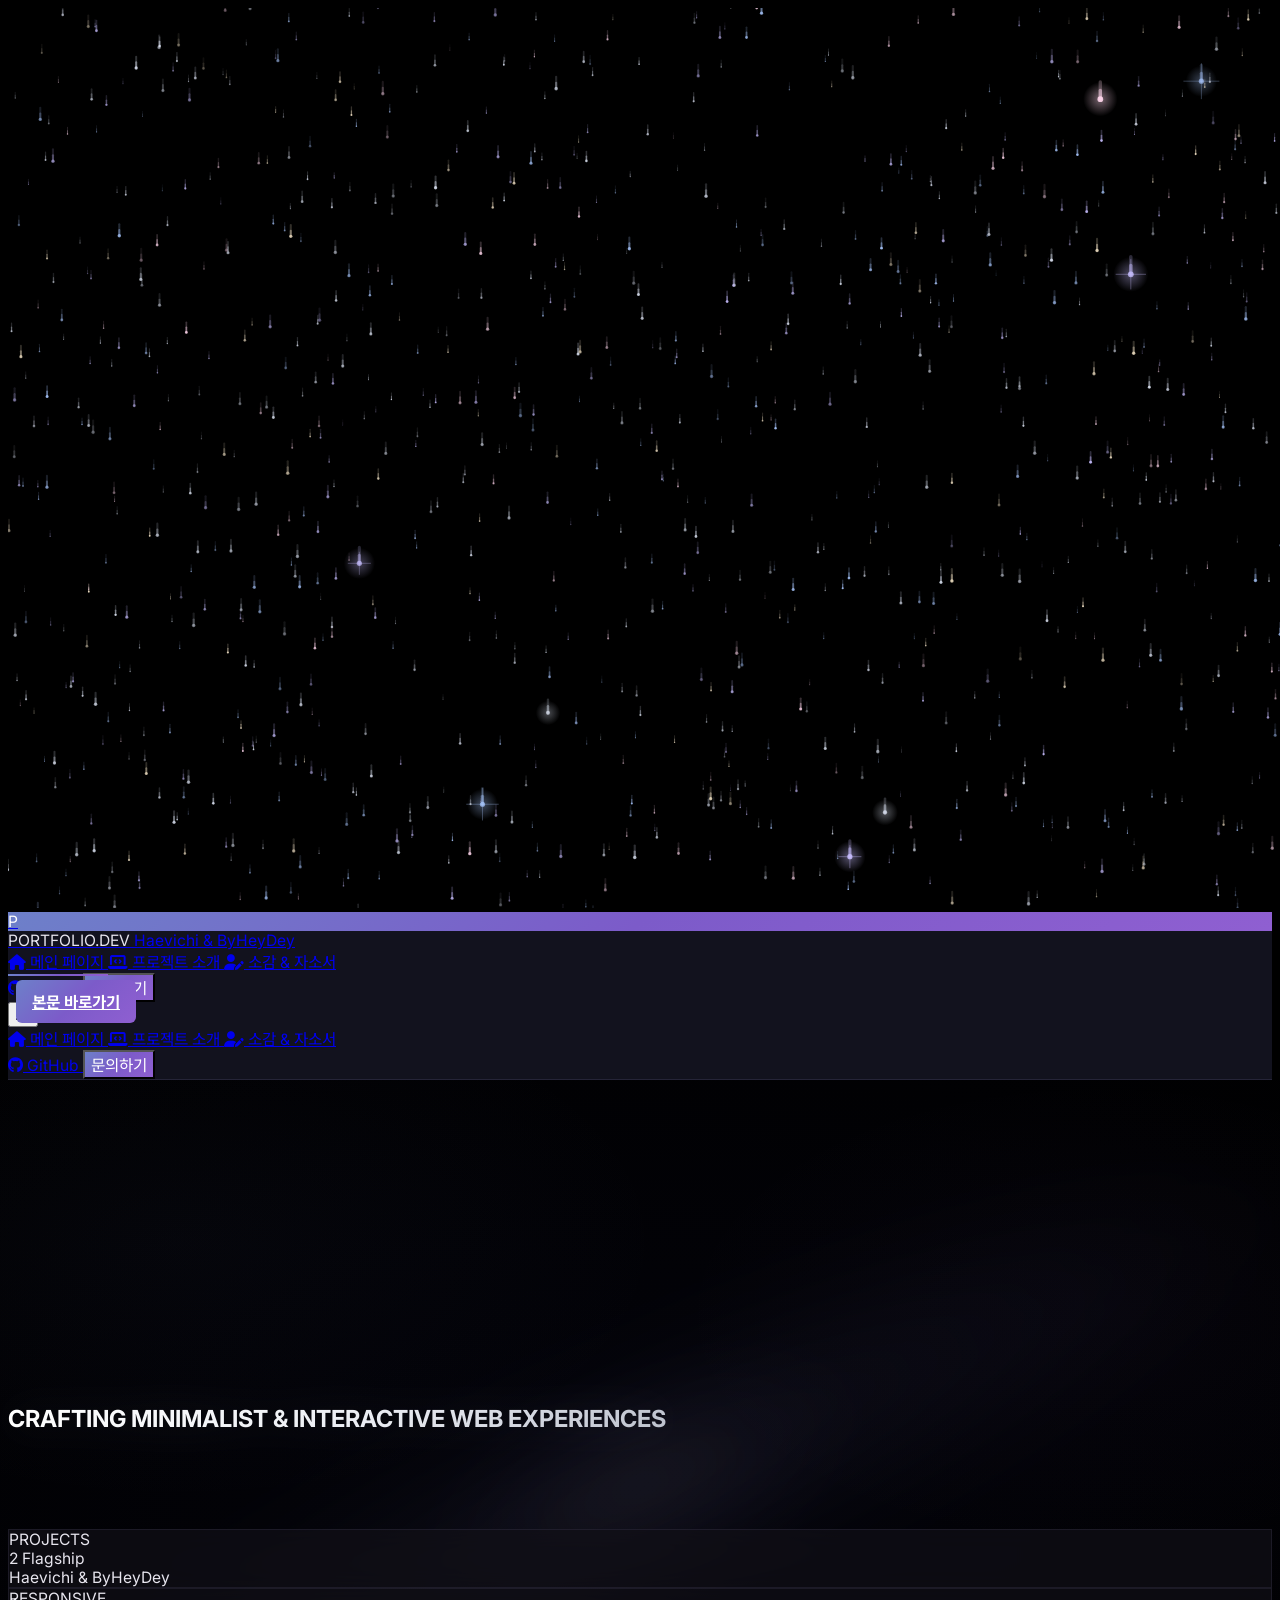
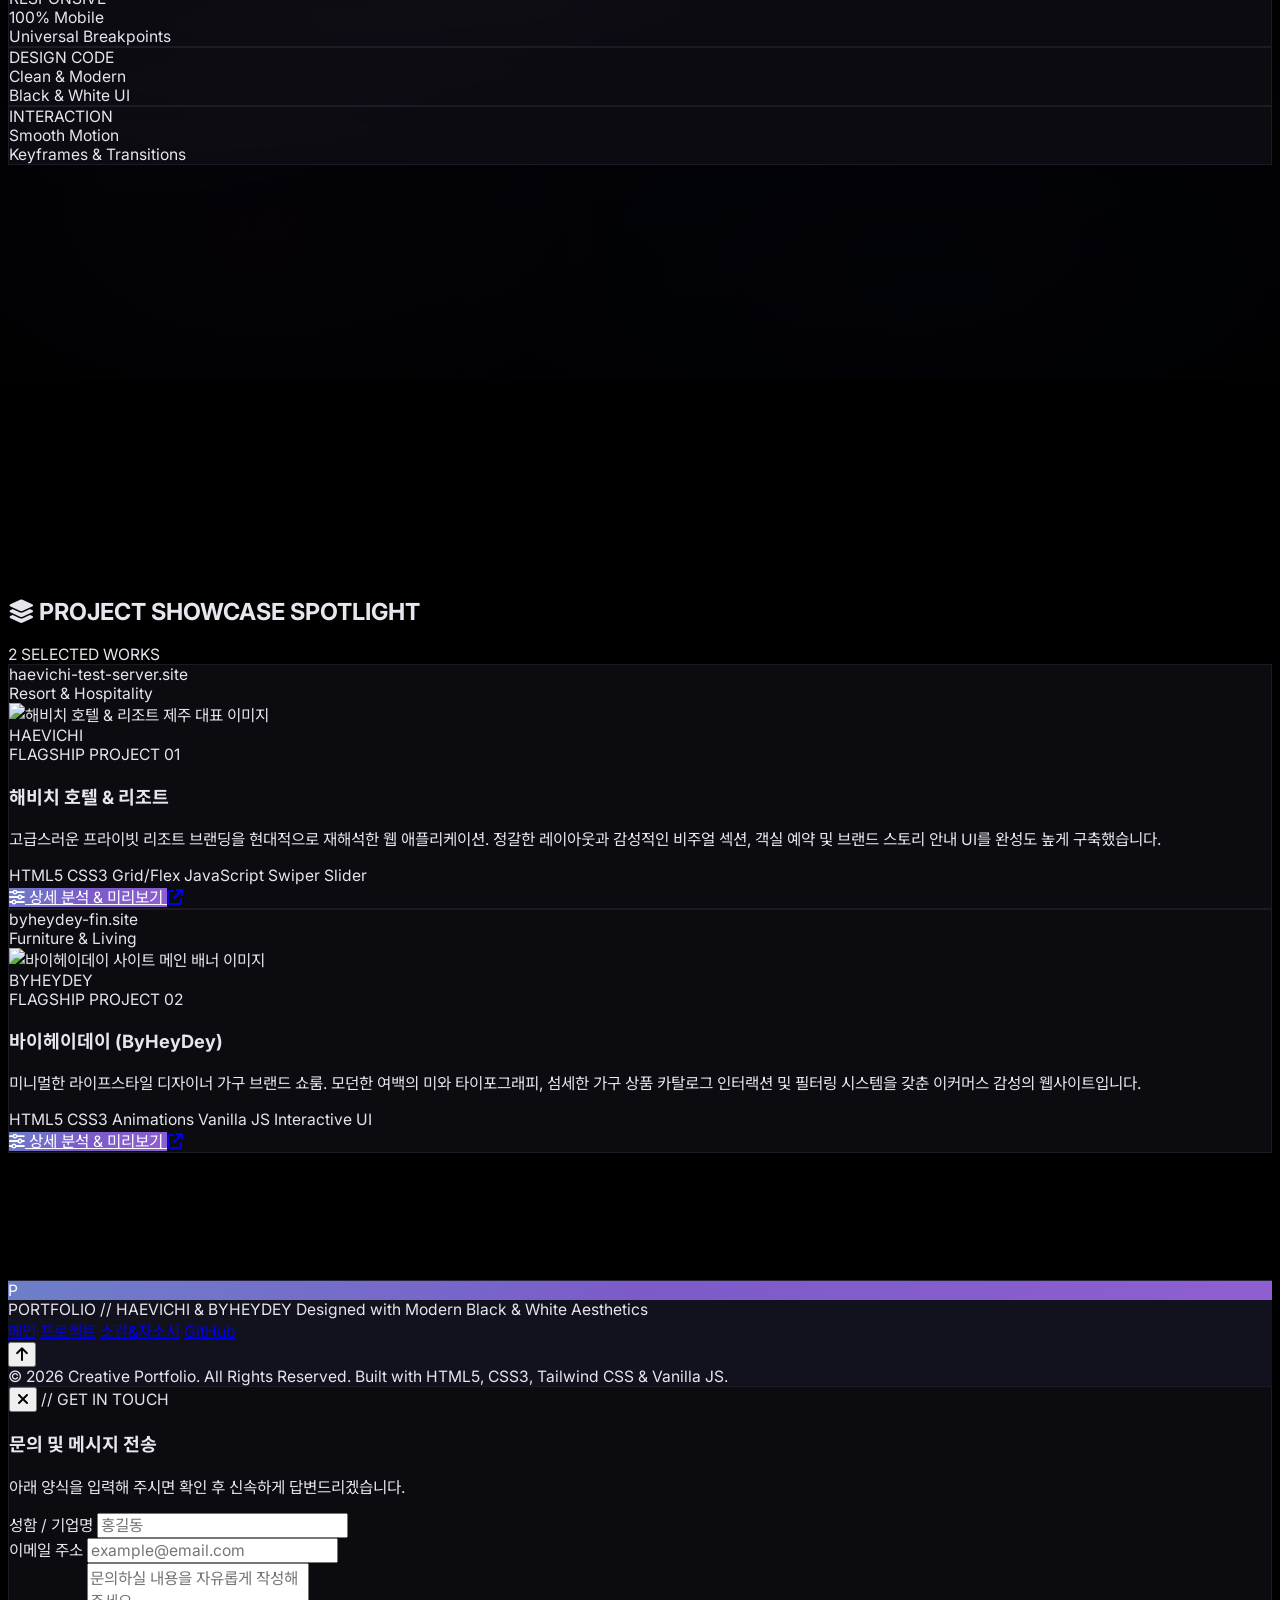
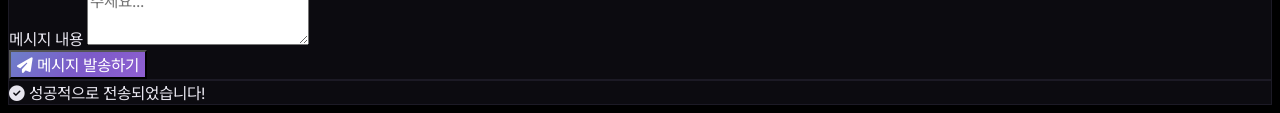
==== index.html @ d5b3cd15 "배경효과 추가" ====
<!DOCTYPE html>

<html class="scroll-smooth" lang="ko">
<head>
<meta charset="utf-8"/>
<meta content="width=device-width, initial-scale=1.0" name="viewport"/>
<title>PORTFOLIO.DEV | 메인 페이지</title>
<!-- Tailwind CSS -->
<script src="https://cdn.tailwindcss.com"></script>
<script>
        tailwind.config = {
            theme: {
                extend: {
                    colors: {
                        dark: '#0a0a0a',
                        cardBg: '#121212',
                        cardHover: '#1a1a1a',
                        borderDark: '#262626',
                        accentWhite: '#ffffff',
                        subtleGray: '#a1a1aa'
                    },
                    fontFamily: {
                        sans: ['Inter', 'Noto Sans KR', 'sans-serif'],
                        mono: ['Fira Code', 'monospace']
                    },
                    keyframes: {
                        pulseGlow: {
                            '0%, 100%': { opacity: '0.4', transform: 'scale(1)' },
                            '50%': { opacity: '0.8', transform: 'scale(1.05)' }
                        },
                        float: {
                            '0%, 100%': { transform: 'translateY(0px)' },
                            '50%': { transform: 'translateY(-8px)' }
                        },
                        scanline: {
                            '0%': { transform: 'translateY(-100%)' },
                            '100%': { transform: 'translateY(1000%)' }
                        }
                    },
                    animation: {
                        'pulse-glow': 'pulseGlow 6s ease-in-out infinite',
                        'float': 'float 4s ease-in-out infinite',
                        'scanline': 'scanline 8s linear infinite'
                    }
                }
            }
        }
    </script>
<!-- Google Fonts -->
<link href="https://fonts.googleapis.com" rel="preconnect"/>
<link crossorigin="" href="https://fonts.gstatic.com" rel="preconnect"/>
<link href="https://fonts.googleapis.com/css2?family=Fira+Code:wght@400;500;600&amp;family=Inter:wght@300;400;500;600;700;800;900&amp;family=Noto+Sans+KR:wght@300;400;500;700;900&amp;display=swap" rel="stylesheet"/>
<!-- FontAwesome Icons -->
<link href="https://cdnjs.cloudflare.com/ajax/libs/font-awesome/6.4.0/css/all.min.css" rel="stylesheet"/>
<link href="./index.css" rel="stylesheet"/>
</head>
<body class="relative min-h-screen selection:bg-white selection:text-black">
<div aria-hidden="true" class="galaxy-bg"></div><canvas aria-hidden="true" class="fixed inset-0 z-0 pointer-events-none" id="stars"></canvas><a class="skip-link" href="#main">본문
        바로가기</a>
<div class="fixed inset-0 grid-bg pointer-events-none z-0"></div>
<div class="fixed top-1/4 left-1/2 -translate-x-1/2 -translate-y-1/2 w-[600px] h-[600px] bg-white/[0.02] rounded-full blur-3xl pointer-events-none animate-pulse-glow z-0">
</div>
<!-- Scroll Progress Bar -->
<div aria-hidden="true" class="fixed top-0 left-0 h-[3px] bg-white z-50 transition-all duration-150" id="scrollProgress" style="width: 0%;"></div>
<header class="fixed top-0 left-0 w-full z-40 glass-nav transition-all duration-300">
<div class="max-w-7xl mx-auto px-4 sm:px-6 lg:px-8 h-20 flex items-center justify-between">
<!-- Brand Logo -->
<a class="flex items-center gap-3 group" href="index.html">
<div class="w-10 h-10 bg-white text-black font-black flex items-center justify-center text-xl rounded-lg group-hover:rotate-6 transition-transform duration-300">
                    P
                </div>
<div>
<span class="font-mono text-sm tracking-wider font-bold block text-white group-hover:text-neutral-300 transition-colors">PORTFOLIO.DEV</span>
<span class="text-[10px] text-neutral-400 block tracking-widest uppercase">Haevichi &amp;
                        ByHeyDey</span>
</div>
</a>
<!-- Desktop Menu Navigation -->
<nav aria-label="주 메뉴" class="hidden md:flex items-center gap-8">
<a aria-current="page" class="nav-link active text-sm font-medium text-neutral-300 hover:text-white transition-colors py-1 flex items-center gap-2" href="index.html" id="nav-main">
<i class="fa-solid fa-house text-xs"></i> 메인 페이지
                </a>
<a class="nav-link text-sm font-medium text-neutral-300 hover:text-white transition-colors py-1 flex items-center gap-2" href="projects.html" id="nav-projects">
<i class="fa-solid fa-laptop-code text-xs"></i> 프로젝트 소개
                </a>
<a class="nav-link text-sm font-medium text-neutral-300 hover:text-white transition-colors py-1 flex items-center gap-2" href="resume.html" id="nav-resume">
<i class="fa-solid fa-user-pen text-xs"></i> 소감 &amp; 자소서
                </a>
</nav>
<!-- Quick Action Button -->
<div class="hidden sm:flex items-center gap-3">
<a class="px-4 py-2 text-xs font-mono border border-neutral-700 hover:border-white rounded-lg text-neutral-300 hover:text-white transition-all flex items-center gap-2" href="https://github.com/mspark0509" rel="noopener noreferrer" target="_blank">
<i class="fa-brands fa-github"></i> GitHub
                </a>
<button class="px-4 py-2 text-xs font-medium bg-white text-black hover:bg-neutral-200 rounded-lg transition-all font-semibold shadow-lg shadow-white/5" onclick="openContactModal()" type="button">
                    문의하기
                </button>
</div>
<!-- Mobile Hamburger Button -->
<button aria-controls="mobileMenu" aria-expanded="false" aria-label="모바일 메뉴 열기" class="md:hidden p-2 text-neutral-300 hover:text-white focus:outline-none" id="mobileMenuBtn" onclick="toggleMobileMenu()" type="button">
<i class="fa-solid fa-bars text-xl" id="menuIcon"></i>
</button>
</div>
<!-- Mobile Menu Dropdown -->
<div class="hidden md:hidden border-b border-neutral-800 bg-black/95 px-6 py-6 space-y-4" id="mobileMenu">
<a class="block w-full text-left py-2 text-base font-medium text-neutral-200 hover:text-white border-b border-neutral-800/50" href="index.html">
<i class="fa-solid fa-house mr-3 text-xs text-neutral-400"></i> 메인 페이지
            </a>
<a class="block w-full text-left py-2 text-base font-medium text-neutral-200 hover:text-white border-b border-neutral-800/50" href="projects.html">
<i class="fa-solid fa-laptop-code mr-3 text-xs text-neutral-400"></i> 프로젝트 소개
            </a>
<a class="block w-full text-left py-2 text-base font-medium text-neutral-200 hover:text-white border-b border-neutral-800/50" href="resume.html">
<i class="fa-solid fa-user-pen mr-3 text-xs text-neutral-400"></i> 소감 &amp; 자소서
            </a>
<div class="pt-2 flex gap-3">
<a class="flex-1 text-center py-2 text-xs font-mono border border-neutral-700 rounded-lg text-neutral-300" href="https://github.com/mspark0509" rel="noopener noreferrer" target="_blank">
<i class="fa-brands fa-github mr-1"></i> GitHub
                </a>
<button class="flex-1 text-center py-2 text-xs font-semibold bg-white text-black rounded-lg" onclick="openContactModal(); toggleMobileMenu()" type="button">
                    문의하기
                </button>
</div>
</div>
</header>
<!-- Main Dynamic Content Wrapper -->
<main class="relative z-10 max-w-7xl mx-auto px-4 sm:px-6 lg:px-8" id="main">
<!-- ========================================================================= -->
<!-- ========================================================================= -->
<section aria-labelledby="heading-1" class="tab-content transition-opacity duration-500" id="page-main">
<!-- Hero Section -->
<div class="page-section items-center text-center" id="section-main">
<div class="inline-flex items-center gap-2 px-3.5 py-1.5 rounded-full border border-neutral-800 bg-neutral-900/80 text-xs font-mono text-neutral-300 mb-8 animate-float">
<span class="w-2 h-2 rounded-full bg-emerald-400 animate-pulse"></span>
                    FRONTEND DEVELOPER PORTFOLIO 2026
                </div>
<h1 class="text-4xl sm:text-6xl lg:text-7xl font-extrabold tracking-tight max-w-5xl text-gradient leading-[1.15] mb-6" id="heading-1">
                    CRAFTING MINIMALIST &amp; INTERACTIVE WEB EXPERIENCES
                </h1>
<p class="text-base sm:text-lg text-neutral-400 max-w-2xl font-light leading-relaxed mb-10">
                    웹의 디테일을 살리는 프론트엔드 개발자입니다. 리조트 브랜드 <span class="text-white font-medium underline underline-offset-4 decoration-neutral-600">해비치(Haevichi)</span>와
                    디자인 가구 브랜드 <span class="text-white font-medium underline underline-offset-4 decoration-neutral-600">바이헤이데이(ByHeyDey)</span>의
                    인터랙티브 웹사이트 프로젝트를 확인해보세요.
                </p>
<div class="flex flex-wrap items-center justify-center gap-4">
<a class="btn-glow px-7 py-3.5 rounded-xl bg-white text-black font-semibold text-sm hover:bg-neutral-200 transition-all flex items-center gap-2 shadow-xl shadow-white/10 group" href="projects.html">
<span>프로젝트 상세보기</span>
<i class="fa-solid fa-arrow-right text-xs group-hover:translate-x-1 transition-transform"></i>
</a>
<a class="btn-glow px-7 py-3.5 rounded-xl bg-neutral-900 border border-neutral-800 text-white hover:border-neutral-600 text-sm font-medium transition-all flex items-center gap-2" href="resume.html">
<i class="fa-regular fa-file-lines text-xs"></i>
<span>소감 및 자소서 읽기</span>
</a>
</div>
<!-- Live Metrics Bar -->
<div class="grid grid-cols-2 md:grid-cols-4 gap-4 w-full max-w-4xl mt-16 text-left">
<div class="metric-glow glass-panel p-5 rounded-xl border border-neutral-800/80">
<div class="text-xs font-mono text-neutral-500 mb-1">PROJECTS</div>
<div class="text-2xl font-bold text-white">2 Flagship</div>
<div class="text-[11px] text-neutral-400 mt-1">Haevichi &amp; ByHeyDey</div>
</div>
<div class="metric-glow glass-panel p-5 rounded-xl border border-neutral-800/80">
<div class="text-xs font-mono text-neutral-500 mb-1">RESPONSIVE</div>
<div class="text-2xl font-bold text-white">100% Mobile</div>
<div class="text-[11px] text-neutral-400 mt-1">Universal Breakpoints</div>
</div>
<div class="metric-glow glass-panel p-5 rounded-xl border border-neutral-800/80">
<div class="text-xs font-mono text-neutral-500 mb-1">DESIGN CODE</div>
<div class="text-2xl font-bold text-white">Clean &amp; Modern</div>
<div class="text-[11px] text-neutral-400 mt-1">Black &amp; White UI</div>
</div>
<div class="metric-glow glass-panel p-5 rounded-xl border border-neutral-800/80">
<div class="text-xs font-mono text-neutral-500 mb-1">INTERACTION</div>
<div class="text-2xl font-bold text-white">Smooth Motion</div>
<div class="text-[11px] text-neutral-400 mt-1">Keyframes &amp; Transitions</div>
</div>
</div>
</div>
<!-- Spotlight Showcase Cards -->
<div class="page-section space-y-12" id="section-showcase">
<div class="flex items-center justify-between border-b border-neutral-800 pb-4">
<h2 class="text-2xl font-bold tracking-tight text-white flex items-center gap-3">
<i class="fa-solid fa-layer-group text-sm text-neutral-400"></i>
                        PROJECT SHOWCASE SPOTLIGHT
                    </h2>
<span class="text-xs font-mono text-neutral-500">2 SELECTED WORKS</span>
</div>
<div class="grid grid-cols-1 lg:grid-cols-2 gap-8">
<!-- Showcase Card 1: Haevichi -->
<div class="glass-panel rounded-2xl overflow-hidden hover-glow group flex flex-col justify-between">
<div>
<!-- Mockup Header Bar -->
<div class="bg-neutral-900 border-b border-neutral-800 p-4 flex items-center justify-between">
<div class="flex items-center gap-2">
<span class="w-3 h-3 rounded-full bg-neutral-700"></span>
<span class="w-3 h-3 rounded-full bg-neutral-700"></span>
<span class="w-3 h-3 rounded-full bg-neutral-700"></span>
<span class="ml-2 font-mono text-xs text-neutral-400">haevichi-test-server.site</span>
</div>
<span class="text-[10px] font-mono px-2 py-0.5 rounded bg-neutral-800 text-neutral-300">Resort
                                    &amp; Hospitality</span>
</div>
<!-- Image Container / Visual Teaser -->
<div class="relative h-64 bg-neutral-950 overflow-hidden group">
<div class="absolute inset-0 bg-gradient-to-t from-neutral-950 via-transparent to-transparent z-10 opacity-80">
</div>
<img alt="해비치 호텔 &amp; 리조트 제주 대표 이미지" class="absolute inset-0 w-full h-full object-cover group-hover:scale-105 transition-transform duration-700" decoding="async" loading="lazy" onerror="this.classList.add('hidden'); this.nextElementSibling.classList.remove('hidden')" src="https://mspark0509.github.io/haevichi-test-server/images/Hero/hero1.png"/>
<div class="hidden absolute inset-0">
<div class="w-full h-full flex items-center justify-center p-8 text-center">
<div class="text-4xl font-extrabold tracking-widest text-white">HAEVICHI</div>
</div>
</div>
<div class="absolute bottom-4 left-6 z-20">
<span class="text-xs font-mono text-neutral-400 block mb-1">FLAGSHIP PROJECT
                                        01</span>
<h3 class="text-2xl font-bold text-white">해비치 호텔 &amp; 리조트</h3>
</div>
</div>
<!-- Description & Tags -->
<div class="p-6">
<p class="text-sm text-neutral-400 leading-relaxed mb-6">
                                    고급스러운 프라이빗 리조트 브랜딩을 현대적으로 재해석한 웹 애플리케이션. 정갈한 레이아웃과 감성적인 비주얼 섹션, 객실 예약 및 브랜드 스토리 안내
                                    UI를 완성도 높게 구축했습니다.
                                </p>
<div class="flex flex-wrap gap-2 mb-6">
<span class="text-xs font-mono px-2.5 py-1 rounded-md bg-neutral-900 border border-neutral-800 text-neutral-300">HTML5</span>
<span class="text-xs font-mono px-2.5 py-1 rounded-md bg-neutral-900 border border-neutral-800 text-neutral-300">CSS3
                                        Grid/Flex</span>
<span class="text-xs font-mono px-2.5 py-1 rounded-md bg-neutral-900 border border-neutral-800 text-neutral-300">JavaScript</span>
<span class="text-xs font-mono px-2.5 py-1 rounded-md bg-neutral-900 border border-neutral-800 text-neutral-300">Swiper
                                        Slider</span>
</div>
</div>
</div>
<!-- Card Actions Footer -->
<div class="p-6 pt-0 flex items-center gap-3">
<a class="btn-glow-sm flex-1 py-3 rounded-lg bg-white text-black font-semibold text-xs text-center hover:bg-neutral-200 transition-colors flex items-center justify-center gap-2" href="projects.html#haevichi">
<i class="fa-solid fa-sliders text-xs"></i> 상세 분석 &amp; 미리보기
                            </a>
<a class="btn-glow-sm p-3 rounded-lg border border-neutral-800 text-neutral-300 hover:text-white hover:border-neutral-600 transition-colors" href="https://mspark0509.github.io/haevichi-test-server/" rel="noopener noreferrer" target="_blank" title="외부 사이트 열기">
<i class="fa-solid fa-arrow-up-right-from-square"></i>
</a>
</div>
</div>
<!-- Showcase Card 2: ByHeyDey -->
<div class="glass-panel rounded-2xl overflow-hidden hover-glow group flex flex-col justify-between">
<div>
<!-- Mockup Header Bar -->
<div class="bg-neutral-900 border-b border-neutral-800 p-4 flex items-center justify-between">
<div class="flex items-center gap-2">
<span class="w-3 h-3 rounded-full bg-neutral-700"></span>
<span class="w-3 h-3 rounded-full bg-neutral-700"></span>
<span class="w-3 h-3 rounded-full bg-neutral-700"></span>
<span class="ml-2 font-mono text-xs text-neutral-400">byheydey-fin.site</span>
</div>
<span class="text-[10px] font-mono px-2 py-0.5 rounded bg-neutral-800 text-neutral-300">Furniture
                                    &amp; Living</span>
</div>
<!-- Image Container / Visual Teaser -->
<div class="relative h-64 bg-neutral-950 overflow-hidden group">
<div class="absolute inset-0 bg-gradient-to-t from-neutral-950 via-transparent to-transparent z-10 opacity-80">
</div>
<img alt="바이헤이데이 사이트 메인 배너 이미지" class="absolute inset-0 w-full h-full object-cover group-hover:scale-105 transition-transform duration-700" decoding="async" loading="lazy" onerror="this.classList.add('hidden'); this.nextElementSibling.classList.remove('hidden')" src="https://wjdqhal.github.io/byheydey-fin/images/header/header-main-slider2.png"/>
<div class="hidden absolute inset-0">
<div class="w-full h-full flex items-center justify-center p-8 text-center">
<div class="text-4xl font-black tracking-tighter text-white">BYHEYDEY</div>
</div>
</div>
<div class="absolute bottom-4 left-6 z-20">
<span class="text-xs font-mono text-neutral-400 block mb-1">FLAGSHIP PROJECT
                                        02</span>
<h3 class="text-2xl font-bold text-white">바이헤이데이 (ByHeyDey)</h3>
</div>
</div>
<!-- Description & Tags -->
<div class="p-6">
<p class="text-sm text-neutral-400 leading-relaxed mb-6">
                                    미니멀한 라이프스타일 디자이너 가구 브랜드 쇼룸. 모던한 여백의 미와 타이포그래피, 섬세한 가구 상품 카탈로그 인터랙션 및 필터링 시스템을 갖춘
                                    이커머스 감성의 웹사이트입니다.
                                </p>
<div class="flex flex-wrap gap-2 mb-6">
<span class="text-xs font-mono px-2.5 py-1 rounded-md bg-neutral-900 border border-neutral-800 text-neutral-300">HTML5</span>
<span class="text-xs font-mono px-2.5 py-1 rounded-md bg-neutral-900 border border-neutral-800 text-neutral-300">CSS3
                                        Animations</span>
<span class="text-xs font-mono px-2.5 py-1 rounded-md bg-neutral-900 border border-neutral-800 text-neutral-300">Vanilla
                                        JS</span>
<span class="text-xs font-mono px-2.5 py-1 rounded-md bg-neutral-900 border border-neutral-800 text-neutral-300">Interactive
                                        UI</span>
</div>
</div>
</div>
<!-- Card Actions Footer -->
<div class="p-6 pt-0 flex items-center gap-3">
<a class="btn-glow-sm flex-1 py-3 rounded-lg bg-white text-black font-semibold text-xs text-center hover:bg-neutral-200 transition-colors flex items-center justify-center gap-2" href="projects.html#byheydey">
<i class="fa-solid fa-sliders text-xs"></i> 상세 분석 &amp; 미리보기
                            </a>
<a class="btn-glow-sm p-3 rounded-lg border border-neutral-800 text-neutral-300 hover:text-white hover:border-neutral-600 transition-colors" href="https://wjdqhal.github.io/byheydey-fin/" rel="noopener noreferrer" target="_blank" title="외부 사이트 열기">
<i class="fa-solid fa-arrow-up-right-from-square"></i>
</a>
</div>
</div>
</div>
</div>
</section>
<!-- ========================================================================= -->
<!-- ========================================================================= -->
<!-- ========================================================================= -->
<!-- ========================================================================= -->
</main>
<footer class="site-footer relative z-10 border-t text-neutral-400 py-12">
<div class="max-w-7xl mx-auto px-4 sm:px-6 lg:px-8 flex flex-col md:flex-row items-center justify-between gap-6">
<div class="flex items-center gap-3">
<div class="w-8 h-8 bg-white text-black font-bold flex items-center justify-center text-base rounded">
                    P
                </div>
<div>
<span class="font-mono text-xs text-white block">PORTFOLIO // HAEVICHI &amp; BYHEYDEY</span>
<span class="text-[11px] text-neutral-500">Designed with Modern Black &amp; White Aesthetics</span>
</div>
</div>
<!-- Quick Footer Navigation -->
<div class="flex items-center gap-6 text-xs font-mono text-neutral-400">
<a class="hover:text-white transition-colors" href="index.html">메인</a>
<a class="hover:text-white transition-colors" href="projects.html">프로젝트</a>
<a class="hover:text-white transition-colors" href="resume.html">소감&amp;자소서</a>
<a class="hover:text-white transition-colors" href="https://github.com/mspark0509" rel="noopener noreferrer" target="_blank">GitHub</a>
</div>
<!-- Back to top button -->
<button aria-label="맨 위로 이동" class="w-10 h-10 rounded-lg border border-neutral-800 bg-neutral-900 hover:border-neutral-600 text-neutral-300 hover:text-white flex items-center justify-center transition-all" onclick="scrollToTop()" title="맨 위로 가기" type="button">
<i class="fa-solid fa-arrow-up text-xs"></i>
</button>
</div>
<div class="max-w-7xl mx-auto px-4 sm:px-6 lg:px-8 mt-8 pt-6 border-t border-neutral-900 text-center md:text-left text-[11px] text-neutral-600">
            © 2026 Creative Portfolio. All Rights Reserved. Built with HTML5, CSS3, Tailwind CSS &amp; Vanilla JS.
        </div>
</footer>
<div aria-hidden="true" aria-labelledby="contact-title" aria-modal="true" class="fixed inset-0 z-50 flex items-center justify-center p-4 bg-black/80 backdrop-blur-sm opacity-0 pointer-events-none transition-opacity duration-300" id="contactModal" role="dialog">
<div class="glass-panel w-full max-w-lg rounded-2xl border border-neutral-700 p-8 relative shadow-2xl bg-neutral-950">
<button aria-label="문의 창 닫기" class="absolute top-6 right-6 text-neutral-400 hover:text-white text-lg" onclick="closeContactModal()" type="button">
<i class="fa-solid fa-xmark"></i>
</button>
<span class="text-xs font-mono text-neutral-500 block mb-1">// GET IN TOUCH</span>
<h3 class="text-2xl font-bold text-white mb-2" id="contact-title">문의 및 메시지 전송</h3>
<p class="text-xs text-neutral-400 mb-6">아래 양식을 입력해 주시면 확인 후 신속하게 답변드리겠습니다.</p>
<form class="space-y-4" onsubmit="handleContactSubmit(event)">
<div>
<label class="block text-xs font-mono text-neutral-300 mb-1" for="contact-name">성함 / 기업명</label>
<input autocomplete="name" class="w-full px-4 py-2.5 rounded-lg bg-neutral-900 border border-neutral-800 text-white text-sm focus:outline-none focus:border-white transition-colors" id="contact-name" name="name" placeholder="홍길동" required="" type="text"/>
</div>
<div>
<label class="block text-xs font-mono text-neutral-300 mb-1" for="contact-email">이메일 주소</label>
<input autocomplete="email" class="w-full px-4 py-2.5 rounded-lg bg-neutral-900 border border-neutral-800 text-white text-sm focus:outline-none focus:border-white transition-colors" id="contact-email" name="email" placeholder="example@email.com" required="" type="email"/>
</div>
<div>
<label class="block text-xs font-mono text-neutral-300 mb-1" for="contact-message">메시지 내용</label>
<textarea class="w-full px-4 py-2.5 rounded-lg bg-neutral-900 border border-neutral-800 text-white text-sm focus:outline-none focus:border-white transition-colors resize-none" id="contact-message" name="message" placeholder="문의하실 내용을 자유롭게 작성해주세요..." required="" rows="4"></textarea>
</div>
<button class="w-full py-3.5 bg-white text-black font-bold text-xs rounded-lg hover:bg-neutral-200 transition-colors flex items-center justify-center gap-2" type="submit">
<i class="fa-solid fa-paper-plane text-xs"></i> 메시지 발송하기
                </button>
</form>
</div>
</div>
<!-- Toast Notification Widget -->
<div class="fixed bottom-6 right-6 z-50 glass-panel px-5 py-3 rounded-xl border border-neutral-700 text-xs text-white flex items-center gap-3 opacity-0 translate-y-4 pointer-events-none shadow-xl" id="toast">
<i class="fa-solid fa-circle-check text-emerald-400 text-sm"></i>
<span id="toastMessage">성공적으로 전송되었습니다!</span>
</div>
<script defer src="./stars.js"></script>
<script defer="True" src="./index.js"></script>
</body>
</html>
---- index.css ----
:root {
    --accent-1: #6d80c9;
    --accent-2: #7c5bc9;
    --accent-3: #8f5fd1;
    --accent-grad: linear-gradient(135deg, #6d80c9 0%, #7c5bc9 50%, #8f5fd1 100%);
    --accent-text: #e7e5ee;

    /* 헤더 / 푸터 배경색 */
    --bar-bg: #12121E;

    /* 메인 타이틀: 화이트 → 실버 그라데이션 */
    --silver-grad: linear-gradient(135deg, #ffffff 0%, #eceef4 28%, #b4b9c6 58%, #f4f5f9 82%, #ffffff 100%);
}

body {
    background-color: #000000;
    color: var(--accent-text);
    font-family: 'Inter', 'Noto Sans KR', sans-serif;
    overflow-x: hidden;
}

/* Custom Scrollbar */
::-webkit-scrollbar {
    width: 8px;
}
::-webkit-scrollbar-track {
    background: #000000;
}
::-webkit-scrollbar-thumb {
    background: #33304a;
    border-radius: 4px;
}
::-webkit-scrollbar-thumb:hover {
    background: #4a4468;
}

/* ===== 우주 은하 배경 ===== */
.galaxy-bg {
    position: fixed;
    inset: 0;
    z-index: 0;
    overflow: hidden;
    pointer-events: none;
    background:
        radial-gradient(ellipse 55% 42% at 14% 18%, rgba(109, 128, 201, .035), transparent 70%),
        radial-gradient(ellipse 48% 38% at 86% 26%, rgba(143, 95, 209, .03), transparent 70%),
        radial-gradient(ellipse 60% 45% at 72% 88%, rgba(58, 96, 196, .025), transparent 70%),
        radial-gradient(ellipse 42% 34% at 20% 84%, rgba(176, 92, 196, .02), transparent 70%),
        radial-gradient(ellipse 90% 70% at 50% 45%, #03030a 0%, #000000 100%);
}
/* 은하수 띠 (별 배치의 밀집 영역과 같은 각도/위치: 중심 50% 45%, -24deg) */
.galaxy-bg::before {
    content: '';
    position: absolute;
    left: -25%;
    top: 26%;
    width: 150%;
    height: 38%;
    background: radial-gradient(ellipse 50% 50% at 50% 50%, rgba(205, 196, 255, .055), rgba(150, 165, 255, .028) 45%, transparent 75%);
    filter: blur(42px);
    transform: rotate(-24deg);
    animation: galaxyDrift 90s ease-in-out infinite alternate;
}
/* 은하 중심부의 은은한 빛 */
.galaxy-bg::after {
    content: '';
    position: absolute;
    left: 50%;
    top: 45%;
    width: 38vmax;
    height: 16vmax;
    margin: -8vmax 0 0 -19vmax;
    background: radial-gradient(ellipse at center, rgba(235, 225, 255, .05), rgba(160, 140, 235, .025) 40%, transparent 70%);
    filter: blur(28px);
    transform: rotate(-24deg);
}
@keyframes galaxyDrift {
    from { transform: rotate(-24deg) translate3d(-2%, 0, 0); opacity: .9; }
    to   { transform: rotate(-24deg) translate3d(2%, 0, 0);  opacity: 1; }
}

/* Ambient Grid (우주 배경과 어울리도록 가장자리로 갈수록 옅어지게) */
.grid-bg {
    background-image: linear-gradient(to right, rgba(139, 128, 189, 0.018) 1px, transparent 1px),
                      linear-gradient(to bottom, rgba(139, 128, 189, 0.018) 1px, transparent 1px);
    background-size: 40px 40px;
    -webkit-mask-image: radial-gradient(ellipse at 50% 40%, #000 0%, transparent 78%);
    mask-image: radial-gradient(ellipse at 50% 40%, #000 0%, transparent 78%);
}

.glass-panel {
    background: rgba(18, 17, 24, 0.7);
    backdrop-filter: blur(12px);
    -webkit-backdrop-filter: blur(12px);
    border: 1px solid rgba(139, 128, 189, 0.12);
}

/* 헤더 */
.glass-nav {
    background: var(--bar-bg);
    border-bottom: 1px solid rgba(139, 128, 189, 0.16);
}
/* 모바일 메뉴 드롭다운도 헤더와 같은 색으로 */
#mobileMenu {
    background-color: var(--bar-bg);
}

/* 푸터 */
.site-footer {
    background-color: var(--bar-bg);
    border-top: 1px solid rgba(139, 128, 189, 0.16);
}

/* ===== 페이지 섹션: 한 화면 = 한 섹션 (100vh) =====
   - 위쪽 여백(6rem)은 고정 헤더(5rem) 아래에서 내용이 시작되도록 확보한 공간입니다.
   - min-height 이므로, 내용이 정말 넘칠 때(모바일 등)는 잘리지 않고 늘어납니다. */
.page-section {
    box-sizing: border-box;
    min-height: 100vh;
    min-height: 100dvh;
    padding-top: 6rem;
    padding-bottom: 1.5rem;
    display: flex;
    flex-direction: column;
    justify-content: center;
}

/* 데스크톱(가로 1024px 이상): 한 화면에 한 섹션만 보이도록
   1) 화면 높이가 --fit-ref(px)보다 낮으면 페이지 전체(rem 기준)를 비례 축소
   2) 섹션 단위 스크롤 스냅 (휠/터치로 한 섹션씩 이동) */
@media (min-width: 1024px) and (min-height: 560px) {
    html {
        --fit-ref: 920;
        font-size: clamp(11px, calc(100vh * 16 / var(--fit-ref)), 16px);
        scroll-snap-type: y mandatory;
    }
    /* .project-detail-spacer(프로젝트 상세의 주요기능·이슈 블록)도 정지 지점으로 등록해
       두번째 섹션(개요)에서 스크롤을 이어갈 때 중간 단계 없이 푸터로 바로 건너뛰며
       내용과 겹쳐 보이던 현상을 방지 */
    .page-section,
    .project-detail-spacer {
        scroll-snap-align: start;
        scroll-snap-stop: always;
    }
    .site-footer {
        scroll-snap-align: end;
    }
}

/* 프로젝트 미리보기 섹션은 제목/탭/프레임이 꽉 차므로 헤더와 간격을 조금 더 확보 */
#section-preview {
    padding-top: 6.5rem;
}

/* 소감 섹션: 한글이 단어 중간에서 끊기지 않도록 */
#section-reflections p {
    word-break: keep-all;
    overflow-wrap: break-word;
}

/* Glow effect on hover */
.hover-glow {
    transition: all 0.3s cubic-bezier(0.16, 1, 0.3, 1);
}
.hover-glow:hover {
    box-shadow: 0 0 22px rgba(139, 116, 189, 0.18);
    border-color: rgba(139, 116, 189, 0.4);
    transform: translateY(-2px);
}

/* Text gradient effect (메인 타이틀: 화이트 + 실버) */
.text-gradient {
    background: var(--silver-grad);
    -webkit-background-clip: text;
    background-clip: text;
    -webkit-text-fill-color: transparent;
    color: transparent;
    filter: drop-shadow(0 0 22px rgba(215, 220, 240, .12));
}

/* Screen mockup frame transition */
.mockup-viewport {
    transition: width 0.8s cubic-bezier(0.16, 1, 0.3, 1), height 0.8s cubic-bezier(0.16, 1, 0.3, 1);
}

/* Active Navigation indicator underline */
.nav-link {
    position: relative;
}
.nav-link::after {
    content: '';
    position: absolute;
    bottom: -4px;
    left: 0;
    width: 0%;
    height: 2px;
    background: var(--accent-grad);
    transition: width 0.3s ease;
}
.nav-link.active::after {
    width: 100%;
}

/* 화면(페이지/탭/프로젝트 상세) 전환 시 부드럽게 나타나는 효과 — 총 2초 */
@keyframes screenFadeIn {
    from { opacity: 0; transform: translateY(10px); }
    to   { opacity: 1; transform: translateY(0); }
}
.tab-content:not(.hidden),
#detail-haevichi:not(.hidden),
#detail-byheydey:not(.hidden) {
    animation: screenFadeIn 2s cubic-bezier(0.16, 1, 0.3, 1);
}
@media (prefers-reduced-motion: reduce) {
    .tab-content:not(.hidden),
    #detail-haevichi:not(.hidden),
    #detail-byheydey:not(.hidden) {
        animation: none;
    }
}

/* Custom Toast notification */
#toast {
    transition: opacity 0.3s ease, transform 0.3s ease;
}

/* Web standards / accessibility helpers */
.skip-link {
    position: fixed;
    top: -100px;
    left: 16px;
    z-index: 9999;
    padding: 10px 16px;
    background: var(--accent-grad);
    color: #fff;
    border-radius: 6px;
    font-weight: 700;
}
.skip-link:focus { top: 16px; }
:focus-visible {
    outline: 2px solid var(--accent-2);
    outline-offset: 3px;
}
button, a, input, textarea {
    font: inherit;
}
button {
    cursor: pointer;
}
@media (prefers-reduced-motion: reduce) {
    *, *::before, *::after {
        scroll-behavior: auto !important;
        animation-duration: 0.01ms !important;
        animation-iteration-count: 1 !important;
        transition-duration: 0.01ms !important;
    }
}

/* ===== 화이트 계열을 모던한 블루-퍼플 톤으로 재구성 ===== */
::selection {
    background: var(--accent-2);
    color: #fff;
}

.text-white {
    color: var(--accent-text) !important;
}
.bg-white {
    background: var(--accent-grad) !important;
    color: #ffffff !important;
}
.border-white {
    border-color: var(--accent-2) !important;
}
.hover\:text-white:hover {
    color: #f0eef6 !important;
}
.hover\:bg-white:hover {
    background: var(--accent-grad) !important;
    color: #ffffff !important;
}
.hover\:border-white:hover {
    border-color: var(--accent-1) !important;
}
.focus\:border-white:focus {
    border-color: var(--accent-1) !important;
}
.selection\:bg-white ::selection,
.selection\:text-black ::selection {
    background: var(--accent-2);
    color: #fff;
}
.shadow-white\/5,
.shadow-white\/10 {
    --tw-shadow-color: rgba(139, 116, 189, .28) !important;
}
.animate-pulse-glow {
    background: radial-gradient(circle, rgba(109, 128, 201, .03), rgba(139, 116, 189, .02) 55%, transparent 78%) !important;
}

/* 연결된 시연 사이트(iframe) 배경은 그라데이션 대신 흰색으로 고정 */
#project-iframe.bg-white {
    background: #ffffff !important;
    color: initial !important;
}

/* 메인 버튼 호버 시 라이트 글로우 + 살짝 확대 */
.btn-glow {
    transition: all 0.3s cubic-bezier(0.16, 1, 0.3, 1);
}
.btn-glow:hover {
    transform: scale(1.045);
    box-shadow: 0 0 24px rgba(139, 91, 201, 0.5);
}

/* Live Metrics Bar 호버 시 하얀빛 드롭쉐도우 (약하게) */
.metric-glow {
    transition: all 0.3s cubic-bezier(0.16, 1, 0.3, 1);
}
.metric-glow:hover {
    box-shadow: 0 0 12px rgba(255, 255, 255, 0.18);
    border-color: rgba(255, 255, 255, 0.16);
    transform: translateY(-2px);
}

/* FLAGSHIP PROJECT 카드 버튼 호버 시 은은한 효과 */
.btn-glow-sm {
    transition: transform 0.3s cubic-bezier(0.16, 1, 0.3, 1), box-shadow 0.3s cubic-bezier(0.16, 1, 0.3, 1) !important;
}
.btn-glow-sm:hover {
    transform: scale(1.05) !important;
    box-shadow: 0 0 16px rgba(255, 255, 255, 0.45) !important;
}


/* =========================================================
   Portfolio spacing / sizing refinements
   ========================================================= */

/* 프로젝트 소개와 자기소개 메인 타이틀 크기 통일 */
#heading-2,
#heading-3 {
    font-size: clamp(1.5rem, 2.4vw, 1.875rem);
    line-height: 1.25;
}

/* 프로젝트 소개 첫 섹션: 타이틀과 미리보기 사이 여유 */
#section-preview {
    padding-top: 7rem;
}

#section-preview > .flex:first-child {
    margin-bottom: 2.5rem;
}

/* 실시간 미리보기 화면을 화면 안에서 더 크게 */
#section-preview .mockup-viewport {
    min-height: 0;
}

#section-preview .mockup-viewport > div {
    min-height: 0;
}

/* 프로젝트 상세: 개요 + 기능을 하나의 섹션 흐름으로 연결 */
#detail-haevichi .page-section,
#detail-byheydey .page-section {
    min-height: auto;
    padding-bottom: 2rem;
}

.project-detail-spacer {
    box-sizing: border-box;
    padding: 3.5rem 0 4rem;
}

.project-detail-spacer .grid {
    gap: 2rem;
}

/* 프로젝트 상세 카드 사이가 답답하지 않도록 */
#detail-haevichi,
#detail-byheydey {
    padding-bottom: 2rem;
}

/* 모바일에서도 제목/미리보기 간격을 유지하되 과도하게 커지지 않게 */
@media (max-width: 767px) {
    #section-preview {
        padding-top: 6rem;
    }

    #section-preview > .flex:first-child {
        margin-bottom: 2rem;
    }

    .project-detail-spacer {
        padding: 2.5rem 0 3rem;
    }
}

/* 데스크톱 스크롤 스냅에서는 개요 / 주요기능·이슈 섹션도 1페이지·3페이지의 다른 섹션들처럼
   한 화면(100vh)을 가득 채워야, 마지막 스크롤에서 푸터가 미리 비쳐 보이지 않고
   스냅 전환도 매끄럽게 이어집니다. */
@media (min-width: 1024px) and (min-height: 560px) {
    #detail-haevichi .page-section,
    #detail-byheydey .page-section {
        min-height: calc(100vh + 6rem);
        min-height: calc(100dvh + 6rem);
        padding-bottom: 2.5rem;
    }

    .project-detail-spacer {
        min-height: 100vh;
        min-height: 100dvh;
        padding: 6rem 0 1.5rem;
        display: flex;
        flex-direction: column;
        justify-content: center;
    }
}
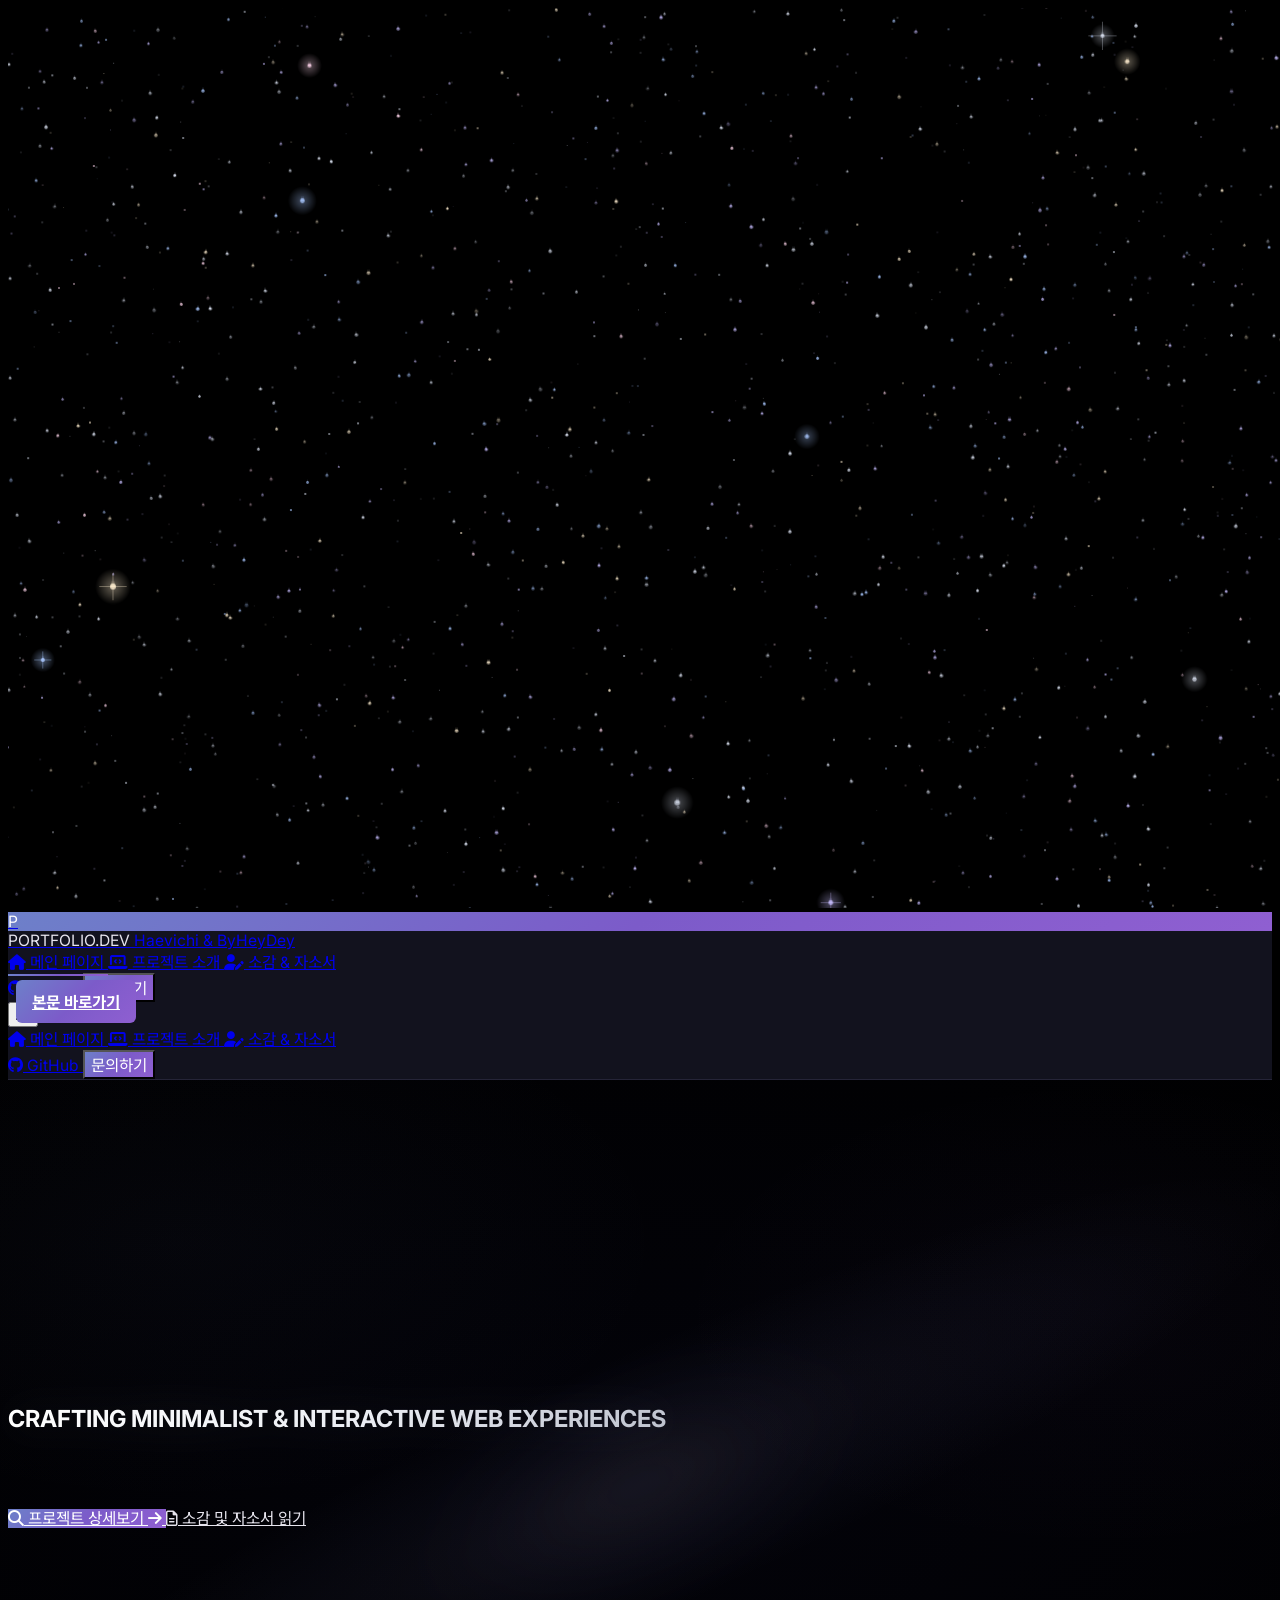
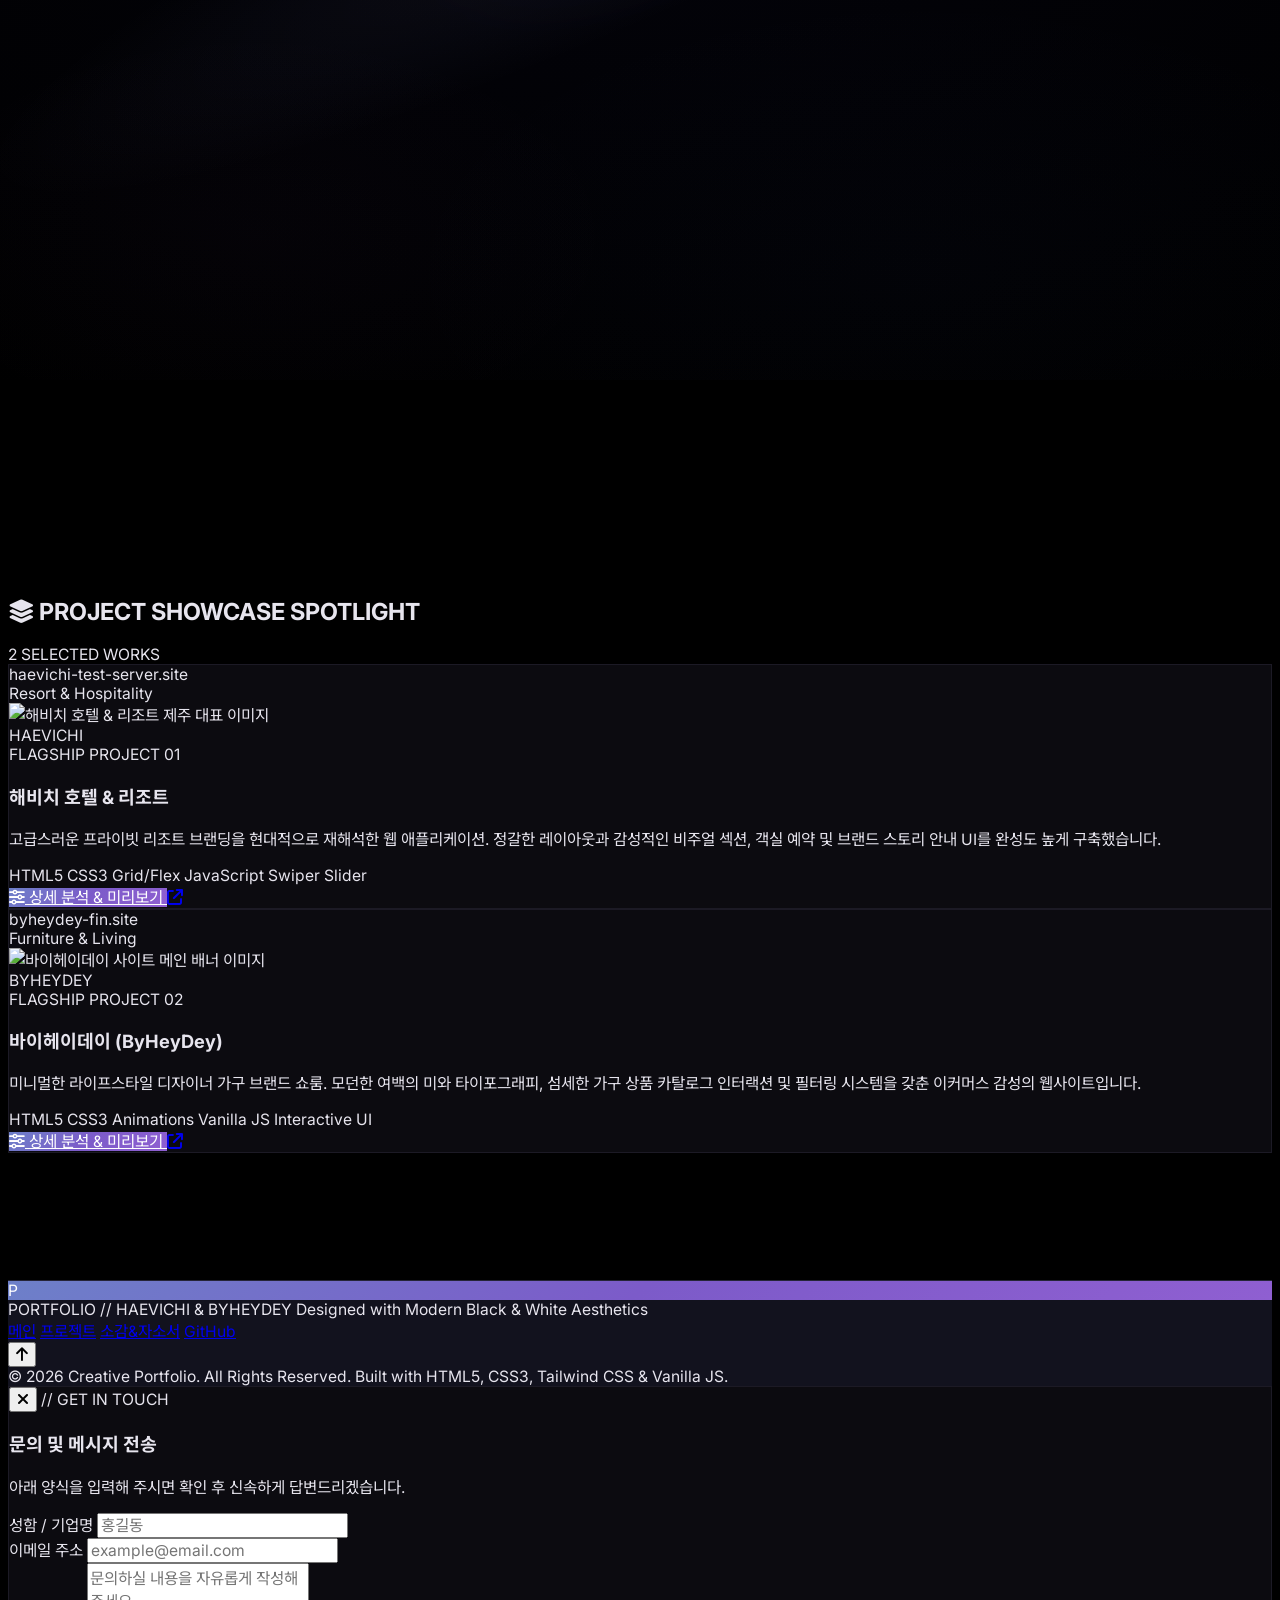
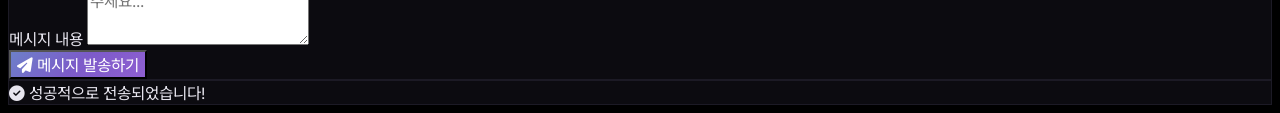
==== commit ca0e4495: "버튼호버" ====
--- a/index.html
+++ b/index.html
@@ -141,12 +141,13 @@
                     디자인 가구 브랜드 <span class="text-white font-medium underline underline-offset-4 decoration-neutral-600">바이헤이데이(ByHeyDey)</span>의
                     인터랙티브 웹사이트 프로젝트를 확인해보세요.
                 </p>
-<div class="flex flex-wrap items-center justify-center gap-4">
-<a class="btn-glow px-7 py-3.5 rounded-xl bg-white text-black font-semibold text-sm hover:bg-neutral-200 transition-all flex items-center gap-2 shadow-xl shadow-white/10 group" href="projects.html">
+<div class="hero-cta flex flex-wrap items-center justify-center gap-4">
+<a class="cta-btn cta-primary btn-glow px-7 py-3.5 rounded-xl bg-white text-black font-semibold text-sm hover:bg-neutral-200 transition-all flex items-center gap-2 shadow-xl shadow-white/10 group" href="projects.html">
+<i class="fa-solid fa-magnifying-glass text-xs"></i>
 <span>프로젝트 상세보기</span>
 <i class="fa-solid fa-arrow-right text-xs group-hover:translate-x-1 transition-transform"></i>
 </a>
-<a class="btn-glow px-7 py-3.5 rounded-xl bg-neutral-900 border border-neutral-800 text-white hover:border-neutral-600 text-sm font-medium transition-all flex items-center gap-2" href="resume.html">
+<a class="cta-btn cta-secondary btn-glow px-7 py-3.5 rounded-xl bg-neutral-900 border border-neutral-800 text-white hover:border-neutral-600 text-sm font-medium transition-all flex items-center gap-2" href="resume.html">
 <i class="fa-regular fa-file-lines text-xs"></i>
 <span>소감 및 자소서 읽기</span>
 </a>
--- a/index.css
+++ b/index.css
@@ -419,3 +419,87 @@
         justify-content: center;
     }
 }
+
+
+/* =========================================================
+   성능 개선: 항상 돌아가는 블러/백드롭 필터 제거
+   - 별 캔버스가 매 프레임 바뀌므로, 그 위의 블러 효과는 매번 다시 계산되어 렉의 원인이 됩니다.
+   - 아래 효과들은 배경이 매우 어둡고 불투명도가 높아 화면 차이가 거의 없습니다.
+   ========================================================= */
+
+/* 600px 큰 글로우: 64px 블러 + 무한 애니메이션 (실제로는 투명도 3%라 거의 보이지 않음) */
+.animate-pulse-glow {
+    animation: none !important;
+    filter: none !important;
+}
+
+/* 은하수 띠: 이미 부드러운 그라데이션이라 움직이는 블러 없이도 거의 동일 */
+.galaxy-bg::before {
+    filter: none;
+}
+
+/* 유리 패널: 뒤 별을 흐리게 하던 backdrop-filter 제거 (배경 70% 불투명 유지) */
+.glass-panel {
+    backdrop-filter: none;
+    -webkit-backdrop-filter: none;
+}
+
+/* 닫혀 있는 문의 모달에는 전체 화면 블러가 걸리지 않도록 */
+#contactModal.opacity-0 {
+    backdrop-filter: none !important;
+    -webkit-backdrop-filter: none !important;
+}
+
+
+/* =========================================================
+   메인 버튼 2개: 호버한 쪽에 불이 들어오고 다른 쪽은 꺼짐
+   - 기본: "프로젝트 상세보기"가 켜져 있고 "소감 및 자소서 읽기"는 꺼진 상태
+   - "소감 및 자소서 읽기"에 마우스를 올리면 → 소감 버튼이 켜지고 상세보기 버튼이 꺼짐
+   - "프로젝트 상세보기"에 올리면 → 기본 상태 그대로 (상세보기 켜짐)
+   - 켜짐/꺼짐은 위에 덧씌운 막의 투명도로 전환해서 부드럽게 바뀝니다.
+   ========================================================= */
+.hero-cta .cta-btn {
+    position: relative;
+    isolation: isolate;
+}
+.hero-cta .cta-btn::before {
+    content: '';
+    position: absolute;
+    inset: 0;
+    border-radius: inherit;
+    z-index: -1;
+    opacity: 0;
+    pointer-events: none;
+    transition: opacity 0.35s ease;
+}
+/* 상세보기: 켜진 상태 위에 어두운 막(= 소감 버튼의 꺼진 모습)을 덮어서 끔 */
+.hero-cta .cta-primary::before {
+    background: #171717;
+    box-shadow: inset 0 0 0 1px #262626;
+}
+/* 소감: 꺼진 상태 위에 그라데이션 막(= 상세보기의 켜진 모습)을 덮어서 켬 */
+.hero-cta .cta-secondary::before {
+    background: var(--accent-grad);
+}
+
+.hero-cta:has(.cta-secondary:hover) .cta-primary::before,
+.hero-cta:has(.cta-secondary:focus-visible) .cta-primary::before,
+.hero-cta:has(.cta-secondary:hover) .cta-secondary::before,
+.hero-cta:has(.cta-secondary:focus-visible) .cta-secondary::before {
+    opacity: 1;
+}
+
+/* 꺼지는 상세보기: 글자색/그림자도 소감 버튼의 꺼진 모습으로 */
+.hero-cta:has(.cta-secondary:hover) .cta-primary,
+.hero-cta:has(.cta-secondary:focus-visible) .cta-primary {
+    color: var(--accent-text) !important;
+    box-shadow: none !important;
+}
+
+/* 켜지는 소감: 테두리/글자색/그림자를 상세보기의 켜진 모습으로 */
+.hero-cta .cta-secondary:hover,
+.hero-cta .cta-secondary:focus-visible {
+    border-color: var(--accent-2) !important;
+    color: #ffffff !important;
+    box-shadow: 0 20px 25px -5px rgba(139, 116, 189, 0.28), 0 0 24px rgba(139, 91, 201, 0.5);
+}
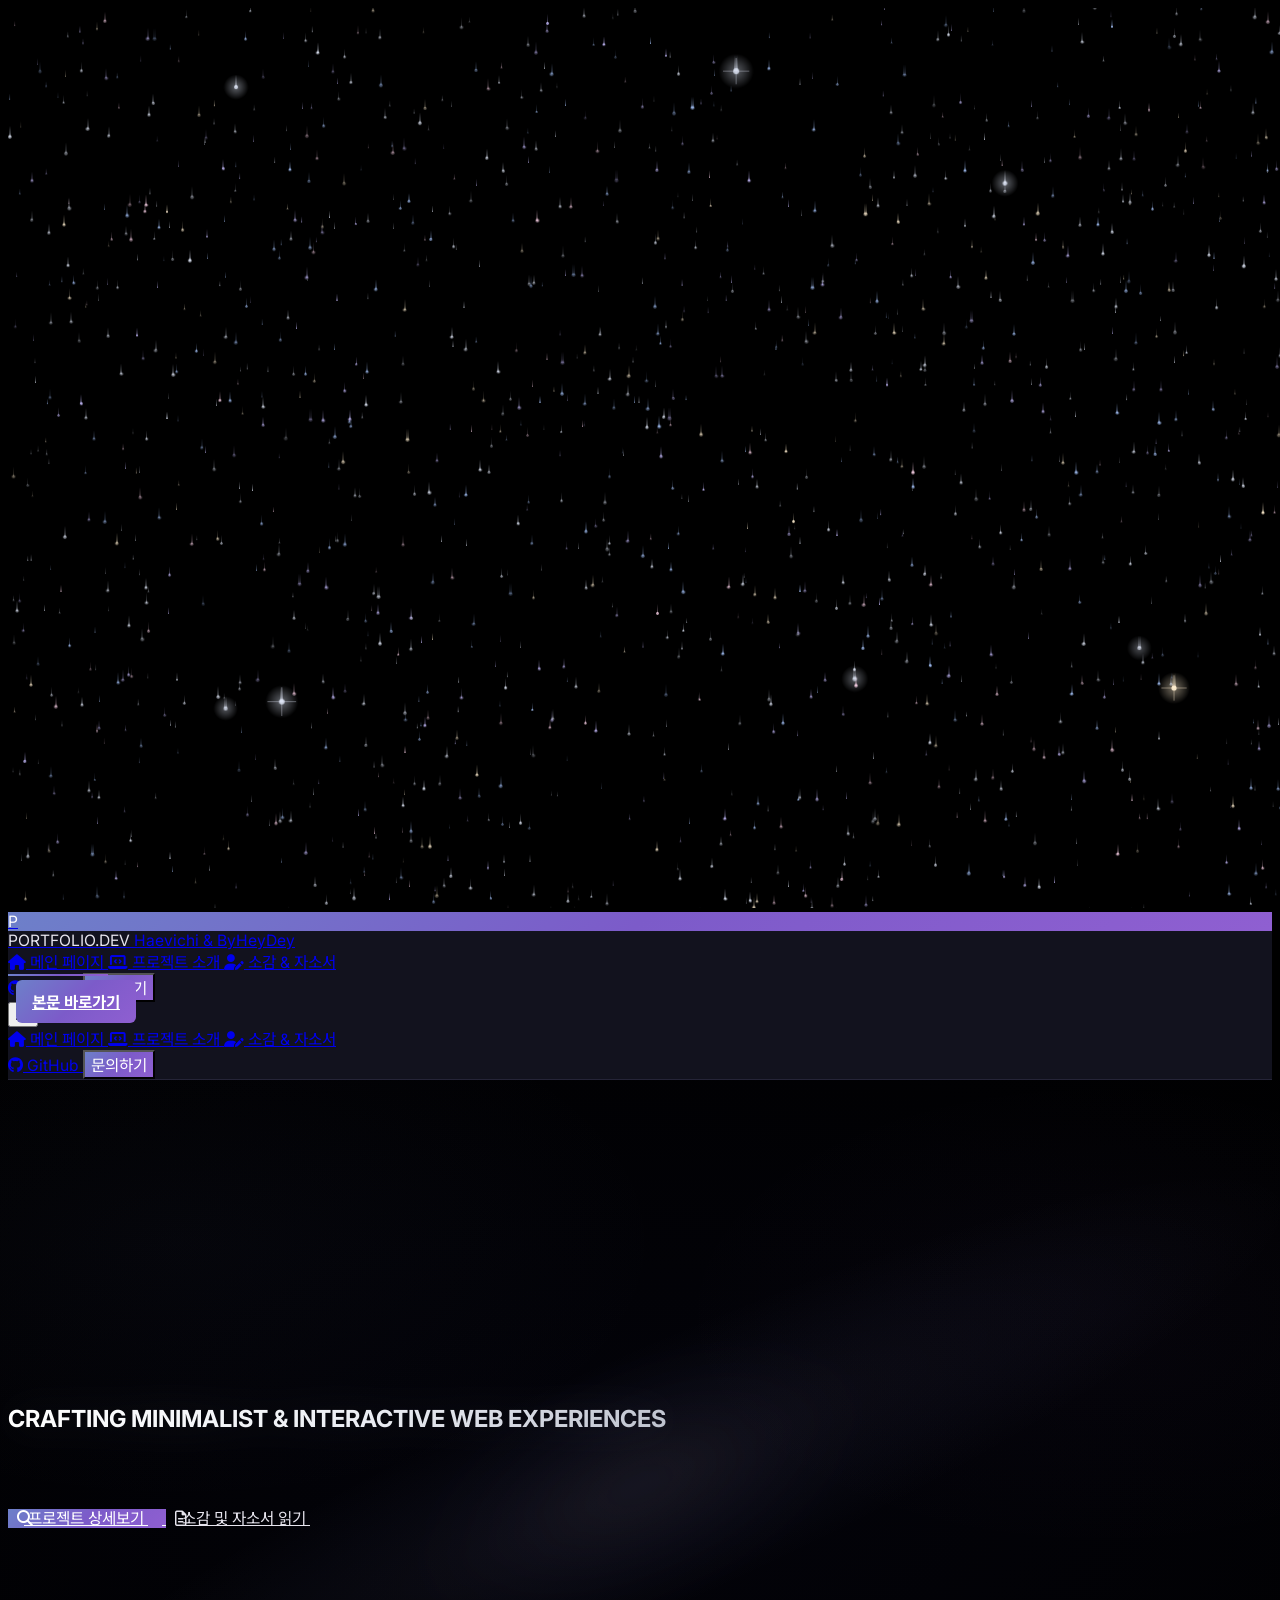
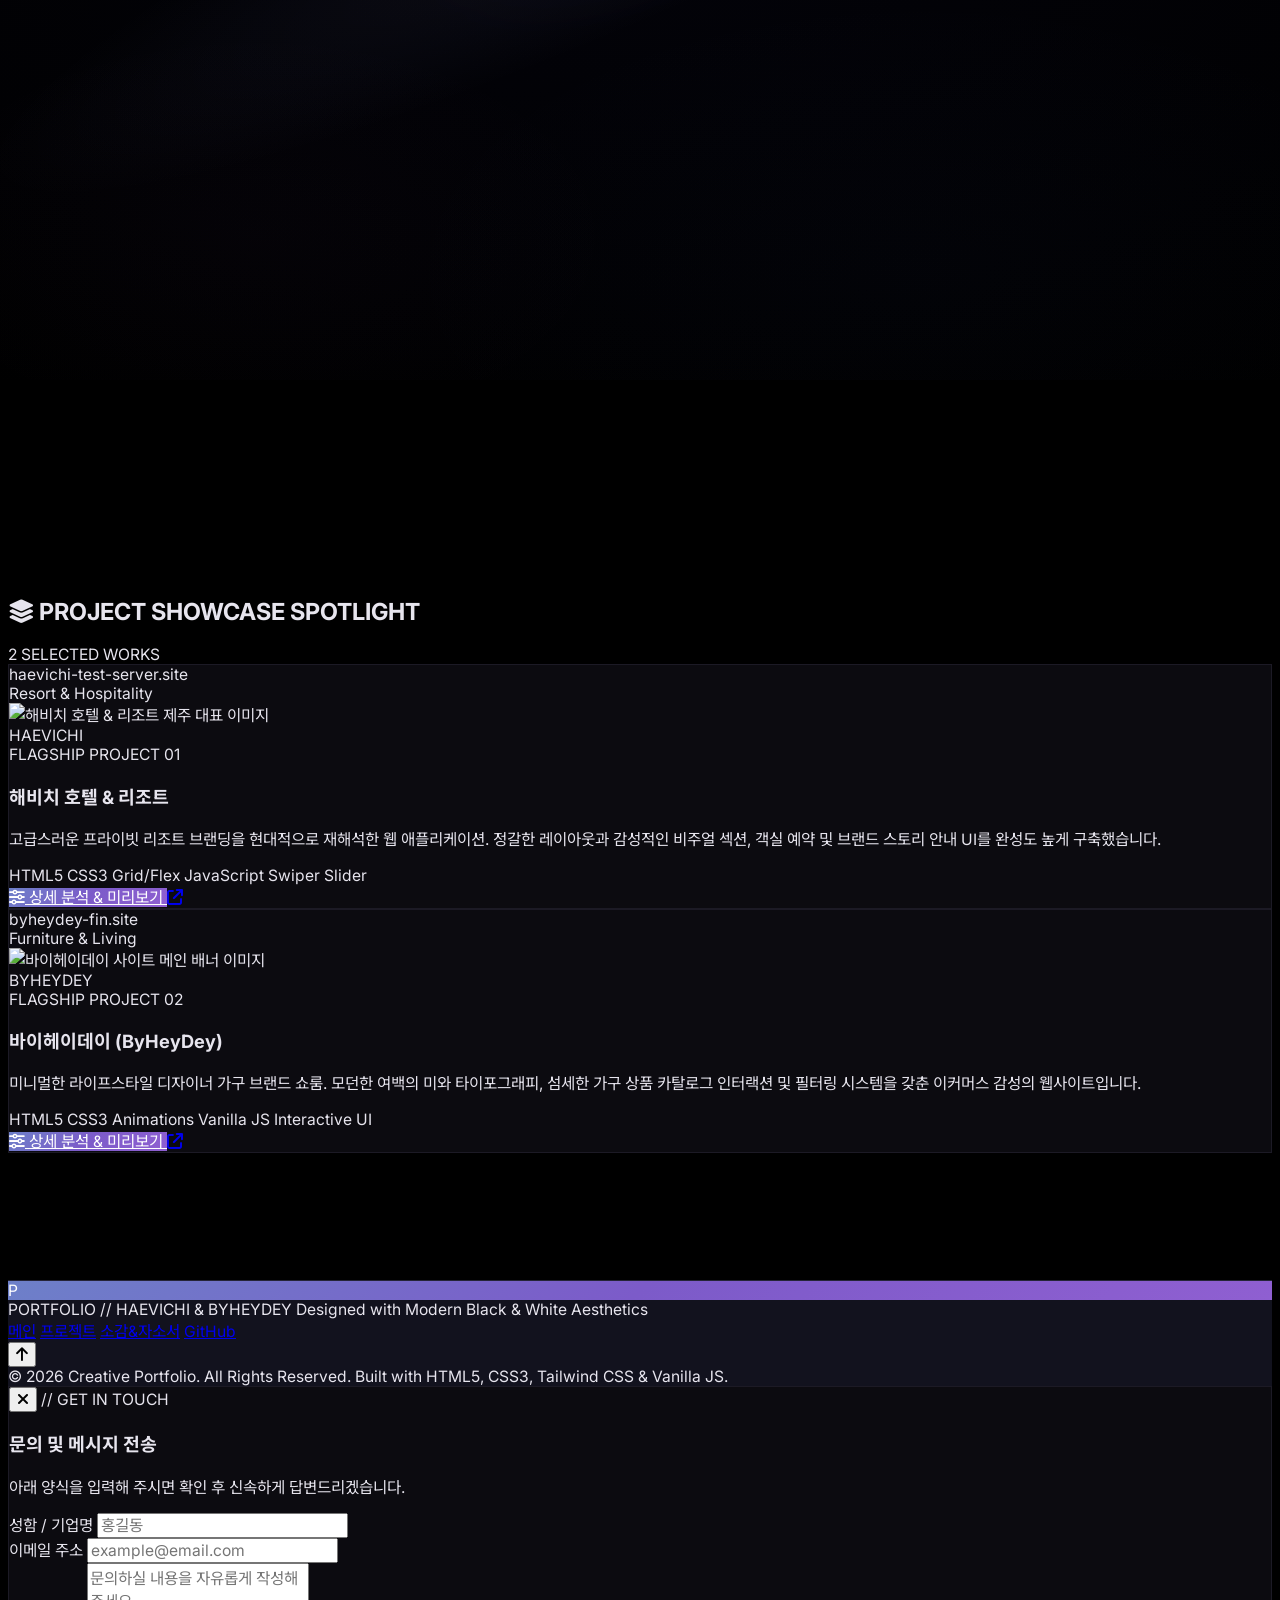
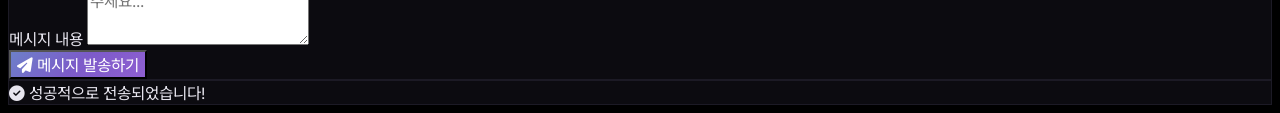
==== commit 98652cf9: "전체 수정완료" ====
--- a/index.html
+++ b/index.html
@@ -52,7 +52,29 @@
 <link href="https://fonts.googleapis.com/css2?family=Fira+Code:wght@400;500;600&amp;family=Inter:wght@300;400;500;600;700;800;900&amp;family=Noto+Sans+KR:wght@300;400;500;700;900&amp;display=swap" rel="stylesheet"/>
 <!-- FontAwesome Icons -->
 <link href="https://cdnjs.cloudflare.com/ajax/libs/font-awesome/6.4.0/css/all.min.css" rel="stylesheet"/>
-<link href="./index.css" rel="stylesheet"/>
+<link href="./index.css?v=20261012" rel="stylesheet"/>
+<style id="cta-arrow-style">
+/* 메인 버튼 화살표: 평소 숨김, 호버/포커스 시 나타남 (index.css 캐시와 무관하게 적용) */
+.hero-cta .cta-btn > :not(.cta-arrow) {
+    --cta-shift: 0.58rem;   /* 화살표(+간격) 폭의 절반 */
+    transform: translateX(var(--cta-shift));
+    transition: transform 0.35s cubic-bezier(0.16, 1, 0.3, 1);
+}
+.hero-cta .cta-arrow {
+    opacity: 0;
+    transform: translateX(-8px);
+    transition: opacity 0.3s ease, transform 0.35s cubic-bezier(0.16, 1, 0.3, 1);
+}
+.hero-cta .cta-btn:hover > :not(.cta-arrow),
+.hero-cta .cta-btn:focus-visible > :not(.cta-arrow) {
+    transform: none;
+}
+.hero-cta .cta-btn:hover .cta-arrow,
+.hero-cta .cta-btn:focus-visible .cta-arrow {
+    opacity: 1;
+    transform: none;
+}
+</style>
 </head>
 <body class="relative min-h-screen selection:bg-white selection:text-black">
 <div aria-hidden="true" class="galaxy-bg"></div><canvas aria-hidden="true" class="fixed inset-0 z-0 pointer-events-none" id="stars"></canvas><a class="skip-link" href="#main">본문
@@ -136,7 +158,7 @@
 <h1 class="text-4xl sm:text-6xl lg:text-7xl font-extrabold tracking-tight max-w-5xl text-gradient leading-[1.15] mb-6" id="heading-1">
                     CRAFTING MINIMALIST &amp; INTERACTIVE WEB EXPERIENCES
                 </h1>
-<p class="text-base sm:text-lg text-neutral-400 max-w-2xl font-light leading-relaxed mb-10">
+<p class="text-base sm:text-lg text-neutral-400 max-w-3xl font-light leading-relaxed mb-10" style="word-break: keep-all;">
                     웹의 디테일을 살리는 프론트엔드 개발자입니다. 리조트 브랜드 <span class="text-white font-medium underline underline-offset-4 decoration-neutral-600">해비치(Haevichi)</span>와
                     디자인 가구 브랜드 <span class="text-white font-medium underline underline-offset-4 decoration-neutral-600">바이헤이데이(ByHeyDey)</span>의
                     인터랙티브 웹사이트 프로젝트를 확인해보세요.
@@ -145,11 +167,12 @@
 <a class="cta-btn cta-primary btn-glow px-7 py-3.5 rounded-xl bg-white text-black font-semibold text-sm hover:bg-neutral-200 transition-all flex items-center gap-2 shadow-xl shadow-white/10 group" href="projects.html">
 <i class="fa-solid fa-magnifying-glass text-xs"></i>
 <span>프로젝트 상세보기</span>
-<i class="fa-solid fa-arrow-right text-xs group-hover:translate-x-1 transition-transform"></i>
+<i class="fa-solid fa-arrow-right text-xs cta-arrow"></i>
 </a>
 <a class="cta-btn cta-secondary btn-glow px-7 py-3.5 rounded-xl bg-neutral-900 border border-neutral-800 text-white hover:border-neutral-600 text-sm font-medium transition-all flex items-center gap-2" href="resume.html">
 <i class="fa-regular fa-file-lines text-xs"></i>
 <span>소감 및 자소서 읽기</span>
+<i class="fa-solid fa-arrow-right text-xs cta-arrow"></i>
 </a>
 </div>
 <!-- Live Metrics Bar -->
--- a/index.css
+++ b/index.css
@@ -503,3 +503,30 @@
     color: #ffffff !important;
     box-shadow: 0 20px 25px -5px rgba(139, 116, 189, 0.28), 0 0 24px rgba(139, 91, 201, 0.5);
 }
+
+
+/* =========================================================
+   메인 버튼 2개: 화살표는 평소엔 숨겨져 있다가 호버하면 나타남
+   - 화살표 자리는 항상 확보해 두어 버튼 크기가 변하지 않음
+   - 화살표가 없을 땐 글자/아이콘을 화살표 폭의 절반만큼 오른쪽으로 밀어 가운데 정렬,
+     호버하면 제자리로 돌아오면서 화살표가 왼쪽에서 스르륵 나타남
+   ========================================================= */
+.hero-cta .cta-btn > :not(.cta-arrow) {
+    --cta-shift: 0.58rem;   /* 화살표(+간격) 폭의 절반 */
+    transform: translateX(var(--cta-shift));
+    transition: transform 0.35s cubic-bezier(0.16, 1, 0.3, 1);
+}
+.hero-cta .cta-arrow {
+    opacity: 0;
+    transform: translateX(-8px);
+    transition: opacity 0.3s ease, transform 0.35s cubic-bezier(0.16, 1, 0.3, 1);
+}
+.hero-cta .cta-btn:hover > :not(.cta-arrow),
+.hero-cta .cta-btn:focus-visible > :not(.cta-arrow) {
+    transform: none;
+}
+.hero-cta .cta-btn:hover .cta-arrow,
+.hero-cta .cta-btn:focus-visible .cta-arrow {
+    opacity: 1;
+    transform: none;
+}
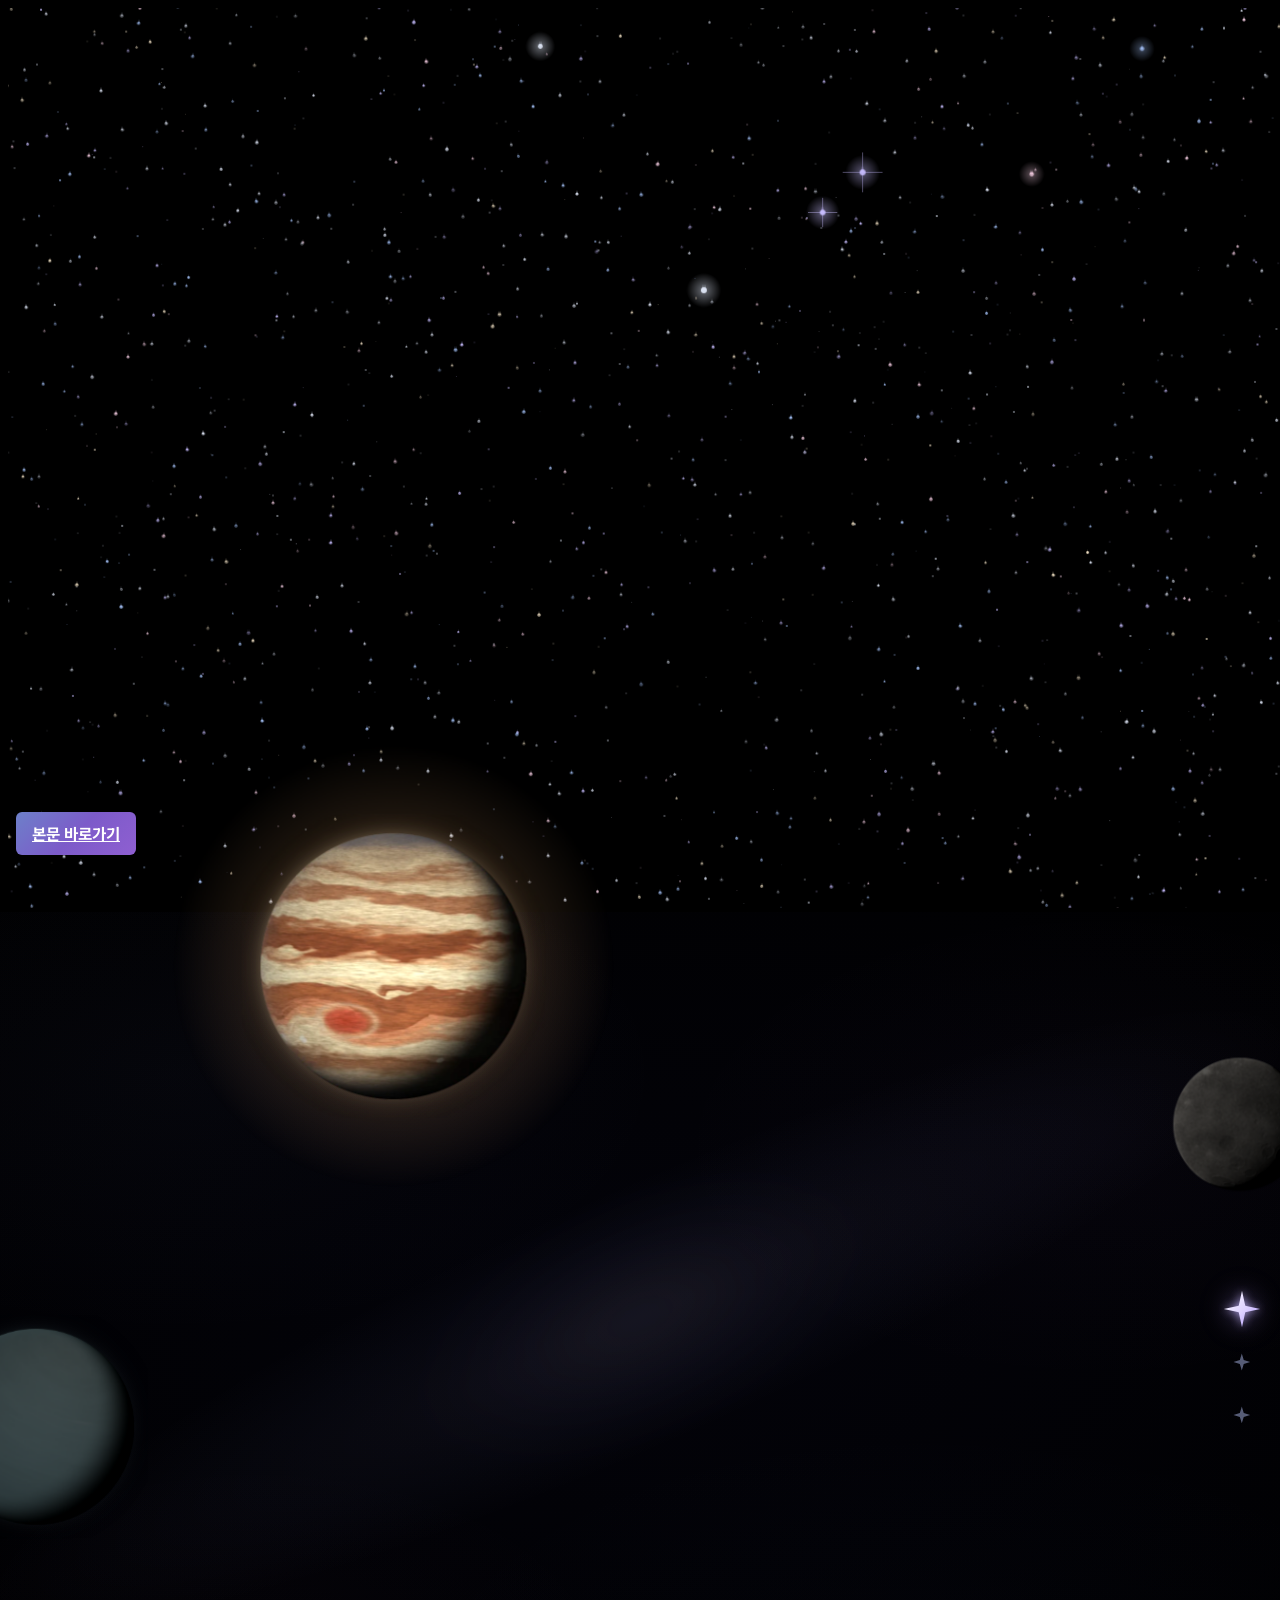
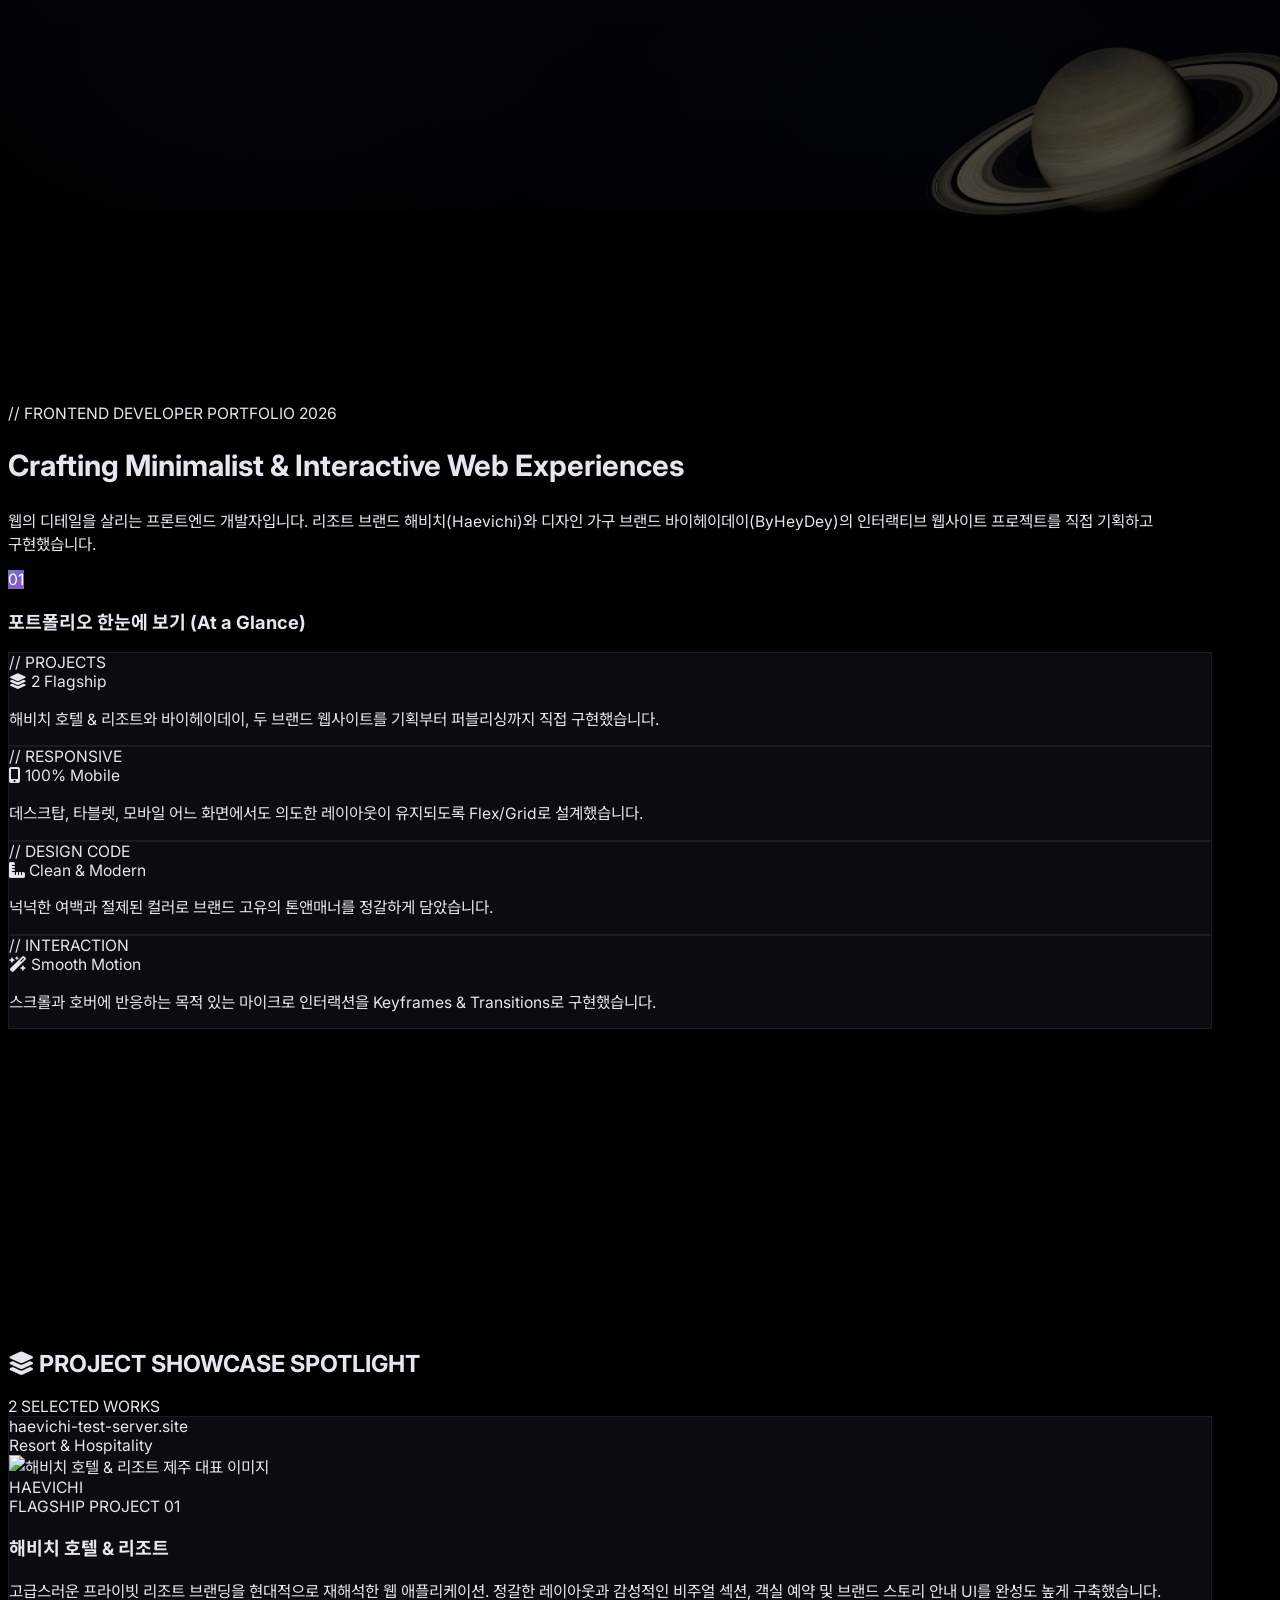
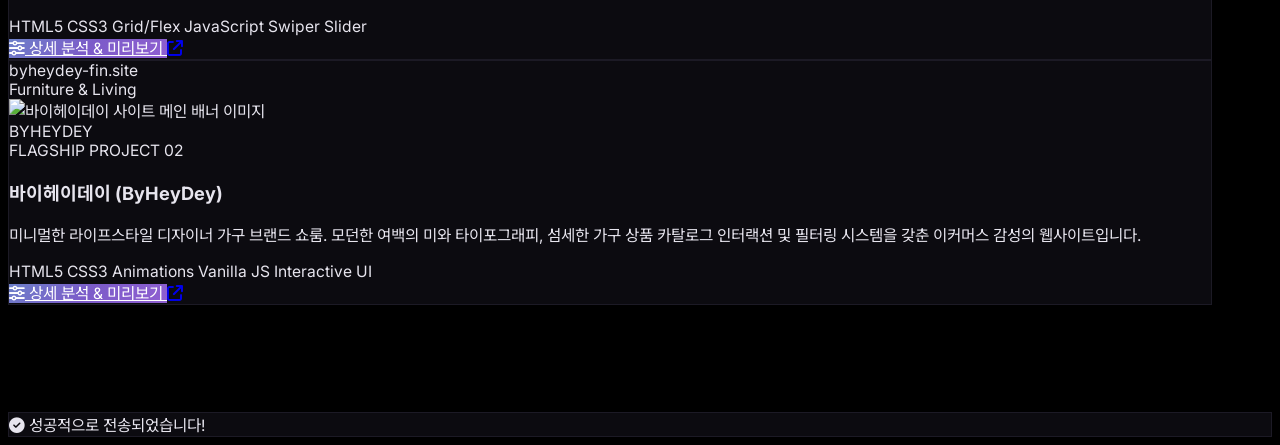
==== commit 851a92bb: "피드백 수정 아직 렉좀있음" ====
--- a/index.html
+++ b/index.html
@@ -3,6 +3,8 @@
 <html class="scroll-smooth" lang="ko">
 <head>
 <meta charset="utf-8"/>
+<script>try{if(sessionStorage.getItem("planetArrive")){document.documentElement.classList.add("planet-arriving");setTimeout(function(){document.documentElement.classList.remove("planet-arriving")},4000)}}catch(e){}</script>
+
 <meta content="width=device-width, initial-scale=1.0" name="viewport"/>
 <title>PORTFOLIO.DEV | 메인 페이지</title>
 <!-- Tailwind CSS -->
@@ -52,29 +54,8 @@
 <link href="https://fonts.googleapis.com/css2?family=Fira+Code:wght@400;500;600&amp;family=Inter:wght@300;400;500;600;700;800;900&amp;family=Noto+Sans+KR:wght@300;400;500;700;900&amp;display=swap" rel="stylesheet"/>
 <!-- FontAwesome Icons -->
 <link href="https://cdnjs.cloudflare.com/ajax/libs/font-awesome/6.4.0/css/all.min.css" rel="stylesheet"/>
-<link href="./index.css?v=20261012" rel="stylesheet"/>
-<style id="cta-arrow-style">
-/* 메인 버튼 화살표: 평소 숨김, 호버/포커스 시 나타남 (index.css 캐시와 무관하게 적용) */
-.hero-cta .cta-btn > :not(.cta-arrow) {
-    --cta-shift: 0.58rem;   /* 화살표(+간격) 폭의 절반 */
-    transform: translateX(var(--cta-shift));
-    transition: transform 0.35s cubic-bezier(0.16, 1, 0.3, 1);
-}
-.hero-cta .cta-arrow {
-    opacity: 0;
-    transform: translateX(-8px);
-    transition: opacity 0.3s ease, transform 0.35s cubic-bezier(0.16, 1, 0.3, 1);
-}
-.hero-cta .cta-btn:hover > :not(.cta-arrow),
-.hero-cta .cta-btn:focus-visible > :not(.cta-arrow) {
-    transform: none;
-}
-.hero-cta .cta-btn:hover .cta-arrow,
-.hero-cta .cta-btn:focus-visible .cta-arrow {
-    opacity: 1;
-    transform: none;
-}
-</style>
+<link href="./index.css?v=20261026" rel="stylesheet"/>
+<link href="./planets.css?v=20261026" rel="stylesheet"/>
 </head>
 <body class="relative min-h-screen selection:bg-white selection:text-black">
 <div aria-hidden="true" class="galaxy-bg"></div><canvas aria-hidden="true" class="fixed inset-0 z-0 pointer-events-none" id="stars"></canvas><a class="skip-link" href="#main">본문
@@ -84,118 +65,85 @@
 </div>
 <!-- Scroll Progress Bar -->
 <div aria-hidden="true" class="fixed top-0 left-0 h-[3px] bg-white z-50 transition-all duration-150" id="scrollProgress" style="width: 0%;"></div>
-<header class="fixed top-0 left-0 w-full z-40 glass-nav transition-all duration-300">
-<div class="max-w-7xl mx-auto px-4 sm:px-6 lg:px-8 h-20 flex items-center justify-between">
-<!-- Brand Logo -->
-<a class="flex items-center gap-3 group" href="index.html">
-<div class="w-10 h-10 bg-white text-black font-black flex items-center justify-center text-xl rounded-lg group-hover:rotate-6 transition-transform duration-300">
-                    P
-                </div>
-<div>
-<span class="font-mono text-sm tracking-wider font-bold block text-white group-hover:text-neutral-300 transition-colors">PORTFOLIO.DEV</span>
-<span class="text-[10px] text-neutral-400 block tracking-widest uppercase">Haevichi &amp;
-                        ByHeyDey</span>
-</div>
-</a>
-<!-- Desktop Menu Navigation -->
-<nav aria-label="주 메뉴" class="hidden md:flex items-center gap-8">
-<a aria-current="page" class="nav-link active text-sm font-medium text-neutral-300 hover:text-white transition-colors py-1 flex items-center gap-2" href="index.html" id="nav-main">
-<i class="fa-solid fa-house text-xs"></i> 메인 페이지
-                </a>
-<a class="nav-link text-sm font-medium text-neutral-300 hover:text-white transition-colors py-1 flex items-center gap-2" href="projects.html" id="nav-projects">
-<i class="fa-solid fa-laptop-code text-xs"></i> 프로젝트 소개
-                </a>
-<a class="nav-link text-sm font-medium text-neutral-300 hover:text-white transition-colors py-1 flex items-center gap-2" href="resume.html" id="nav-resume">
-<i class="fa-solid fa-user-pen text-xs"></i> 소감 &amp; 자소서
-                </a>
-</nav>
-<!-- Quick Action Button -->
-<div class="hidden sm:flex items-center gap-3">
-<a class="px-4 py-2 text-xs font-mono border border-neutral-700 hover:border-white rounded-lg text-neutral-300 hover:text-white transition-all flex items-center gap-2" href="https://github.com/mspark0509" rel="noopener noreferrer" target="_blank">
-<i class="fa-brands fa-github"></i> GitHub
-                </a>
-<button class="px-4 py-2 text-xs font-medium bg-white text-black hover:bg-neutral-200 rounded-lg transition-all font-semibold shadow-lg shadow-white/5" onclick="openContactModal()" type="button">
-                    문의하기
-                </button>
-</div>
-<!-- Mobile Hamburger Button -->
-<button aria-controls="mobileMenu" aria-expanded="false" aria-label="모바일 메뉴 열기" class="md:hidden p-2 text-neutral-300 hover:text-white focus:outline-none" id="mobileMenuBtn" onclick="toggleMobileMenu()" type="button">
-<i class="fa-solid fa-bars text-xl" id="menuIcon"></i>
-</button>
-</div>
-<!-- Mobile Menu Dropdown -->
-<div class="hidden md:hidden border-b border-neutral-800 bg-black/95 px-6 py-6 space-y-4" id="mobileMenu">
-<a class="block w-full text-left py-2 text-base font-medium text-neutral-200 hover:text-white border-b border-neutral-800/50" href="index.html">
-<i class="fa-solid fa-house mr-3 text-xs text-neutral-400"></i> 메인 페이지
-            </a>
-<a class="block w-full text-left py-2 text-base font-medium text-neutral-200 hover:text-white border-b border-neutral-800/50" href="projects.html">
-<i class="fa-solid fa-laptop-code mr-3 text-xs text-neutral-400"></i> 프로젝트 소개
-            </a>
-<a class="block w-full text-left py-2 text-base font-medium text-neutral-200 hover:text-white border-b border-neutral-800/50" href="resume.html">
-<i class="fa-solid fa-user-pen mr-3 text-xs text-neutral-400"></i> 소감 &amp; 자소서
-            </a>
-<div class="pt-2 flex gap-3">
-<a class="flex-1 text-center py-2 text-xs font-mono border border-neutral-700 rounded-lg text-neutral-300" href="https://github.com/mspark0509" rel="noopener noreferrer" target="_blank">
-<i class="fa-brands fa-github mr-1"></i> GitHub
-                </a>
-<button class="flex-1 text-center py-2 text-xs font-semibold bg-white text-black rounded-lg" onclick="openContactModal(); toggleMobileMenu()" type="button">
-                    문의하기
-                </button>
-</div>
-</div>
-</header>
 <!-- Main Dynamic Content Wrapper -->
 <main class="relative z-10 max-w-7xl mx-auto px-4 sm:px-6 lg:px-8" id="main">
 <!-- ========================================================================= -->
 <!-- ========================================================================= -->
 <section aria-labelledby="heading-1" class="tab-content transition-opacity duration-500" id="page-main">
-<!-- Hero Section -->
-<div class="page-section items-center text-center" id="section-main">
-<div class="inline-flex items-center gap-2 px-3.5 py-1.5 rounded-full border border-neutral-800 bg-neutral-900/80 text-xs font-mono text-neutral-300 mb-8 animate-float">
-<span class="w-2 h-2 rounded-full bg-emerald-400 animate-pulse"></span>
-                    FRONTEND DEVELOPER PORTFOLIO 2026
-                </div>
-<h1 class="text-4xl sm:text-6xl lg:text-7xl font-extrabold tracking-tight max-w-5xl text-gradient leading-[1.15] mb-6" id="heading-1">
-                    CRAFTING MINIMALIST &amp; INTERACTIVE WEB EXPERIENCES
-                </h1>
-<p class="text-base sm:text-lg text-neutral-400 max-w-3xl font-light leading-relaxed mb-10" style="word-break: keep-all;">
-                    웹의 디테일을 살리는 프론트엔드 개발자입니다. 리조트 브랜드 <span class="text-white font-medium underline underline-offset-4 decoration-neutral-600">해비치(Haevichi)</span>와
-                    디자인 가구 브랜드 <span class="text-white font-medium underline underline-offset-4 decoration-neutral-600">바이헤이데이(ByHeyDey)</span>의
-                    인터랙티브 웹사이트 프로젝트를 확인해보세요.
+<!-- Hero Section: 이름 중심 소개 -->
+<div class="page-section intro-section" id="section-main">
+<div class="intro-grid">
+<div class="intro-text">
+<p class="intro-kicker">// portfolio.init()</p>
+<h1 class="intro-name" id="heading-1">MIN<span class="intro-name-dim">SU</span><br/>PARK</h1>
+<p class="intro-desc"><strong>React Developer</strong> — 디자인의 의도를 이해하고 사용자 경험으로 연결되는 인터페이스를 만드는 프론트엔드 개발자입니다.</p>
+<div class="intro-actions">
+<a class="intro-btn intro-btn--primary" href="https://github.com/mspark0509" rel="noopener noreferrer" target="_blank"><i class="fa-brands fa-github"></i> GitHub</a>
+<a class="intro-btn" href="mailto:mspark0509@gmail.com"><i class="fa-regular fa-envelope"></i> Email</a>
+<a class="intro-btn" href="#section-showcase">프로젝트 보기 <i class="fa-solid fa-arrow-down"></i></a>
+</div>
+</div>
+<div class="intro-code" aria-hidden="true">
+<div class="intro-code-dots"><span></span><span></span><span></span></div>
+<pre><code><span class="c-kw">const</span> developer = {
+  <span class="c-key">name</span>: <span class="c-str">"Minsu Park"</span>,
+  <span class="c-key">role</span>: <span class="c-str">"React Developer"</span>,
+  <span class="c-key">focus</span>: [<span class="c-str">"UI"</span>, <span class="c-str">"UX"</span>, <span class="c-str">"Responsive"</span>],
+  <span class="c-key">projects</span>: <span class="c-num">2</span>,
+  <span class="c-key">status</span>: <span class="c-str">"open_to_work"</span>
+};</code></pre>
+</div>
+</div>
+</div>
+<!-- More Section: 포트폴리오 소개 (프로젝트 소개 / 소감 페이지 섹션과 같은 구성) -->
+<div class="page-section" id="section-more">
+<div class="text-center md:text-left border-b border-neutral-800 pb-10">
+<span class="text-xs font-mono text-neutral-500 block mb-3">// FRONTEND DEVELOPER PORTFOLIO 2026</span>
+<h2 class="text-2xl sm:text-3xl font-extrabold text-white tracking-tight mb-4" id="heading-more">Crafting Minimalist &amp; Interactive Web Experiences</h2>
+<p class="text-neutral-400 text-sm max-w-3xl" style="word-break: keep-all;">
+                    웹의 디테일을 살리는 프론트엔드 개발자입니다. 리조트 브랜드 <span class="text-white font-medium">해비치(Haevichi)</span>와
+                    디자인 가구 브랜드 <span class="text-white font-medium">바이헤이데이(ByHeyDey)</span>의
+                    인터랙티브 웹사이트 프로젝트를 직접 기획하고 구현했습니다.
                 </p>
-<div class="hero-cta flex flex-wrap items-center justify-center gap-4">
-<a class="cta-btn cta-primary btn-glow px-7 py-3.5 rounded-xl bg-white text-black font-semibold text-sm hover:bg-neutral-200 transition-all flex items-center gap-2 shadow-xl shadow-white/10 group" href="projects.html">
-<i class="fa-solid fa-magnifying-glass text-xs"></i>
-<span>프로젝트 상세보기</span>
-<i class="fa-solid fa-arrow-right text-xs cta-arrow"></i>
-</a>
-<a class="cta-btn cta-secondary btn-glow px-7 py-3.5 rounded-xl bg-neutral-900 border border-neutral-800 text-white hover:border-neutral-600 text-sm font-medium transition-all flex items-center gap-2" href="resume.html">
-<i class="fa-regular fa-file-lines text-xs"></i>
-<span>소감 및 자소서 읽기</span>
-<i class="fa-solid fa-arrow-right text-xs cta-arrow"></i>
-</a>
-</div>
-<!-- Live Metrics Bar -->
-<div class="grid grid-cols-2 md:grid-cols-4 gap-4 w-full max-w-4xl mt-16 text-left">
-<div class="metric-glow glass-panel p-5 rounded-xl border border-neutral-800/80">
-<div class="text-xs font-mono text-neutral-500 mb-1">PROJECTS</div>
-<div class="text-2xl font-bold text-white">2 Flagship</div>
-<div class="text-[11px] text-neutral-400 mt-1">Haevichi &amp; ByHeyDey</div>
-</div>
-<div class="metric-glow glass-panel p-5 rounded-xl border border-neutral-800/80">
-<div class="text-xs font-mono text-neutral-500 mb-1">RESPONSIVE</div>
-<div class="text-2xl font-bold text-white">100% Mobile</div>
-<div class="text-[11px] text-neutral-400 mt-1">Universal Breakpoints</div>
-</div>
-<div class="metric-glow glass-panel p-5 rounded-xl border border-neutral-800/80">
-<div class="text-xs font-mono text-neutral-500 mb-1">DESIGN CODE</div>
-<div class="text-2xl font-bold text-white">Clean &amp; Modern</div>
-<div class="text-[11px] text-neutral-400 mt-1">Black &amp; White UI</div>
-</div>
-<div class="metric-glow glass-panel p-5 rounded-xl border border-neutral-800/80">
-<div class="text-xs font-mono text-neutral-500 mb-1">INTERACTION</div>
-<div class="text-2xl font-bold text-white">Smooth Motion</div>
-<div class="text-[11px] text-neutral-400 mt-1">Keyframes &amp; Transitions</div>
+</div>
+<div class="mt-16">
+<div class="flex items-center gap-4 mb-10">
+<span class="w-8 h-8 rounded-lg bg-white text-black font-extrabold flex items-center justify-center text-sm">01</span>
+<h3 class="text-2xl font-bold text-white tracking-tight">포트폴리오 한눈에 보기 (At a Glance)</h3>
+</div>
+<div class="grid grid-cols-1 sm:grid-cols-2 lg:grid-cols-4 gap-6">
+<div class="glass-panel p-8 rounded-2xl border border-neutral-800 hover-glow">
+<span class="text-xs font-mono text-neutral-500 block mb-3">// PROJECTS</span>
+<div class="text-white text-xl mb-4 font-bold flex items-center gap-2">
+<i class="fa-solid fa-layer-group text-base text-neutral-400"></i>
+                            2 Flagship
+                        </div>
+<p class="text-sm text-neutral-300 leading-relaxed font-light" style="word-break: keep-all;">해비치 호텔 &amp; 리조트와 바이헤이데이, 두 브랜드 웹사이트를 기획부터 퍼블리싱까지 직접 구현했습니다.</p>
+</div>
+<div class="glass-panel p-8 rounded-2xl border border-neutral-800 hover-glow">
+<span class="text-xs font-mono text-neutral-500 block mb-3">// RESPONSIVE</span>
+<div class="text-white text-xl mb-4 font-bold flex items-center gap-2">
+<i class="fa-solid fa-mobile-screen-button text-base text-neutral-400"></i>
+                            100% Mobile
+                        </div>
+<p class="text-sm text-neutral-300 leading-relaxed font-light" style="word-break: keep-all;">데스크탑, 타블렛, 모바일 어느 화면에서도 의도한 레이아웃이 유지되도록 Flex/Grid로 설계했습니다.</p>
+</div>
+<div class="glass-panel p-8 rounded-2xl border border-neutral-800 hover-glow">
+<span class="text-xs font-mono text-neutral-500 block mb-3">// DESIGN CODE</span>
+<div class="text-white text-xl mb-4 font-bold flex items-center gap-2">
+<i class="fa-solid fa-ruler-combined text-base text-neutral-400"></i>
+                            Clean &amp; Modern
+                        </div>
+<p class="text-sm text-neutral-300 leading-relaxed font-light" style="word-break: keep-all;">넉넉한 여백과 절제된 컬러로 브랜드 고유의 톤앤매너를 정갈하게 담았습니다.</p>
+</div>
+<div class="glass-panel p-8 rounded-2xl border border-neutral-800 hover-glow">
+<span class="text-xs font-mono text-neutral-500 block mb-3">// INTERACTION</span>
+<div class="text-white text-xl mb-4 font-bold flex items-center gap-2">
+<i class="fa-solid fa-wand-magic-sparkles text-base text-neutral-400"></i>
+                            Smooth Motion
+                        </div>
+<p class="text-sm text-neutral-300 leading-relaxed font-light" style="word-break: keep-all;">스크롤과 호버에 반응하는 목적 있는 마이크로 인터랙션을 Keyframes &amp; Transitions로 구현했습니다.</p>
+</div>
 </div>
 </div>
 </div>
@@ -330,66 +278,13 @@
 <!-- ========================================================================= -->
 <!-- ========================================================================= -->
 </main>
-<footer class="site-footer relative z-10 border-t text-neutral-400 py-12">
-<div class="max-w-7xl mx-auto px-4 sm:px-6 lg:px-8 flex flex-col md:flex-row items-center justify-between gap-6">
-<div class="flex items-center gap-3">
-<div class="w-8 h-8 bg-white text-black font-bold flex items-center justify-center text-base rounded">
-                    P
-                </div>
-<div>
-<span class="font-mono text-xs text-white block">PORTFOLIO // HAEVICHI &amp; BYHEYDEY</span>
-<span class="text-[11px] text-neutral-500">Designed with Modern Black &amp; White Aesthetics</span>
-</div>
-</div>
-<!-- Quick Footer Navigation -->
-<div class="flex items-center gap-6 text-xs font-mono text-neutral-400">
-<a class="hover:text-white transition-colors" href="index.html">메인</a>
-<a class="hover:text-white transition-colors" href="projects.html">프로젝트</a>
-<a class="hover:text-white transition-colors" href="resume.html">소감&amp;자소서</a>
-<a class="hover:text-white transition-colors" href="https://github.com/mspark0509" rel="noopener noreferrer" target="_blank">GitHub</a>
-</div>
-<!-- Back to top button -->
-<button aria-label="맨 위로 이동" class="w-10 h-10 rounded-lg border border-neutral-800 bg-neutral-900 hover:border-neutral-600 text-neutral-300 hover:text-white flex items-center justify-center transition-all" onclick="scrollToTop()" title="맨 위로 가기" type="button">
-<i class="fa-solid fa-arrow-up text-xs"></i>
-</button>
-</div>
-<div class="max-w-7xl mx-auto px-4 sm:px-6 lg:px-8 mt-8 pt-6 border-t border-neutral-900 text-center md:text-left text-[11px] text-neutral-600">
-            © 2026 Creative Portfolio. All Rights Reserved. Built with HTML5, CSS3, Tailwind CSS &amp; Vanilla JS.
-        </div>
-</footer>
-<div aria-hidden="true" aria-labelledby="contact-title" aria-modal="true" class="fixed inset-0 z-50 flex items-center justify-center p-4 bg-black/80 backdrop-blur-sm opacity-0 pointer-events-none transition-opacity duration-300" id="contactModal" role="dialog">
-<div class="glass-panel w-full max-w-lg rounded-2xl border border-neutral-700 p-8 relative shadow-2xl bg-neutral-950">
-<button aria-label="문의 창 닫기" class="absolute top-6 right-6 text-neutral-400 hover:text-white text-lg" onclick="closeContactModal()" type="button">
-<i class="fa-solid fa-xmark"></i>
-</button>
-<span class="text-xs font-mono text-neutral-500 block mb-1">// GET IN TOUCH</span>
-<h3 class="text-2xl font-bold text-white mb-2" id="contact-title">문의 및 메시지 전송</h3>
-<p class="text-xs text-neutral-400 mb-6">아래 양식을 입력해 주시면 확인 후 신속하게 답변드리겠습니다.</p>
-<form class="space-y-4" onsubmit="handleContactSubmit(event)">
-<div>
-<label class="block text-xs font-mono text-neutral-300 mb-1" for="contact-name">성함 / 기업명</label>
-<input autocomplete="name" class="w-full px-4 py-2.5 rounded-lg bg-neutral-900 border border-neutral-800 text-white text-sm focus:outline-none focus:border-white transition-colors" id="contact-name" name="name" placeholder="홍길동" required="" type="text"/>
-</div>
-<div>
-<label class="block text-xs font-mono text-neutral-300 mb-1" for="contact-email">이메일 주소</label>
-<input autocomplete="email" class="w-full px-4 py-2.5 rounded-lg bg-neutral-900 border border-neutral-800 text-white text-sm focus:outline-none focus:border-white transition-colors" id="contact-email" name="email" placeholder="example@email.com" required="" type="email"/>
-</div>
-<div>
-<label class="block text-xs font-mono text-neutral-300 mb-1" for="contact-message">메시지 내용</label>
-<textarea class="w-full px-4 py-2.5 rounded-lg bg-neutral-900 border border-neutral-800 text-white text-sm focus:outline-none focus:border-white transition-colors resize-none" id="contact-message" name="message" placeholder="문의하실 내용을 자유롭게 작성해주세요..." required="" rows="4"></textarea>
-</div>
-<button class="w-full py-3.5 bg-white text-black font-bold text-xs rounded-lg hover:bg-neutral-200 transition-colors flex items-center justify-center gap-2" type="submit">
-<i class="fa-solid fa-paper-plane text-xs"></i> 메시지 발송하기
-                </button>
-</form>
-</div>
-</div>
 <!-- Toast Notification Widget -->
 <div class="fixed bottom-6 right-6 z-50 glass-panel px-5 py-3 rounded-xl border border-neutral-700 text-xs text-white flex items-center gap-3 opacity-0 translate-y-4 pointer-events-none shadow-xl" id="toast">
 <i class="fa-solid fa-circle-check text-emerald-400 text-sm"></i>
 <span id="toastMessage">성공적으로 전송되었습니다!</span>
 </div>
 <script defer src="./stars.js"></script>
+<script defer src="./planets.js?v=20261026"></script>
 <script defer="True" src="./index.js"></script>
 </body>
 </html>
--- a/index.css
+++ b/index.css
@@ -339,7 +339,8 @@
 
 /* 프로젝트 소개와 자기소개 메인 타이틀 크기 통일 */
 #heading-2,
-#heading-3 {
+#heading-3,
+#heading-more {
     font-size: clamp(1.5rem, 2.4vw, 1.875rem);
     line-height: 1.25;
 }
@@ -452,81 +453,123 @@
 
 
 /* =========================================================
-   메인 버튼 2개: 호버한 쪽에 불이 들어오고 다른 쪽은 꺼짐
-   - 기본: "프로젝트 상세보기"가 켜져 있고 "소감 및 자소서 읽기"는 꺼진 상태
-   - "소감 및 자소서 읽기"에 마우스를 올리면 → 소감 버튼이 켜지고 상세보기 버튼이 꺼짐
-   - "프로젝트 상세보기"에 올리면 → 기본 상태 그대로 (상세보기 켜짐)
-   - 켜짐/꺼짐은 위에 덧씌운 막의 투명도로 전환해서 부드럽게 바뀝니다.
+   메인 첫 화면: 이름 중심 소개 (MINSU PARK + 코드 카드)
    ========================================================= */
-.hero-cta .cta-btn {
-    position: relative;
-    isolation: isolate;
-}
-.hero-cta .cta-btn::before {
-    content: '';
-    position: absolute;
-    inset: 0;
-    border-radius: inherit;
-    z-index: -1;
-    opacity: 0;
-    pointer-events: none;
-    transition: opacity 0.35s ease;
-}
-/* 상세보기: 켜진 상태 위에 어두운 막(= 소감 버튼의 꺼진 모습)을 덮어서 끔 */
-.hero-cta .cta-primary::before {
-    background: #171717;
-    box-shadow: inset 0 0 0 1px #262626;
-}
-/* 소감: 꺼진 상태 위에 그라데이션 막(= 상세보기의 켜진 모습)을 덮어서 켬 */
-.hero-cta .cta-secondary::before {
-    background: var(--accent-grad);
-}
-
-.hero-cta:has(.cta-secondary:hover) .cta-primary::before,
-.hero-cta:has(.cta-secondary:focus-visible) .cta-primary::before,
-.hero-cta:has(.cta-secondary:hover) .cta-secondary::before,
-.hero-cta:has(.cta-secondary:focus-visible) .cta-secondary::before {
-    opacity: 1;
-}
-
-/* 꺼지는 상세보기: 글자색/그림자도 소감 버튼의 꺼진 모습으로 */
-.hero-cta:has(.cta-secondary:hover) .cta-primary,
-.hero-cta:has(.cta-secondary:focus-visible) .cta-primary {
-    color: var(--accent-text) !important;
-    box-shadow: none !important;
-}
-
-/* 켜지는 소감: 테두리/글자색/그림자를 상세보기의 켜진 모습으로 */
-.hero-cta .cta-secondary:hover,
-.hero-cta .cta-secondary:focus-visible {
-    border-color: var(--accent-2) !important;
-    color: #ffffff !important;
-    box-shadow: 0 20px 25px -5px rgba(139, 116, 189, 0.28), 0 0 24px rgba(139, 91, 201, 0.5);
-}
-
-
-/* =========================================================
-   메인 버튼 2개: 화살표는 평소엔 숨겨져 있다가 호버하면 나타남
-   - 화살표 자리는 항상 확보해 두어 버튼 크기가 변하지 않음
-   - 화살표가 없을 땐 글자/아이콘을 화살표 폭의 절반만큼 오른쪽으로 밀어 가운데 정렬,
-     호버하면 제자리로 돌아오면서 화살표가 왼쪽에서 스르륵 나타남
-   ========================================================= */
-.hero-cta .cta-btn > :not(.cta-arrow) {
-    --cta-shift: 0.58rem;   /* 화살표(+간격) 폭의 절반 */
-    transform: translateX(var(--cta-shift));
-    transition: transform 0.35s cubic-bezier(0.16, 1, 0.3, 1);
-}
-.hero-cta .cta-arrow {
-    opacity: 0;
-    transform: translateX(-8px);
-    transition: opacity 0.3s ease, transform 0.35s cubic-bezier(0.16, 1, 0.3, 1);
-}
-.hero-cta .cta-btn:hover > :not(.cta-arrow),
-.hero-cta .cta-btn:focus-visible > :not(.cta-arrow) {
-    transform: none;
-}
-.hero-cta .cta-btn:hover .cta-arrow,
-.hero-cta .cta-btn:focus-visible .cta-arrow {
-    opacity: 1;
-    transform: none;
-}
+.intro-grid {
+    display: grid;
+    grid-template-columns: minmax(0, 1.2fr) minmax(0, 1fr);
+    align-items: center;
+    gap: 3.5rem;
+    width: 100%;
+}
+.intro-kicker {
+    font-family: 'Fira Code', monospace;
+    font-size: 0.9rem;
+    color: #5eead4;
+    margin-bottom: 1.75rem;
+}
+.intro-name {
+    font-size: clamp(3.5rem, 9.5vw, 8rem);
+    font-weight: 800;
+    line-height: 0.95;
+    letter-spacing: -0.045em;
+    color: #eef0f8;
+    margin-bottom: 2rem;
+}
+.intro-name-dim {
+    color: #5b6475;
+}
+.intro-desc {
+    max-width: 38rem;
+    font-size: 1.05rem;
+    line-height: 1.7;
+    color: #8b93a5;
+    word-break: keep-all;
+    margin-bottom: 2.25rem;
+}
+.intro-desc strong {
+    color: #ffffff;
+    font-weight: 700;
+}
+.intro-actions {
+    display: flex;
+    flex-wrap: wrap;
+    gap: 0.9rem;
+}
+.intro-btn {
+    display: inline-flex;
+    align-items: center;
+    gap: 0.5rem;
+    padding: 1rem 1.4rem;
+    border-radius: 0.8rem;
+    border: 1px solid #1f2230;
+    background: #0b0d16;
+    color: #e7e5ee;
+    font-size: 0.95rem;
+    font-weight: 500;
+    text-decoration: none;
+    transition: transform .3s cubic-bezier(.16, 1, .3, 1), box-shadow .3s ease, border-color .3s ease;
+}
+.intro-btn:hover,
+.intro-btn:focus-visible {
+    transform: translateY(-2px);
+    border-color: #4a4468;
+    box-shadow: 0 0 22px rgba(139, 91, 201, .35);
+}
+.intro-btn--primary {
+    background: #eef0f8;
+    border-color: #eef0f8;
+    color: #0a0a12;
+    font-weight: 600;
+}
+.intro-btn--primary:hover,
+.intro-btn--primary:focus-visible {
+    border-color: #ffffff;
+    box-shadow: 0 0 24px rgba(238, 240, 248, .35);
+}
+
+.intro-code {
+    justify-self: end;
+    width: 100%;
+    max-width: 30rem;
+    padding: 1.4rem 1.6rem 1.6rem;
+    border-radius: 1.5rem;
+    background: rgba(10, 13, 22, .82);
+    border: 1px solid rgba(139, 128, 189, .14);
+}
+.intro-code-dots {
+    display: flex;
+    gap: 0.45rem;
+    margin-bottom: 1.4rem;
+}
+.intro-code-dots span {
+    width: 0.7rem;
+    height: 0.7rem;
+    border-radius: 50%;
+    background: #2a2d3a;
+}
+.intro-code pre {
+    margin: 0;
+    overflow-x: auto;
+}
+.intro-code code {
+    font-family: 'Fira Code', monospace;
+    font-size: 0.9rem;
+    line-height: 1.75;
+    color: #e7e5ee;
+    white-space: pre;
+}
+.intro-code .c-kw  { color: #8b7cf6; }
+.intro-code .c-key { color: #5eead4; }
+.intro-code .c-str { color: #f4f5f9; }
+.intro-code .c-num { color: #fbbf77; }
+
+@media (max-width: 1023px) {
+    .intro-grid {
+        grid-template-columns: 1fr;
+        gap: 2.5rem;
+    }
+    .intro-code {
+        justify-self: start;
+    }
+}
--- a/planets.css
+++ b/planets.css
@@ -0,0 +1,434 @@
+/* =========================================================
+   모서리 행성 메뉴 + 오른쪽 별 섹션 네비 + 행성 비행 전환 — 모든 페이지 공통
+   - 행성은 크게 키워 화면 네 모서리에 걸쳐 두고, 평소에는 어둡게 (멀리 떠 있는 느낌)
+   - 지금 보고 있는 페이지의 행성만 왼쪽 위 모서리에서 불이 켜진 채로 보입니다.
+   행성 이미지: images/planets/*.webp (직접 렌더링한 실사풍 이미지, 투명 배경)
+   ========================================================= */
+
+:root {
+    --nav-r: 4.75rem;
+    --page-top: 8.5rem;   /* 왼쪽 위 행성이 차지하는 높이만큼 본문을 아래로 */
+}
+
+/* ---------- 모서리 행성 ---------- */
+.planet-nav {
+    position: fixed;
+    inset: 0;
+    z-index: 45;
+    pointer-events: none;
+}
+
+.planet {
+    --d: 12rem;          /* 행성 원반 지름 */
+    --disc: .875;        /* 이미지 폭 중 원반이 차지하는 비율 */
+    --ar: 1;             /* 이미지 가로/세로 */
+    --reach: 6rem;       /* 모서리에서 화면 안쪽으로 보이는 길이 */
+    --w: calc(var(--d) / var(--disc));
+    --h: calc(var(--w) / var(--ar));
+    --off: calc(var(--reach) - var(--d) / 2);   /* 모서리→행성 중심 (음수면 중심이 화면 밖) */
+    --glow: rgba(255, 220, 180, .6);
+    --float: driftA;
+    --dur: 18s;
+    --delay: 0s;
+
+    position: absolute;
+    left: 0;
+    top: 0;
+    will-change: transform;
+    width: var(--w);
+    height: var(--h);
+    display: block;
+    padding: 0;
+    border: 0;
+    border-radius: 50%;          /* 클릭 영역 = 행성 원/타원 */
+    background: none;
+    text-decoration: none;
+    pointer-events: auto;
+    cursor: pointer;
+    -webkit-tap-highlight-color: transparent;
+}
+.planet > * { pointer-events: none; }
+.planet:focus-visible { outline: none; }
+
+/* 위치는 planets.js가 화면 가장자리를 도는 궤도 위에서 매 프레임 계산합니다 */
+
+/* 행성별 크기 (실제 크기 순서를 유지) */
+.planet--jupiter { --d: 17rem;   --glow: rgba(255, 186, 120, .7); --float: driftA; --dur: 19s; --delay: -4s; }
+.planet--uranus  { --d: 12.5rem; --glow: rgba(140, 228, 238, .7); --float: driftB; --dur: 22s; --delay: -9s; }
+.planet--mercury { --d: 8.5rem;  --glow: rgba(225, 220, 210, .6); --float: driftC; --dur: 16s; --delay: -2s; }
+.planet--saturn  { --d: 11rem;  --disc: .4167; --ar: 2.0339; --glow: rgba(244, 218, 160, .65); --float: driftD; --dur: 24s; --delay: -12s; }
+
+.planet-img {
+    display: block;
+    width: 100%;
+    height: 100%;
+    max-width: none;
+    object-fit: contain;
+    user-select: none;
+    -webkit-user-drag: none;
+    /* 선택 안 된 행성: 어둡고 차갑게 */
+    filter: brightness(.34) saturate(.7) contrast(1.05);
+    will-change: transform;
+    transition: filter .6s ease, transform .7s cubic-bezier(.16, 1, .3, 1);
+}
+.planet:hover .planet-img,
+.planet:focus-visible .planet-img {
+    filter: brightness(.8) saturate(1) contrast(1.02);
+    transform: scale(1.16);
+}
+
+/* 선택된(현재 페이지) 행성: 불이 켜진 느낌 */
+.planet.is-active .planet-img {
+    filter: brightness(1.08) saturate(1.06);
+}
+.planet.is-active:hover .planet-img,
+.planet.is-active:focus-visible .planet-img {
+    filter: brightness(1.2) saturate(1.1);
+}
+.planet-glow {
+    position: absolute;
+    left: 50%;
+    top: 50%;
+    width: calc(var(--d) * 1.9);
+    height: calc(var(--d) * 1.9);
+    margin: calc(var(--d) * -.95) 0 0 calc(var(--d) * -.95);
+    border-radius: 50%;
+    background: radial-gradient(circle, var(--glow) 0%, rgba(0, 0, 0, 0) 62%);
+    opacity: 0;
+    visibility: hidden;
+    transition: opacity .45s ease, transform .6s cubic-bezier(.16, 1, .3, 1), visibility 0s linear .45s;
+}
+.planet:hover .planet-glow,
+.planet:focus-visible .planet-glow { opacity: .6; transform: scale(1.12); visibility: visible; transition-delay: 0s; }
+.planet.is-active .planet-glow {
+    visibility: visible;
+    opacity: .5;
+    animation: planetBreathe 5s ease-in-out infinite;
+}
+@keyframes planetBreathe {
+    0%, 100% { opacity: .38; transform: scale(.97); }
+    50%      { opacity: .62; transform: scale(1.04); }
+}
+
+/* 아주 천천히 떠다니는 모션 */
+@keyframes driftA {
+    0%, 100% { translate: 0 0; }
+    30%      { translate: 7px 9px; }
+    65%      { translate: -5px 4px; }
+}
+@keyframes driftB {
+    0%, 100% { translate: 0 0; }
+    35%      { translate: -8px -6px; }
+    70%      { translate: 6px 7px; }
+}
+@keyframes driftC {
+    0%, 100% { translate: 0 0; }
+    40%      { translate: 9px 6px; }
+    75%      { translate: -4px -5px; }
+}
+@keyframes driftD {
+    0%, 100% { translate: 0 0; }
+    30%      { translate: -9px 7px; }
+    60%      { translate: 6px -4px; }
+}
+
+/* 호버/포커스 시 화면 안쪽으로 나오는 이름표 (JS가 위치를 잡음) */
+.planet-tip {
+    --tip: rgba(139, 128, 189, .6);
+    position: fixed;
+    left: 0;
+    top: 0;
+    z-index: 46;
+    white-space: nowrap;
+    padding: 9px 18px;
+    border-radius: 999px;
+    font-family: 'Noto Sans KR', 'Inter', sans-serif;
+    font-size: 15px;
+    font-weight: 700;
+    letter-spacing: .02em;
+    color: #fff;
+    background: rgba(8, 8, 20, .94);
+    border: 1px solid var(--tip);
+    box-shadow: 0 0 0 1px rgba(255, 255, 255, .06), 0 0 22px var(--tip), 0 8px 24px rgba(0, 0, 0, .55);
+    text-shadow: 0 0 10px var(--tip);
+    opacity: 0;
+    pointer-events: none;
+    transition: opacity .25s ease;
+}
+.planet-tip.is-on { opacity: 1; }
+
+/* ---------- 행성 비행 전환 ---------- */
+.planet.is-flying { animation: none; }
+.planet.is-flying .planet-img,
+.planet.is-flying .planet-glow { visibility: hidden; }
+/* 도착 후 왼쪽 위 자리로 안착하는 동안 진짜 행성은 숨겨 둠 */
+.planet.is-arriving { opacity: 0; animation-play-state: paused; }
+.planet { transition: opacity .35s ease; }
+
+html.planet-travel .planet-nav .planet:not(.is-flying),
+html.planet-travel .section-nav,
+html.planet-travel #main,
+html.planet-travel #scrollProgress {
+    opacity: 0;
+    transition: opacity .7s ease;
+    pointer-events: none;
+}
+html.planet-travel .planet-tip { opacity: 0; }
+
+.planet-fly {
+    position: fixed;
+    inset: 0;
+    z-index: 90;
+    overflow: hidden;
+    pointer-events: none;
+}
+.planet-fly .fly-wrap {
+    position: absolute;
+    left: 50%;
+    top: 50%;
+    max-width: none;
+    transform-origin: 50% 50%;
+    will-change: transform;
+}
+.planet-fly .fly-img {
+    position: absolute;
+    inset: 0;
+    width: 100%;
+    height: 100%;
+    max-width: none;
+    display: block;
+    user-select: none;
+    -webkit-user-drag: none;
+}
+.planet-fly .fly-img--dark {
+    filter: brightness(.34) saturate(.7) contrast(1.05);   /* 정적 필터: 한 번만 그려짐 */
+}
+
+/* 새 페이지 도착 직전: 본문을 숨겨 두었다가 행성이 안착하는 동안 천천히 나타남 */
+html.planet-arriving body > *:not(.planet-fly) { opacity: 0 !important; }
+html.planet-reveal body > *:not(.planet-fly) { transition: opacity 1.2s ease; }
+
+/* ---------- 오른쪽: 별 모양 섹션 네비 ---------- */
+.section-nav {
+    position: fixed;
+    right: 1.1rem;
+    top: 50%;
+    transform: translateY(-50%);
+    z-index: 45;
+    display: flex;
+    flex-direction: column;
+    align-items: center;
+    gap: .7rem;
+}
+.section-nav[hidden] { display: none; }
+
+.section-star {
+    position: relative;
+    width: 42px;
+    height: 42px;
+    padding: 0;
+    border: 0;
+    background: none;
+    display: grid;
+    place-items: center;
+    cursor: pointer;
+    filter: drop-shadow(0 0 0 rgba(196, 181, 255, 0)) drop-shadow(0 0 0 rgba(139, 116, 189, 0));
+    transition: filter .5s ease;
+}
+/* 꺼진 상태: 모서리가 짧은 다이아몬드 */
+.section-star-shape {
+    display: block;
+    width: 28px;
+    height: 28px;
+    background: #565c76;
+    clip-path: polygon(50% 20%, 57% 43%, 80% 50%, 57% 57%, 50% 80%, 43% 57%, 20% 50%, 43% 43%);
+    transition: clip-path .55s cubic-bezier(.16, 1, .3, 1), background .45s ease, transform .55s cubic-bezier(.16, 1, .3, 1);
+}
+.section-star:hover .section-star-shape,
+.section-star:focus-visible .section-star-shape {
+    background: #8f97b8;
+}
+/* 켜진 상태: 모서리가 길게 늘어나고 커지며 빛남 */
+.section-star.is-active {
+    filter: drop-shadow(0 0 5px rgba(196, 181, 255, .95)) drop-shadow(0 0 13px rgba(139, 116, 189, .75));
+}
+.section-star.is-active .section-star-shape {
+    clip-path: polygon(50% 0, 59% 41%, 100% 50%, 59% 59%, 50% 100%, 41% 59%, 0 50%, 41% 41%);
+    background: linear-gradient(135deg, #ffffff 0%, #ddd1ff 55%, #a78bfa 100%);
+    transform: scale(1.3);
+}
+
+/* ---------- 본문이 별 네비와 겹치지 않게 ---------- */
+#main {
+    padding-right: max(1rem, calc(var(--nav-r) - max(0px, (100vw - 80rem) / 2)));
+}
+
+/* =========================================================
+   왼쪽 위 행성 영역만큼 본문 위쪽 여백 확보
+   ========================================================= */
+.page-section {
+    padding-top: var(--page-top);
+}
+#section-preview {
+    padding-top: var(--page-top);
+}
+#section-preview > .flex:first-child {
+    margin-bottom: 1.75rem;
+}
+@media (min-width: 1024px) and (min-height: 560px) {
+    #detail-haevichi .page-section,
+    #detail-byheydey .page-section {
+        min-height: 100vh;
+        min-height: 100dvh;
+        padding-bottom: 2.5rem;
+    }
+    .project-detail-spacer {
+        padding: var(--page-top) 0 1.5rem;
+    }
+}
+
+@media (max-width: 1023px) {
+    :root { --nav-r: 4rem; }
+}
+@media (max-width: 767px) {
+    :root { --nav-r: 1rem; --page-top: 5rem; }
+    .planet--jupiter { --d: 11rem; }
+    .planet--uranus  { --d: 8rem; }
+    .planet--mercury { --d: 5.6rem; }
+    .planet--saturn  { --d: 7.4rem; }
+    .section-nav { right: .35rem; gap: .35rem; }
+    .section-star { width: 30px; height: 30px; }
+    .section-star-shape { width: 21px; height: 21px; }
+}
+
+/* =========================================================
+   모바일 / 태블릿 반응형
+   ========================================================= */
+.nav-burger, .nav-sheet { display: none; }
+
+/* 섹션 단위로 딱딱 넘어가는 스크롤 (내용이 화면보다 길면 섹션이 늘어나며 그 안에서는 자유 스크롤) */
+@media (max-width: 1023px) {
+    html { scroll-snap-type: y mandatory; }
+    .page-section,
+    .project-detail-spacer {
+        scroll-snap-align: start;
+        scroll-snap-stop: normal;
+    }
+    .page-section {
+        min-height: 100vh;
+        min-height: 100svh;
+        padding-bottom: 3rem;
+    }
+}
+
+@media (max-width: 767px) {
+    /* 행성·별 네비는 숨기고 오른쪽 위 햄버거로 대체 */
+    .planet-nav, .planet-tip, .section-nav { display: none !important; }
+    #main { padding-right: 1rem; }
+
+    /* 프로젝트 시연화면: 이미 모바일 화면이므로 Desktop / Mobile 전환 버튼은 숨김 */
+    #vp-btn-desktop, #vp-btn-mobile { display: none; }
+
+    .nav-burger {
+        position: fixed;
+        top: .75rem;
+        right: .75rem;
+        z-index: 70;
+        width: 46px;
+        height: 46px;
+        padding: 0;
+        display: grid;
+        place-items: center;
+        border-radius: 14px;
+        border: 1px solid rgba(139, 128, 189, .3);
+        background: rgba(18, 18, 30, .72);
+        -webkit-backdrop-filter: blur(8px);
+        backdrop-filter: blur(8px);
+        cursor: pointer;
+        -webkit-tap-highlight-color: transparent;
+    }
+    .nav-burger-bars {
+        position: relative;
+        width: 20px;
+        height: 14px;
+        display: block;
+    }
+    .nav-burger-bars i {
+        position: absolute;
+        left: 0;
+        width: 100%;
+        height: 2px;
+        border-radius: 2px;
+        background: #e7e5ee;
+        transition: transform .35s cubic-bezier(.16, 1, .3, 1), opacity .2s ease, top .35s cubic-bezier(.16, 1, .3, 1);
+    }
+    .nav-burger-bars i:nth-child(1) { top: 0; }
+    .nav-burger-bars i:nth-child(2) { top: 6px; }
+    .nav-burger-bars i:nth-child(3) { top: 12px; }
+    .nav-burger[aria-expanded="true"] .nav-burger-bars i:nth-child(1) { top: 6px; transform: rotate(45deg); }
+    .nav-burger[aria-expanded="true"] .nav-burger-bars i:nth-child(2) { opacity: 0; }
+    .nav-burger[aria-expanded="true"] .nav-burger-bars i:nth-child(3) { top: 6px; transform: rotate(-45deg); }
+
+    .nav-sheet {
+        position: fixed;
+        inset: 0;
+        z-index: 65;
+        display: flex;
+        flex-direction: column;
+        justify-content: center;
+        gap: .4rem;
+        padding: 5rem 2rem 2rem;
+        background: rgba(4, 4, 12, .94);
+        -webkit-backdrop-filter: blur(10px);
+        backdrop-filter: blur(10px);
+        opacity: 0;
+        visibility: hidden;
+        pointer-events: none;
+        transition: opacity .3s ease, visibility 0s linear .3s;
+    }
+    .nav-sheet.is-open {
+        opacity: 1;
+        visibility: visible;
+        pointer-events: auto;
+        transition: opacity .3s ease;
+    }
+    .nav-sheet a {
+        display: flex;
+        align-items: center;
+        gap: .9rem;
+        padding: .95rem .25rem;
+        font-size: 1.35rem;
+        font-weight: 700;
+        color: #9aa0b8;
+        text-decoration: none;
+        border-bottom: 1px solid rgba(139, 128, 189, .14);
+        transform: translateY(10px);
+        opacity: 0;
+        transition: transform .45s cubic-bezier(.16, 1, .3, 1), opacity .35s ease, color .2s ease;
+    }
+    .nav-sheet.is-open a { transform: none; opacity: 1; }
+    .nav-sheet.is-open a:nth-child(2) { transition-delay: .05s; }
+    .nav-sheet.is-open a:nth-child(3) { transition-delay: .1s; }
+    .nav-sheet.is-open a:nth-child(4) { transition-delay: .15s; }
+    .nav-sheet a[aria-current="page"] { color: #fff; }
+    .nav-sheet-dot {
+        width: 14px;
+        height: 14px;
+        flex: none;
+        background: #565c76;
+        clip-path: polygon(50% 0, 59% 41%, 100% 50%, 59% 59%, 50% 100%, 41% 59%, 0 50%, 41% 41%);
+    }
+    .nav-sheet a[aria-current="page"] .nav-sheet-dot {
+        background: linear-gradient(135deg, #fff 0%, #ddd1ff 55%, #a78bfa 100%);
+        filter: drop-shadow(0 0 5px rgba(196, 181, 255, .9));
+    }
+    html.nav-open { overflow: hidden; }
+}
+
+@media (prefers-reduced-motion: reduce) {
+    .planet { animation: none; }
+    .planet.is-active .planet-glow { animation: none; }
+}
+
+/* 거의 보이지 않는(흰색 2%) 큰 블러 + 무한 애니메이션 배경 장식은 GPU만 쓰므로 숨김 */
+.blur-3xl.animate-pulse-glow { display: none; }
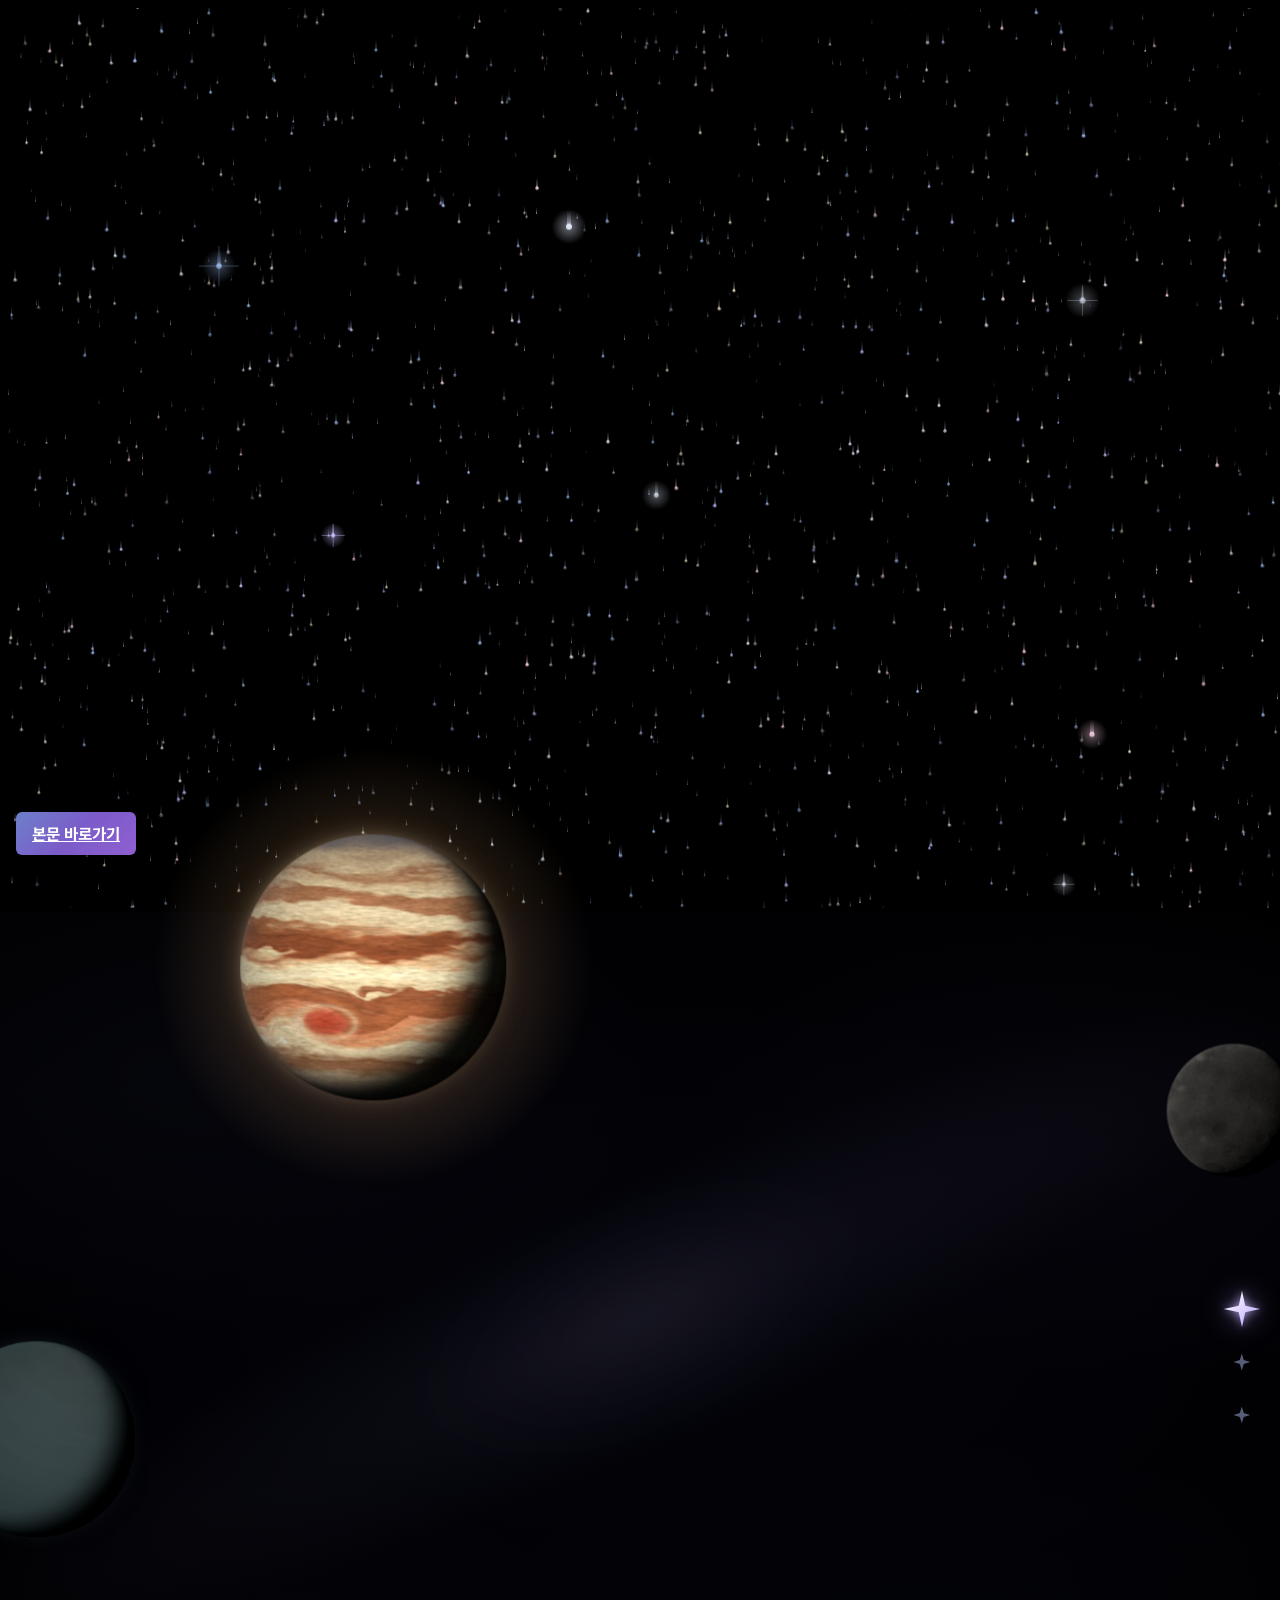
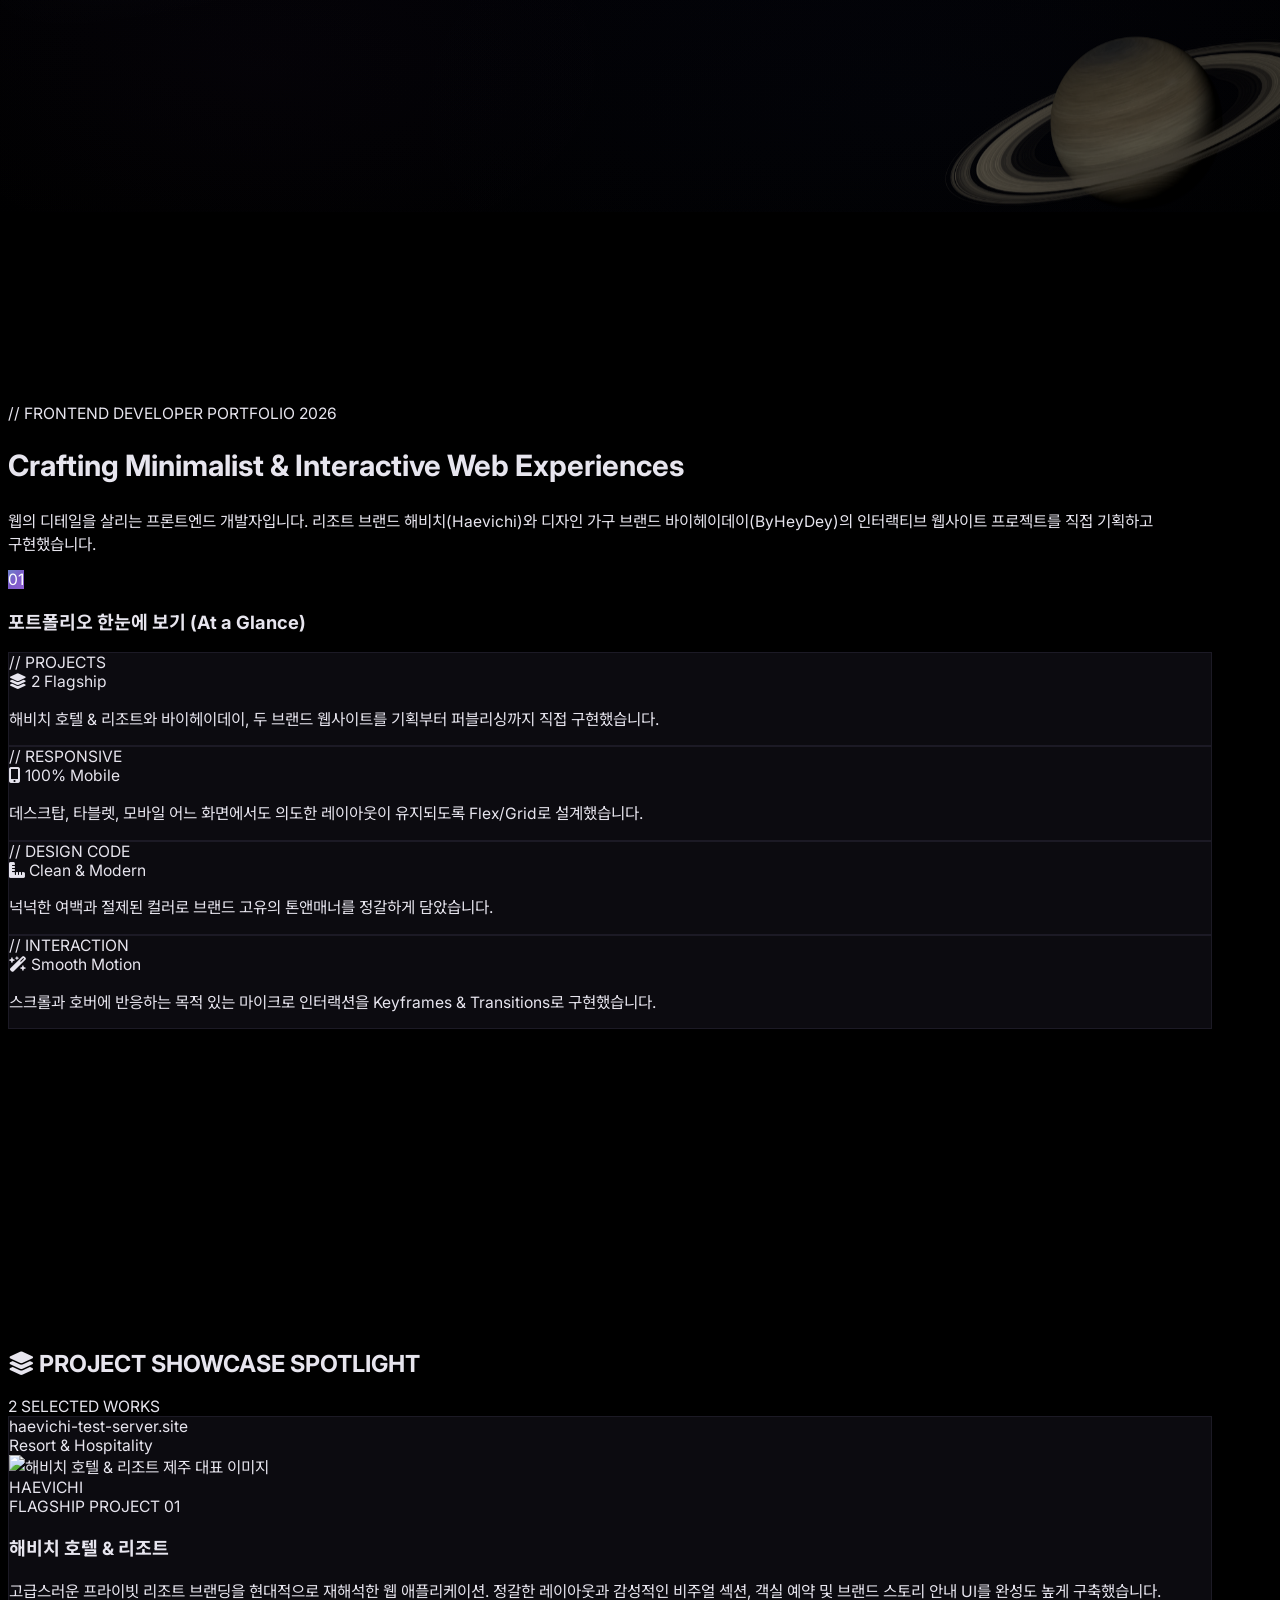
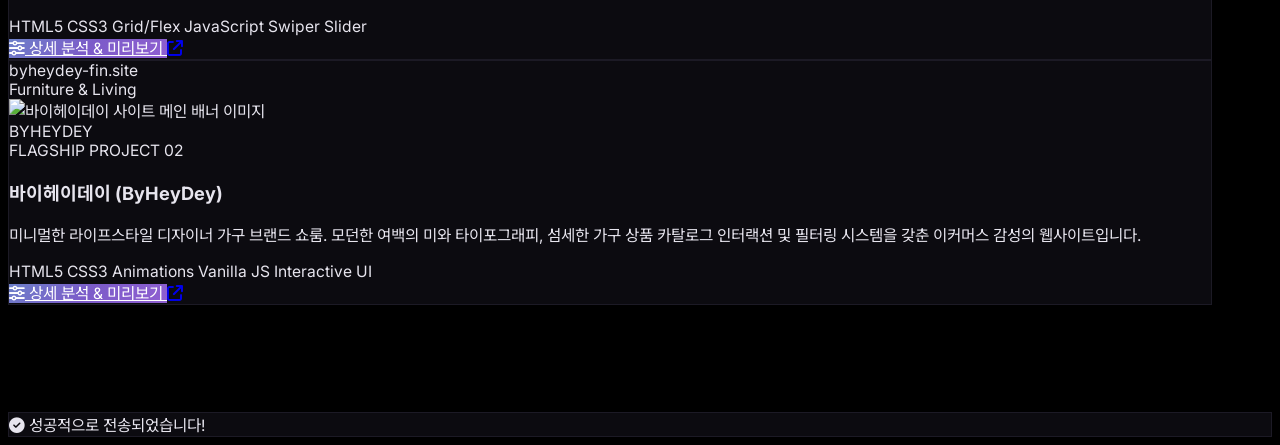
==== commit a4005183: "수정 그러나 렉" ====
--- a/index.html
+++ b/index.html
@@ -54,8 +54,8 @@
 <link href="https://fonts.googleapis.com/css2?family=Fira+Code:wght@400;500;600&amp;family=Inter:wght@300;400;500;600;700;800;900&amp;family=Noto+Sans+KR:wght@300;400;500;700;900&amp;display=swap" rel="stylesheet"/>
 <!-- FontAwesome Icons -->
 <link href="https://cdnjs.cloudflare.com/ajax/libs/font-awesome/6.4.0/css/all.min.css" rel="stylesheet"/>
-<link href="./index.css?v=20261026" rel="stylesheet"/>
-<link href="./planets.css?v=20261026" rel="stylesheet"/>
+<link href="./index.css?v=20261027" rel="stylesheet"/>
+<link href="./planets.css?v=20261027" rel="stylesheet"/>
 </head>
 <body class="relative min-h-screen selection:bg-white selection:text-black">
 <div aria-hidden="true" class="galaxy-bg"></div><canvas aria-hidden="true" class="fixed inset-0 z-0 pointer-events-none" id="stars"></canvas><a class="skip-link" href="#main">본문
@@ -284,7 +284,7 @@
 <span id="toastMessage">성공적으로 전송되었습니다!</span>
 </div>
 <script defer src="./stars.js"></script>
-<script defer src="./planets.js?v=20261026"></script>
+<script defer src="./planets.js?v=20261027"></script>
 <script defer="True" src="./index.js"></script>
 </body>
 </html>
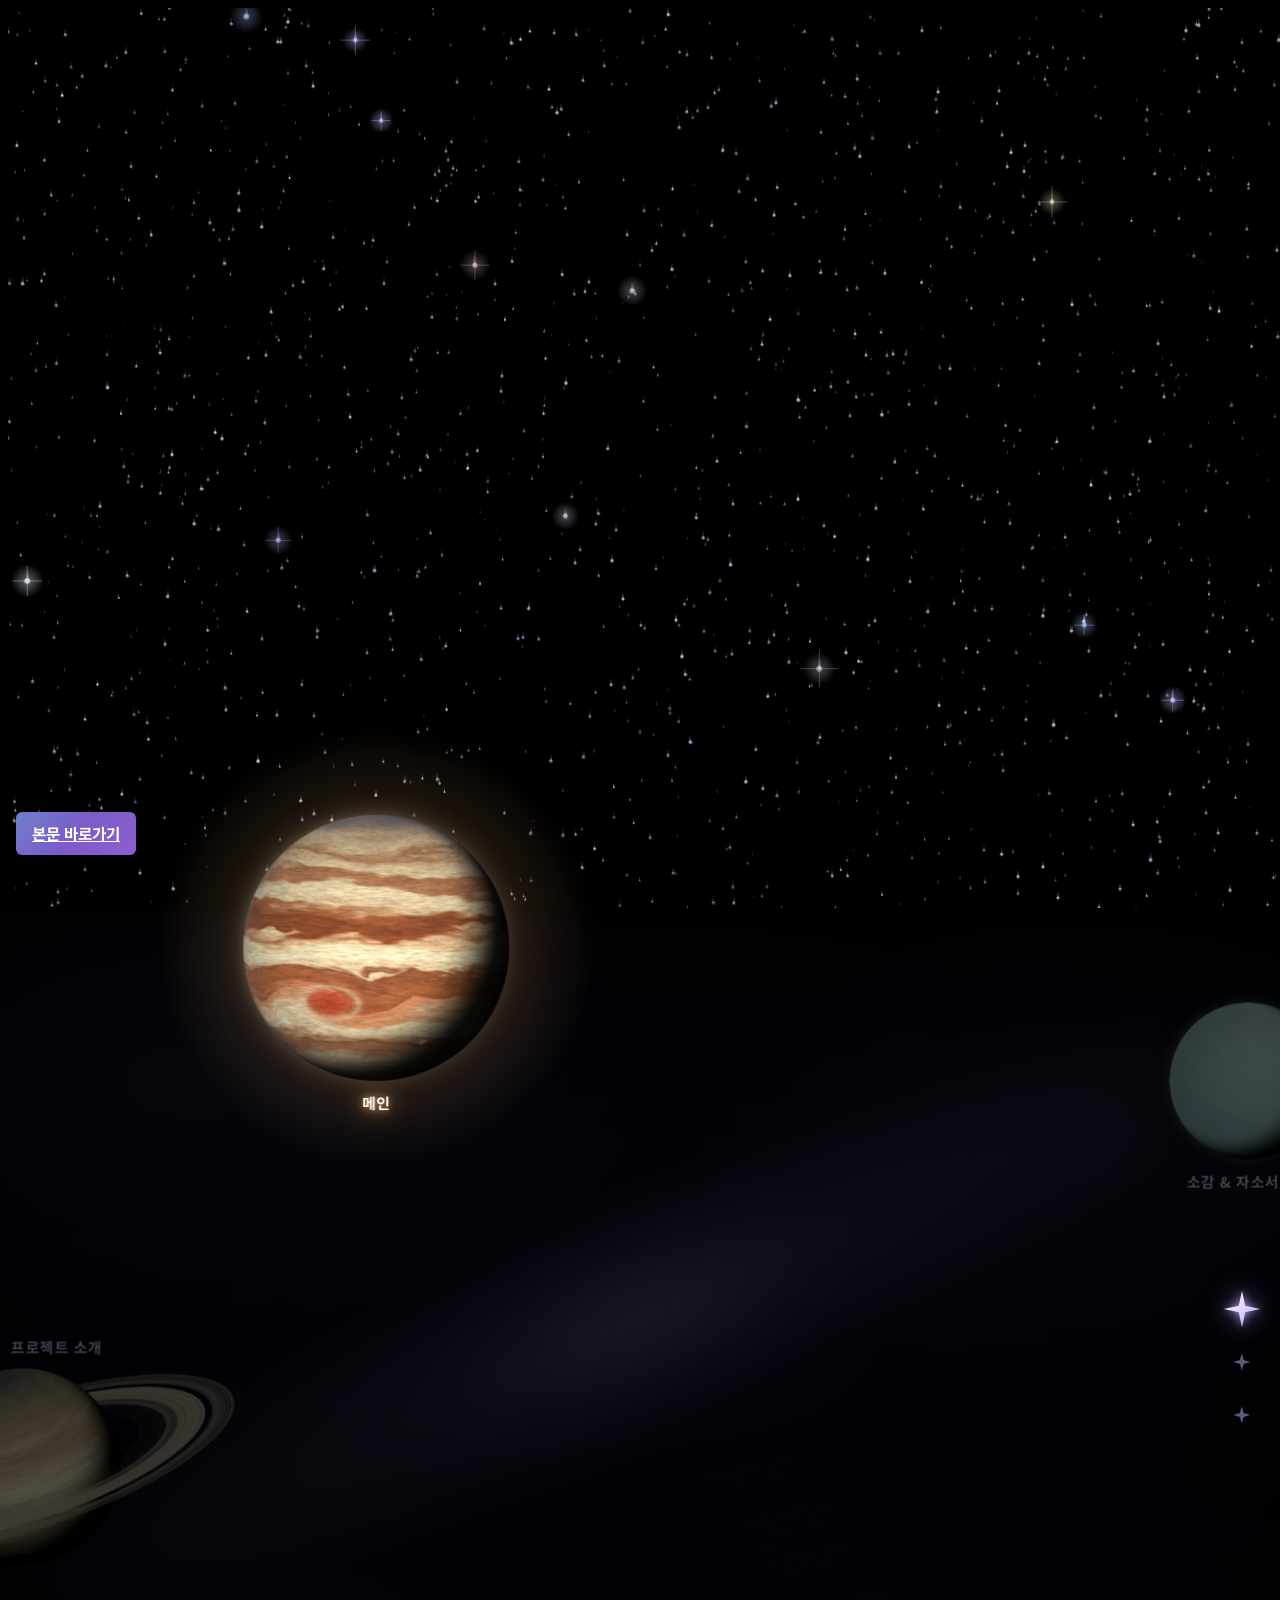
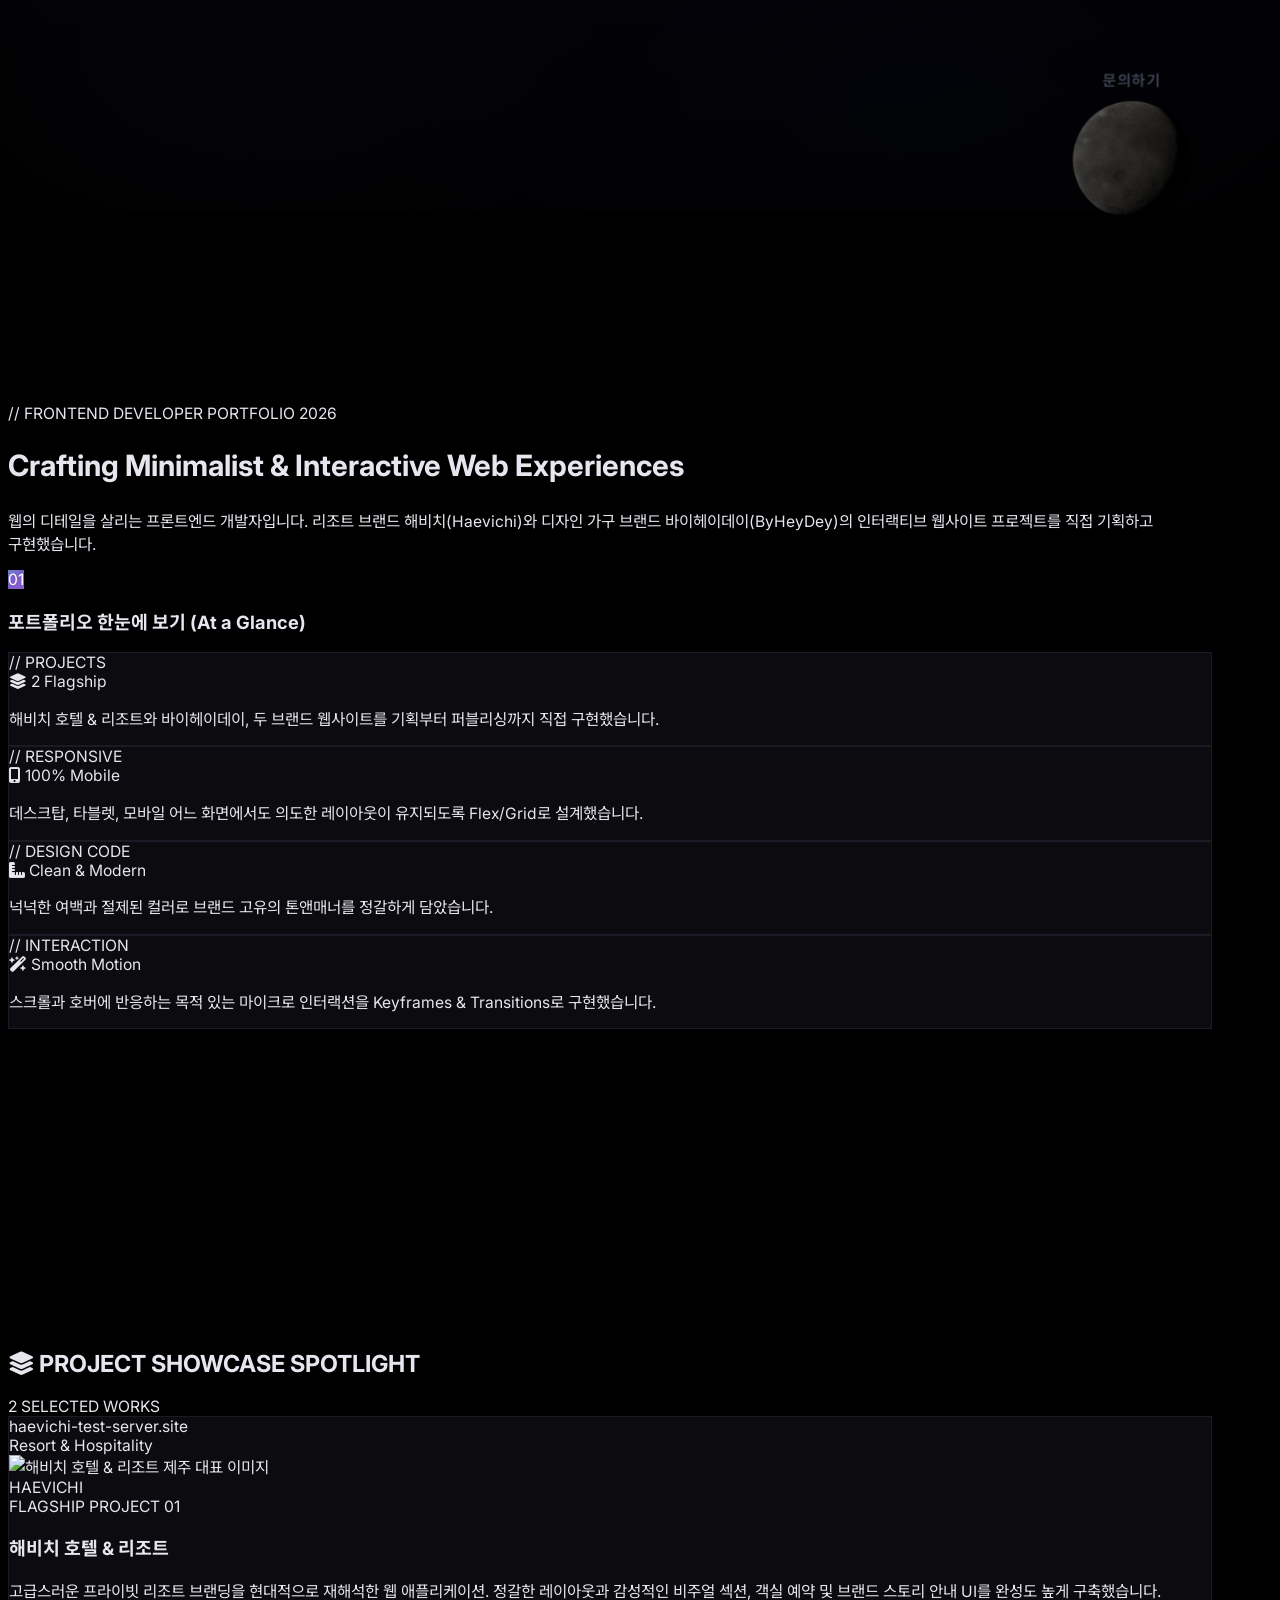
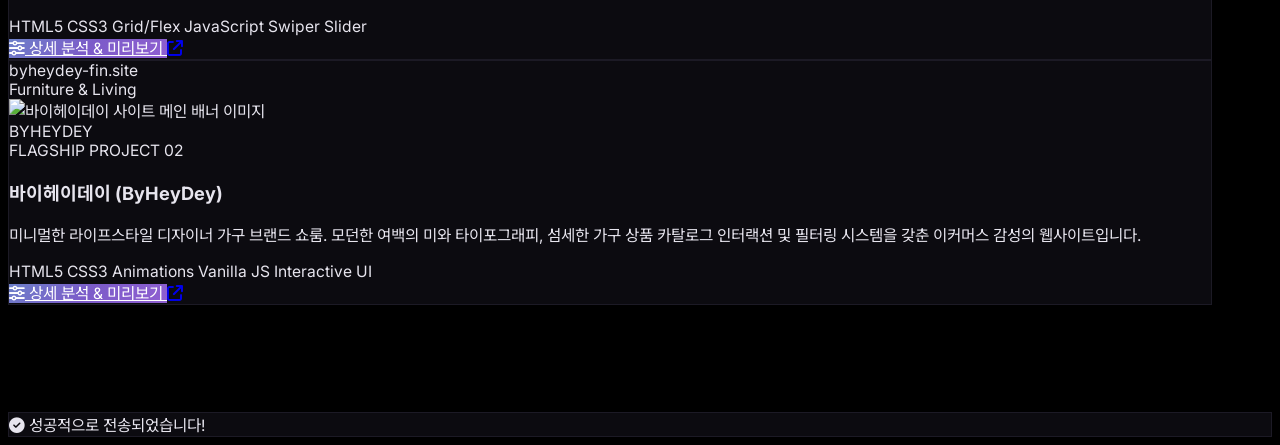
==== commit d3c4693d: "수정" ====
--- a/index.html
+++ b/index.html
@@ -54,8 +54,8 @@
 <link href="https://fonts.googleapis.com/css2?family=Fira+Code:wght@400;500;600&amp;family=Inter:wght@300;400;500;600;700;800;900&amp;family=Noto+Sans+KR:wght@300;400;500;700;900&amp;display=swap" rel="stylesheet"/>
 <!-- FontAwesome Icons -->
 <link href="https://cdnjs.cloudflare.com/ajax/libs/font-awesome/6.4.0/css/all.min.css" rel="stylesheet"/>
-<link href="./index.css?v=20261027" rel="stylesheet"/>
-<link href="./planets.css?v=20261027" rel="stylesheet"/>
+<link href="./index.css?v=20261028" rel="stylesheet"/>
+<link href="./planets.css?v=20261028" rel="stylesheet"/>
 </head>
 <body class="relative min-h-screen selection:bg-white selection:text-black">
 <div aria-hidden="true" class="galaxy-bg"></div><canvas aria-hidden="true" class="fixed inset-0 z-0 pointer-events-none" id="stars"></canvas><a class="skip-link" href="#main">본문
@@ -284,7 +284,7 @@
 <span id="toastMessage">성공적으로 전송되었습니다!</span>
 </div>
 <script defer src="./stars.js"></script>
-<script defer src="./planets.js?v=20261027"></script>
+<script defer src="./planets.js?v=20261028"></script>
 <script defer="True" src="./index.js"></script>
 </body>
 </html>
--- a/planets.css
+++ b/planets.css
@@ -54,9 +54,9 @@
 
 /* 행성별 크기 (실제 크기 순서를 유지) */
 .planet--jupiter { --d: 17rem;   --glow: rgba(255, 186, 120, .7); --float: driftA; --dur: 19s; --delay: -4s; }
-.planet--uranus  { --d: 12.5rem; --glow: rgba(140, 228, 238, .7); --float: driftB; --dur: 22s; --delay: -9s; }
-.planet--mercury { --d: 8.5rem;  --glow: rgba(225, 220, 210, .6); --float: driftC; --dur: 16s; --delay: -2s; }
-.planet--saturn  { --d: 11rem;  --disc: .4167; --ar: 2.0339; --glow: rgba(244, 218, 160, .65); --float: driftD; --dur: 24s; --delay: -12s; }
+.planet--uranus  { --d: 10rem; --glow: rgba(140, 228, 238, .7); --float: driftB; --dur: 22s; --delay: -9s; }
+.planet--mercury { --d: 7.5rem;  --glow: rgba(225, 220, 210, .6); --float: driftC; --dur: 16s; --delay: -2s; }
+.planet--saturn  { --d: 12.5rem; --disc: .4167; --ar: 2.0339; --glow: rgba(244, 218, 160, .65); --float: driftD; --dur: 24s; --delay: -12s; }
 
 .planet-img {
     display: block;
@@ -109,6 +109,38 @@
     0%, 100% { opacity: .38; transform: scale(.97); }
     50%      { opacity: .62; transform: scale(1.04); }
 }
+
+/* ---------- 행성 아래 메뉴 이름 ---------- */
+.planet-label {
+    position: absolute;
+    left: 50%;
+    top: calc(50% + var(--d) / 2 + .7rem);
+    transform: translateX(calc(-50% + var(--lx, 0px)));
+    white-space: nowrap;
+    font-family: 'Noto Sans KR', 'Inter', sans-serif;
+    font-size: .95rem;
+    font-weight: 700;
+    letter-spacing: .03em;
+    color: rgba(150, 156, 188, .4);            /* 꺼진 상태 */
+    text-shadow: none;
+    pointer-events: none;
+    transition: color .5s ease, text-shadow .5s ease, margin .6s cubic-bezier(.16, 1, .3, 1);
+}
+.planet.is-up .planet-label {
+    top: auto;
+    bottom: calc(50% + var(--d) / 2 + .7rem);
+}
+/* 켜진 상태: 호버/포커스 또는 현재 페이지 — 행성처럼 불이 들어옴 */
+.planet:hover .planet-label,
+.planet:focus-visible .planet-label,
+.planet.is-active .planet-label {
+    color: #fff;
+    text-shadow: 0 0 .5rem var(--glow), 0 0 1.2rem var(--glow), 0 0 2.2rem var(--glow);
+}
+/* 호버로 행성이 커지는 만큼 이름표도 비켜 줌 */
+.planet:hover .planet-label { margin-top: calc(var(--d) * .08); }
+.planet.is-up:hover .planet-label { margin-top: 0; margin-bottom: calc(var(--d) * .08); }
+.planet.is-flying .planet-label { visibility: hidden; }
 
 /* 아주 천천히 떠다니는 모션 */
 @keyframes driftA {
@@ -293,9 +325,9 @@
 @media (max-width: 767px) {
     :root { --nav-r: 1rem; --page-top: 5rem; }
     .planet--jupiter { --d: 11rem; }
-    .planet--uranus  { --d: 8rem; }
-    .planet--mercury { --d: 5.6rem; }
-    .planet--saturn  { --d: 7.4rem; }
+    .planet--uranus  { --d: 7rem; }
+    .planet--mercury { --d: 5.2rem; }
+    .planet--saturn  { --d: 8.4rem; }
     .section-nav { right: .35rem; gap: .35rem; }
     .section-star { width: 30px; height: 30px; }
     .section-star-shape { width: 21px; height: 21px; }
@@ -323,7 +355,7 @@
 
 @media (max-width: 767px) {
     /* 행성·별 네비는 숨기고 오른쪽 위 햄버거로 대체 */
-    .planet-nav, .planet-tip, .section-nav { display: none !important; }
+    .planet-nav, .section-nav { display: none !important; }
     #main { padding-right: 1rem; }
 
     /* 프로젝트 시연화면: 이미 모바일 화면이므로 Desktop / Mobile 전환 버튼은 숨김 */
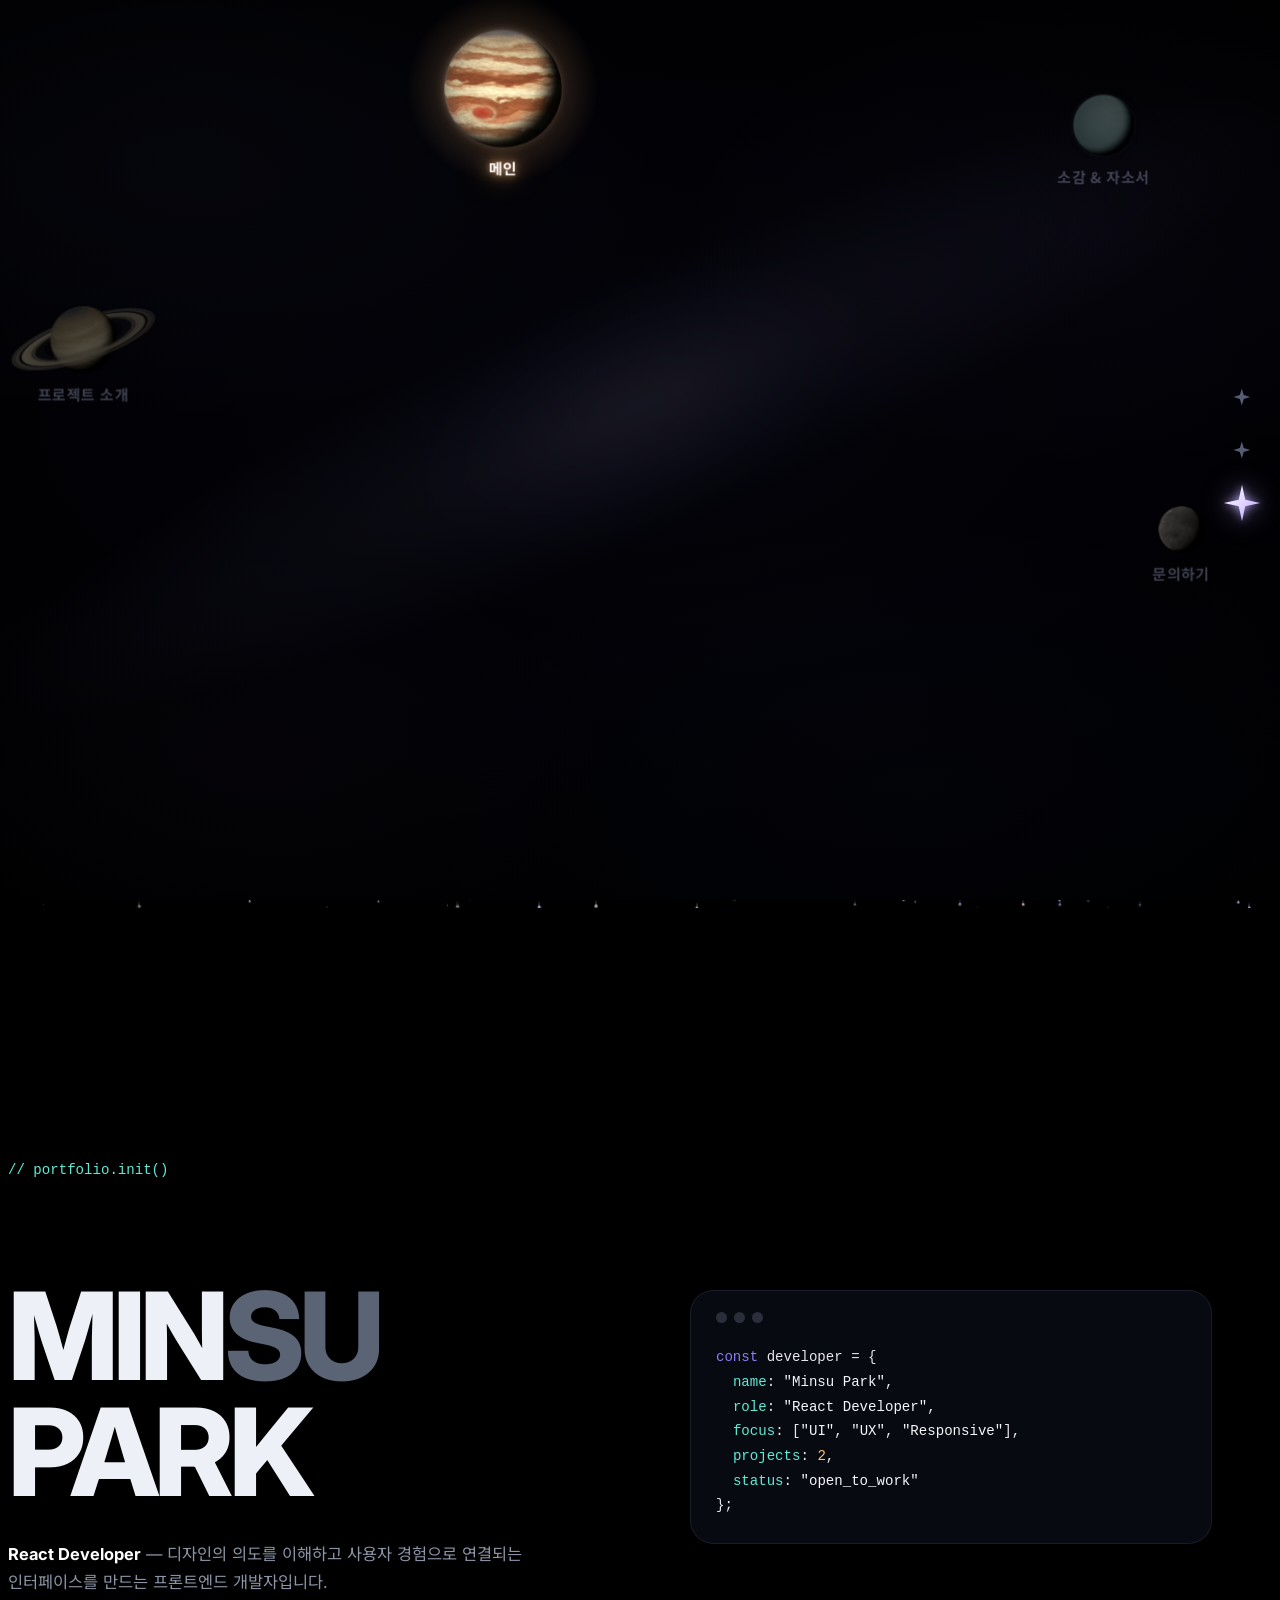
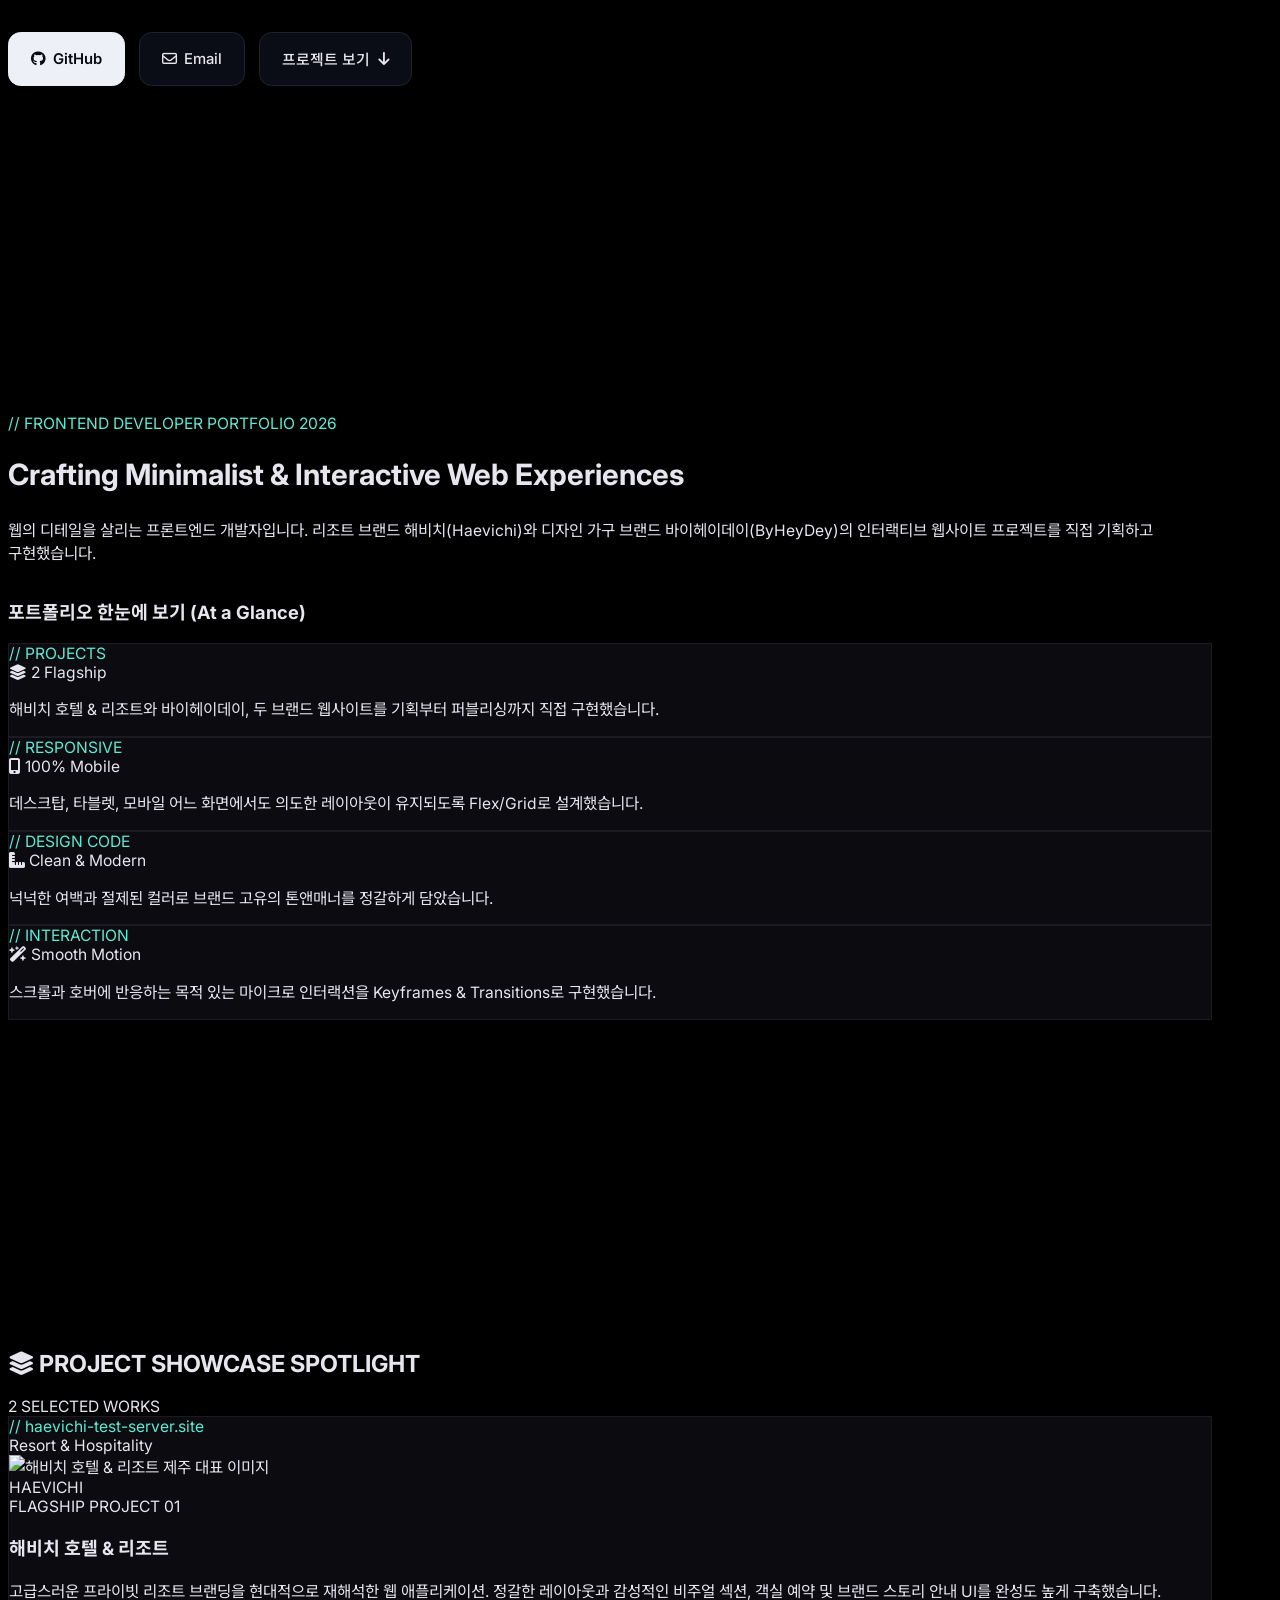
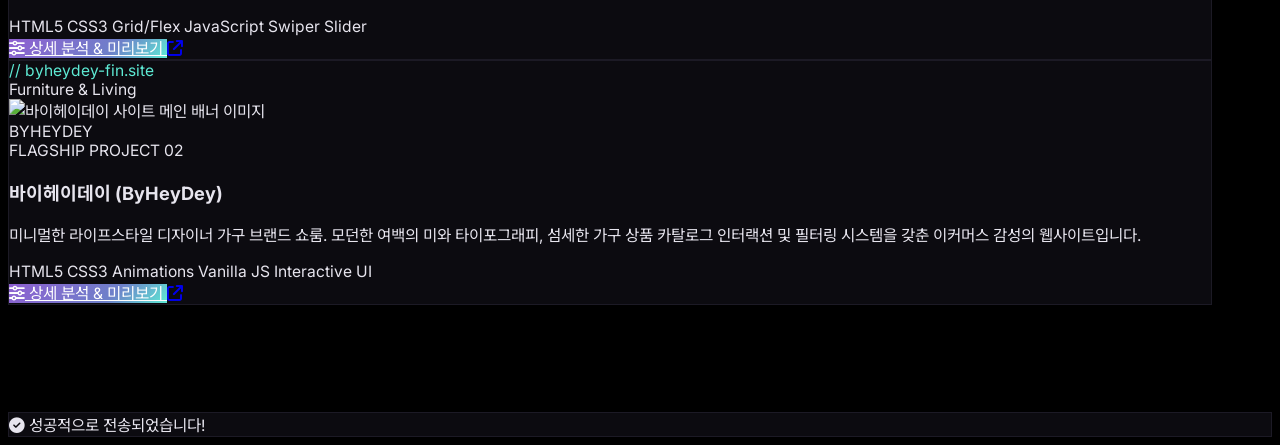
==== commit 8d53ef3f: "어느정도 수정됨" ====
--- a/index.html
+++ b/index.html
@@ -1,15 +1,16 @@
 <!DOCTYPE html>
 
 <html class="scroll-smooth" lang="ko">
+
 <head>
-<meta charset="utf-8"/>
-<script>try{if(sessionStorage.getItem("planetArrive")){document.documentElement.classList.add("planet-arriving");setTimeout(function(){document.documentElement.classList.remove("planet-arriving")},4000)}}catch(e){}</script>
-
-<meta content="width=device-width, initial-scale=1.0" name="viewport"/>
-<title>PORTFOLIO.DEV | 메인 페이지</title>
-<!-- Tailwind CSS -->
-<script src="https://cdn.tailwindcss.com"></script>
-<script>
+    <meta charset="utf-8" />
+    <script>try { if (sessionStorage.getItem("planetArrive")) { document.documentElement.classList.add("planet-arriving"); setTimeout(function () { document.documentElement.classList.remove("planet-arriving") }, 4000) } } catch (e) { }</script>
+
+    <meta content="width=device-width, initial-scale=1.0" name="viewport" />
+    <title>PORTFOLIO.DEV | 메인 페이지</title>
+    <!-- Tailwind CSS -->
+    <script src="https://cdn.tailwindcss.com"></script>
+    <script>
         tailwind.config = {
             theme: {
                 extend: {
@@ -48,243 +49,290 @@
             }
         }
     </script>
-<!-- Google Fonts -->
-<link href="https://fonts.googleapis.com" rel="preconnect"/>
-<link crossorigin="" href="https://fonts.gstatic.com" rel="preconnect"/>
-<link href="https://fonts.googleapis.com/css2?family=Fira+Code:wght@400;500;600&amp;family=Inter:wght@300;400;500;600;700;800;900&amp;family=Noto+Sans+KR:wght@300;400;500;700;900&amp;display=swap" rel="stylesheet"/>
-<!-- FontAwesome Icons -->
-<link href="https://cdnjs.cloudflare.com/ajax/libs/font-awesome/6.4.0/css/all.min.css" rel="stylesheet"/>
-<link href="./index.css?v=20261028" rel="stylesheet"/>
-<link href="./planets.css?v=20261028" rel="stylesheet"/>
+    <!-- Google Fonts -->
+    <link href="https://fonts.googleapis.com" rel="preconnect" />
+    <link crossorigin="" href="https://fonts.gstatic.com" rel="preconnect" />
+    <link
+        href="https://fonts.googleapis.com/css2?family=Fira+Code:wght@400;500;600&amp;family=Inter:wght@300;400;500;600;700;800;900&amp;family=Noto+Sans+KR:wght@300;400;500;700;900&amp;display=swap"
+        rel="stylesheet" />
+    <!-- FontAwesome Icons -->
+    <link href="https://cdnjs.cloudflare.com/ajax/libs/font-awesome/6.4.0/css/all.min.css" rel="stylesheet" />
+    <link href="./index.css?v=20261016-smooth2" rel="stylesheet" />
+    <link href="./planets.css?v=20261016-smooth2-smooth2" rel="stylesheet" />
 </head>
+
 <body class="relative min-h-screen selection:bg-white selection:text-black">
-<div aria-hidden="true" class="galaxy-bg"></div><canvas aria-hidden="true" class="fixed inset-0 z-0 pointer-events-none" id="stars"></canvas><a class="skip-link" href="#main">본문
+    <div aria-hidden="true" class="galaxy-bg"></div><canvas aria-hidden="true"
+        class="fixed inset-0 z-0 pointer-events-none" id="stars"></canvas><a class="skip-link" href="#main">본문
         바로가기</a>
-<div class="fixed inset-0 grid-bg pointer-events-none z-0"></div>
-<div class="fixed top-1/4 left-1/2 -translate-x-1/2 -translate-y-1/2 w-[600px] h-[600px] bg-white/[0.02] rounded-full blur-3xl pointer-events-none animate-pulse-glow z-0">
-</div>
-<!-- Scroll Progress Bar -->
-<div aria-hidden="true" class="fixed top-0 left-0 h-[3px] bg-white z-50 transition-all duration-150" id="scrollProgress" style="width: 0%;"></div>
-<!-- Main Dynamic Content Wrapper -->
-<main class="relative z-10 max-w-7xl mx-auto px-4 sm:px-6 lg:px-8" id="main">
-<!-- ========================================================================= -->
-<!-- ========================================================================= -->
-<section aria-labelledby="heading-1" class="tab-content transition-opacity duration-500" id="page-main">
-<!-- Hero Section: 이름 중심 소개 -->
-<div class="page-section intro-section" id="section-main">
-<div class="intro-grid">
-<div class="intro-text">
-<p class="intro-kicker">// portfolio.init()</p>
-<h1 class="intro-name" id="heading-1">MIN<span class="intro-name-dim">SU</span><br/>PARK</h1>
-<p class="intro-desc"><strong>React Developer</strong> — 디자인의 의도를 이해하고 사용자 경험으로 연결되는 인터페이스를 만드는 프론트엔드 개발자입니다.</p>
-<div class="intro-actions">
-<a class="intro-btn intro-btn--primary" href="https://github.com/mspark0509" rel="noopener noreferrer" target="_blank"><i class="fa-brands fa-github"></i> GitHub</a>
-<a class="intro-btn" href="mailto:mspark0509@gmail.com"><i class="fa-regular fa-envelope"></i> Email</a>
-<a class="intro-btn" href="#section-showcase">프로젝트 보기 <i class="fa-solid fa-arrow-down"></i></a>
-</div>
-</div>
-<div class="intro-code" aria-hidden="true">
-<div class="intro-code-dots"><span></span><span></span><span></span></div>
-<pre><code><span class="c-kw">const</span> developer = {
+    <div class="fixed inset-0 grid-bg pointer-events-none z-0"></div>
+    <div
+        class="fixed top-1/4 left-1/2 -translate-x-1/2 -translate-y-1/2 w-[600px] h-[600px] bg-white/[0.02] rounded-full blur-3xl pointer-events-none animate-pulse-glow z-0">
+    </div>
+    <!-- Scroll Progress Bar -->
+    <div aria-hidden="true" class="fixed top-0 left-0 h-[3px] bg-white z-50 transition-all duration-150"
+        id="scrollProgress" style="width: 0%;"></div>
+    <!-- Main Dynamic Content Wrapper -->
+    <main class="relative z-10 max-w-7xl mx-auto px-4 sm:px-6 lg:px-8" id="main">
+        <!-- ========================================================================= -->
+        <!-- ========================================================================= -->
+        <section aria-labelledby="heading-1" class="tab-content transition-opacity duration-500" id="page-main">
+            <!-- Hero Section: 이름 중심 소개 -->
+            <div class="page-section intro-section" id="section-main">
+                <div class="intro-grid">
+                    <div class="intro-text">
+                        <p class="intro-kicker">// portfolio.init()</p>
+                        <h1 class="intro-name" id="heading-1">MIN<span class="intro-name-dim">SU</span><br />PARK</h1>
+                        <p class="intro-desc"><strong>React Developer</strong> — 디자인의 의도를 이해하고 사용자 경험으로 연결되는 인터페이스를 만드는
+                            프론트엔드 개발자입니다.</p>
+                        <div class="intro-actions">
+                            <a class="intro-btn intro-btn--primary" href="https://github.com/mspark0509"
+                                rel="noopener noreferrer" target="_blank"><i class="fa-brands fa-github"></i> GitHub</a>
+                            <a class="intro-btn" href="mailto:mspark0509@gmail.com"><i
+                                    class="fa-regular fa-envelope"></i> Email</a>
+                            <a class="intro-btn" href="#section-showcase">프로젝트 보기 <i
+                                    class="fa-solid fa-arrow-down"></i></a>
+                        </div>
+                    </div>
+                    <div class="intro-code" aria-hidden="true">
+                        <div class="intro-code-dots"><span></span><span></span><span></span></div>
+                        <pre><code><span class="c-kw">const</span> developer = {
   <span class="c-key">name</span>: <span class="c-str">"Minsu Park"</span>,
   <span class="c-key">role</span>: <span class="c-str">"React Developer"</span>,
   <span class="c-key">focus</span>: [<span class="c-str">"UI"</span>, <span class="c-str">"UX"</span>, <span class="c-str">"Responsive"</span>],
   <span class="c-key">projects</span>: <span class="c-num">2</span>,
   <span class="c-key">status</span>: <span class="c-str">"open_to_work"</span>
 };</code></pre>
-</div>
-</div>
-</div>
-<!-- More Section: 포트폴리오 소개 (프로젝트 소개 / 소감 페이지 섹션과 같은 구성) -->
-<div class="page-section" id="section-more">
-<div class="text-center md:text-left border-b border-neutral-800 pb-10">
-<span class="text-xs font-mono text-neutral-500 block mb-3">// FRONTEND DEVELOPER PORTFOLIO 2026</span>
-<h2 class="text-2xl sm:text-3xl font-extrabold text-white tracking-tight mb-4" id="heading-more">Crafting Minimalist &amp; Interactive Web Experiences</h2>
-<p class="text-neutral-400 text-sm max-w-3xl" style="word-break: keep-all;">
-                    웹의 디테일을 살리는 프론트엔드 개발자입니다. 리조트 브랜드 <span class="text-white font-medium">해비치(Haevichi)</span>와
-                    디자인 가구 브랜드 <span class="text-white font-medium">바이헤이데이(ByHeyDey)</span>의
-                    인터랙티브 웹사이트 프로젝트를 직접 기획하고 구현했습니다.
-                </p>
-</div>
-<div class="mt-16">
-<div class="flex items-center gap-4 mb-10">
-<span class="w-8 h-8 rounded-lg bg-white text-black font-extrabold flex items-center justify-center text-sm">01</span>
-<h3 class="text-2xl font-bold text-white tracking-tight">포트폴리오 한눈에 보기 (At a Glance)</h3>
-</div>
-<div class="grid grid-cols-1 sm:grid-cols-2 lg:grid-cols-4 gap-6">
-<div class="glass-panel p-8 rounded-2xl border border-neutral-800 hover-glow">
-<span class="text-xs font-mono text-neutral-500 block mb-3">// PROJECTS</span>
-<div class="text-white text-xl mb-4 font-bold flex items-center gap-2">
-<i class="fa-solid fa-layer-group text-base text-neutral-400"></i>
-                            2 Flagship
-                        </div>
-<p class="text-sm text-neutral-300 leading-relaxed font-light" style="word-break: keep-all;">해비치 호텔 &amp; 리조트와 바이헤이데이, 두 브랜드 웹사이트를 기획부터 퍼블리싱까지 직접 구현했습니다.</p>
-</div>
-<div class="glass-panel p-8 rounded-2xl border border-neutral-800 hover-glow">
-<span class="text-xs font-mono text-neutral-500 block mb-3">// RESPONSIVE</span>
-<div class="text-white text-xl mb-4 font-bold flex items-center gap-2">
-<i class="fa-solid fa-mobile-screen-button text-base text-neutral-400"></i>
-                            100% Mobile
-                        </div>
-<p class="text-sm text-neutral-300 leading-relaxed font-light" style="word-break: keep-all;">데스크탑, 타블렛, 모바일 어느 화면에서도 의도한 레이아웃이 유지되도록 Flex/Grid로 설계했습니다.</p>
-</div>
-<div class="glass-panel p-8 rounded-2xl border border-neutral-800 hover-glow">
-<span class="text-xs font-mono text-neutral-500 block mb-3">// DESIGN CODE</span>
-<div class="text-white text-xl mb-4 font-bold flex items-center gap-2">
-<i class="fa-solid fa-ruler-combined text-base text-neutral-400"></i>
-                            Clean &amp; Modern
-                        </div>
-<p class="text-sm text-neutral-300 leading-relaxed font-light" style="word-break: keep-all;">넉넉한 여백과 절제된 컬러로 브랜드 고유의 톤앤매너를 정갈하게 담았습니다.</p>
-</div>
-<div class="glass-panel p-8 rounded-2xl border border-neutral-800 hover-glow">
-<span class="text-xs font-mono text-neutral-500 block mb-3">// INTERACTION</span>
-<div class="text-white text-xl mb-4 font-bold flex items-center gap-2">
-<i class="fa-solid fa-wand-magic-sparkles text-base text-neutral-400"></i>
-                            Smooth Motion
-                        </div>
-<p class="text-sm text-neutral-300 leading-relaxed font-light" style="word-break: keep-all;">스크롤과 호버에 반응하는 목적 있는 마이크로 인터랙션을 Keyframes &amp; Transitions로 구현했습니다.</p>
-</div>
-</div>
-</div>
-</div>
-<!-- Spotlight Showcase Cards -->
-<div class="page-section space-y-12" id="section-showcase">
-<div class="flex items-center justify-between border-b border-neutral-800 pb-4">
-<h2 class="text-2xl font-bold tracking-tight text-white flex items-center gap-3">
-<i class="fa-solid fa-layer-group text-sm text-neutral-400"></i>
+                    </div>
+                </div>
+            </div>
+            <!-- More Section: 포트폴리오 소개 (프로젝트 소개 / 소감 페이지 섹션과 같은 구성) -->
+            <div class="page-section" id="section-more">
+                <div class="text-center md:text-left border-b border-neutral-800 pb-10">
+                    <span class="text-xs font-mono kicker block mb-3">// FRONTEND DEVELOPER PORTFOLIO 2026</span>
+                    <h2 class="text-2xl sm:text-3xl font-extrabold text-white tracking-tight mb-4" id="heading-more">
+                        Crafting Minimalist &amp; Interactive Web Experiences</h2>
+                    <p class="text-neutral-400 text-sm max-w-3xl" style="word-break: keep-all;">
+                        웹의 디테일을 살리는 프론트엔드 개발자입니다. 리조트 브랜드 <span class="text-white font-medium">해비치(Haevichi)</span>와
+                        디자인 가구 브랜드 <span class="text-white font-medium">바이헤이데이(ByHeyDey)</span>의
+                        인터랙티브 웹사이트 프로젝트를 직접 기획하고 구현했습니다.
+                    </p>
+                </div>
+                <div class="mt-16">
+                    <div class="flex items-center gap-4 mb-10">
+                        <h3 class="text-2xl font-bold text-white tracking-tight">포트폴리오 한눈에 보기 (At a Glance)</h3>
+                    </div>
+                    <div class="grid grid-cols-1 sm:grid-cols-2 lg:grid-cols-4 gap-6">
+                        <div class="glass-panel p-8 rounded-2xl border border-neutral-800 hover-glow">
+                            <span class="text-xs font-mono kicker block mb-3">// PROJECTS</span>
+                            <div class="text-white text-xl mb-4 font-bold flex items-center gap-2">
+                                <i class="fa-solid fa-layer-group text-base text-neutral-400"></i>
+                                2 Flagship
+                            </div>
+                            <p class="text-sm text-neutral-300 leading-relaxed font-light"
+                                style="word-break: keep-all;">해비치 호텔 &amp; 리조트와 바이헤이데이, 두 브랜드 웹사이트를 기획부터 퍼블리싱까지 직접
+                                구현했습니다.</p>
+                        </div>
+                        <div class="glass-panel p-8 rounded-2xl border border-neutral-800 hover-glow">
+                            <span class="text-xs font-mono kicker block mb-3">// RESPONSIVE</span>
+                            <div class="text-white text-xl mb-4 font-bold flex items-center gap-2">
+                                <i class="fa-solid fa-mobile-screen-button text-base text-neutral-400"></i>
+                                100% Mobile
+                            </div>
+                            <p class="text-sm text-neutral-300 leading-relaxed font-light"
+                                style="word-break: keep-all;">데스크탑, 타블렛, 모바일 어느 화면에서도 의도한 레이아웃이 유지되도록 Flex/Grid로 설계했습니다.
+                            </p>
+                        </div>
+                        <div class="glass-panel p-8 rounded-2xl border border-neutral-800 hover-glow">
+                            <span class="text-xs font-mono kicker block mb-3">// DESIGN CODE</span>
+                            <div class="text-white text-xl mb-4 font-bold flex items-center gap-2">
+                                <i class="fa-solid fa-ruler-combined text-base text-neutral-400"></i>
+                                Clean &amp; Modern
+                            </div>
+                            <p class="text-sm text-neutral-300 leading-relaxed font-light"
+                                style="word-break: keep-all;">넉넉한 여백과 절제된 컬러로 브랜드 고유의 톤앤매너를 정갈하게 담았습니다.</p>
+                        </div>
+                        <div class="glass-panel p-8 rounded-2xl border border-neutral-800 hover-glow">
+                            <span class="text-xs font-mono kicker block mb-3">// INTERACTION</span>
+                            <div class="text-white text-xl mb-4 font-bold flex items-center gap-2">
+                                <i class="fa-solid fa-wand-magic-sparkles text-base text-neutral-400"></i>
+                                Smooth Motion
+                            </div>
+                            <p class="text-sm text-neutral-300 leading-relaxed font-light"
+                                style="word-break: keep-all;">스크롤과 호버에 반응하는 목적 있는 마이크로 인터랙션을 Keyframes &amp;
+                                Transitions로 구현했습니다.</p>
+                        </div>
+                    </div>
+                </div>
+            </div>
+            <!-- Spotlight Showcase Cards -->
+            <div class="page-section space-y-12" id="section-showcase">
+                <div class="flex items-center justify-between border-b border-neutral-800 pb-4">
+                    <h2 class="text-2xl font-bold tracking-tight text-white flex items-center gap-3">
+                        <i class="fa-solid fa-layer-group text-sm text-neutral-400"></i>
                         PROJECT SHOWCASE SPOTLIGHT
                     </h2>
-<span class="text-xs font-mono text-neutral-500">2 SELECTED WORKS</span>
-</div>
-<div class="grid grid-cols-1 lg:grid-cols-2 gap-8">
-<!-- Showcase Card 1: Haevichi -->
-<div class="glass-panel rounded-2xl overflow-hidden hover-glow group flex flex-col justify-between">
-<div>
-<!-- Mockup Header Bar -->
-<div class="bg-neutral-900 border-b border-neutral-800 p-4 flex items-center justify-between">
-<div class="flex items-center gap-2">
-<span class="w-3 h-3 rounded-full bg-neutral-700"></span>
-<span class="w-3 h-3 rounded-full bg-neutral-700"></span>
-<span class="w-3 h-3 rounded-full bg-neutral-700"></span>
-<span class="ml-2 font-mono text-xs text-neutral-400">haevichi-test-server.site</span>
-</div>
-<span class="text-[10px] font-mono px-2 py-0.5 rounded bg-neutral-800 text-neutral-300">Resort
+                    <span class="text-xs font-mono text-neutral-500">2 SELECTED WORKS</span>
+                </div>
+                <div class="grid grid-cols-1 lg:grid-cols-2 gap-8">
+                    <!-- Showcase Card 1: Haevichi -->
+                    <div class="glass-panel rounded-2xl overflow-hidden hover-glow group flex flex-col justify-between">
+                        <div>
+                            <!-- Mockup Header Bar -->
+                            <div
+                                class="bg-neutral-900 border-b border-neutral-800 p-4 flex items-center justify-between">
+                                <div class="flex items-center gap-2">
+                                    <!-- <span class="w-3 h-3 rounded-full bg-neutral-700"></span>
+                                    <span class="w-3 h-3 rounded-full bg-neutral-700"></span> 
+                                    <span class="w-3 h-3 rounded-full bg-neutral-700"></span> -->
+                                    <span class="font-mono text-xs kicker">// haevichi-test-server.site</span>
+                                </div>
+                                <span
+                                    class="text-[10px] font-mono px-2 py-0.5 rounded bg-neutral-800 text-neutral-300">Resort
                                     &amp; Hospitality</span>
-</div>
-<!-- Image Container / Visual Teaser -->
-<div class="relative h-64 bg-neutral-950 overflow-hidden group">
-<div class="absolute inset-0 bg-gradient-to-t from-neutral-950 via-transparent to-transparent z-10 opacity-80">
-</div>
-<img alt="해비치 호텔 &amp; 리조트 제주 대표 이미지" class="absolute inset-0 w-full h-full object-cover group-hover:scale-105 transition-transform duration-700" decoding="async" loading="lazy" onerror="this.classList.add('hidden'); this.nextElementSibling.classList.remove('hidden')" src="https://mspark0509.github.io/haevichi-test-server/images/Hero/hero1.png"/>
-<div class="hidden absolute inset-0">
-<div class="w-full h-full flex items-center justify-center p-8 text-center">
-<div class="text-4xl font-extrabold tracking-widest text-white">HAEVICHI</div>
-</div>
-</div>
-<div class="absolute bottom-4 left-6 z-20">
-<span class="text-xs font-mono text-neutral-400 block mb-1">FLAGSHIP PROJECT
+                            </div>
+                            <!-- Image Container / Visual Teaser -->
+                            <div class="relative h-64 bg-neutral-950 overflow-hidden group">
+                                <div
+                                    class="absolute inset-0 bg-gradient-to-t from-neutral-950 via-transparent to-transparent z-10 opacity-80">
+                                </div>
+                                <img alt="해비치 호텔 &amp; 리조트 제주 대표 이미지"
+                                    class="absolute inset-0 w-full h-full object-cover group-hover:scale-105 transition-transform duration-700"
+                                    decoding="async" loading="lazy"
+                                    onerror="this.classList.add('hidden'); this.nextElementSibling.classList.remove('hidden')"
+                                    src="https://mspark0509.github.io/haevichi-test-server/images/Hero/hero1.png" />
+                                <div class="hidden absolute inset-0">
+                                    <div class="w-full h-full flex items-center justify-center p-8 text-center">
+                                        <div class="text-4xl font-extrabold tracking-widest text-white">HAEVICHI</div>
+                                    </div>
+                                </div>
+                                <div class="absolute bottom-4 left-6 z-20">
+                                    <span class="text-xs font-mono text-neutral-400 block mb-1">FLAGSHIP PROJECT
                                         01</span>
-<h3 class="text-2xl font-bold text-white">해비치 호텔 &amp; 리조트</h3>
-</div>
-</div>
-<!-- Description & Tags -->
-<div class="p-6">
-<p class="text-sm text-neutral-400 leading-relaxed mb-6">
+                                    <h3 class="text-2xl font-bold text-white">해비치 호텔 &amp; 리조트</h3>
+                                </div>
+                            </div>
+                            <!-- Description & Tags -->
+                            <div class="p-6">
+                                <p class="text-sm text-neutral-400 leading-relaxed mb-6">
                                     고급스러운 프라이빗 리조트 브랜딩을 현대적으로 재해석한 웹 애플리케이션. 정갈한 레이아웃과 감성적인 비주얼 섹션, 객실 예약 및 브랜드 스토리 안내
                                     UI를 완성도 높게 구축했습니다.
                                 </p>
-<div class="flex flex-wrap gap-2 mb-6">
-<span class="text-xs font-mono px-2.5 py-1 rounded-md bg-neutral-900 border border-neutral-800 text-neutral-300">HTML5</span>
-<span class="text-xs font-mono px-2.5 py-1 rounded-md bg-neutral-900 border border-neutral-800 text-neutral-300">CSS3
+                                <div class="flex flex-wrap gap-2 mb-6">
+                                    <span
+                                        class="text-xs font-mono px-2.5 py-1 rounded-md bg-neutral-900 border border-neutral-800 text-neutral-300">HTML5</span>
+                                    <span
+                                        class="text-xs font-mono px-2.5 py-1 rounded-md bg-neutral-900 border border-neutral-800 text-neutral-300">CSS3
                                         Grid/Flex</span>
-<span class="text-xs font-mono px-2.5 py-1 rounded-md bg-neutral-900 border border-neutral-800 text-neutral-300">JavaScript</span>
-<span class="text-xs font-mono px-2.5 py-1 rounded-md bg-neutral-900 border border-neutral-800 text-neutral-300">Swiper
+                                    <span
+                                        class="text-xs font-mono px-2.5 py-1 rounded-md bg-neutral-900 border border-neutral-800 text-neutral-300">JavaScript</span>
+                                    <span
+                                        class="text-xs font-mono px-2.5 py-1 rounded-md bg-neutral-900 border border-neutral-800 text-neutral-300">Swiper
                                         Slider</span>
-</div>
-</div>
-</div>
-<!-- Card Actions Footer -->
-<div class="p-6 pt-0 flex items-center gap-3">
-<a class="btn-glow-sm flex-1 py-3 rounded-lg bg-white text-black font-semibold text-xs text-center hover:bg-neutral-200 transition-colors flex items-center justify-center gap-2" href="projects.html#haevichi">
-<i class="fa-solid fa-sliders text-xs"></i> 상세 분석 &amp; 미리보기
+                                </div>
+                            </div>
+                        </div>
+                        <!-- Card Actions Footer -->
+                        <div class="p-6 pt-0 flex items-center gap-3">
+                            <a class="btn-glow-sm flex-1 py-3 rounded-lg bg-white text-black font-semibold text-xs text-center hover:bg-neutral-200 transition-colors flex items-center justify-center gap-2"
+                                href="projects.html#haevichi">
+                                <i class="fa-solid fa-sliders text-xs"></i> 상세 분석 &amp; 미리보기
                             </a>
-<a class="btn-glow-sm p-3 rounded-lg border border-neutral-800 text-neutral-300 hover:text-white hover:border-neutral-600 transition-colors" href="https://mspark0509.github.io/haevichi-test-server/" rel="noopener noreferrer" target="_blank" title="외부 사이트 열기">
-<i class="fa-solid fa-arrow-up-right-from-square"></i>
-</a>
-</div>
-</div>
-<!-- Showcase Card 2: ByHeyDey -->
-<div class="glass-panel rounded-2xl overflow-hidden hover-glow group flex flex-col justify-between">
-<div>
-<!-- Mockup Header Bar -->
-<div class="bg-neutral-900 border-b border-neutral-800 p-4 flex items-center justify-between">
-<div class="flex items-center gap-2">
-<span class="w-3 h-3 rounded-full bg-neutral-700"></span>
-<span class="w-3 h-3 rounded-full bg-neutral-700"></span>
-<span class="w-3 h-3 rounded-full bg-neutral-700"></span>
-<span class="ml-2 font-mono text-xs text-neutral-400">byheydey-fin.site</span>
-</div>
-<span class="text-[10px] font-mono px-2 py-0.5 rounded bg-neutral-800 text-neutral-300">Furniture
+                            <a class="btn-glow-sm p-3 rounded-lg border border-neutral-800 text-neutral-300 hover:text-white hover:border-neutral-600 transition-colors"
+                                href="https://mspark0509.github.io/haevichi-test-server/" rel="noopener noreferrer"
+                                target="_blank" title="외부 사이트 열기">
+                                <i class="fa-solid fa-arrow-up-right-from-square"></i>
+                            </a>
+                        </div>
+                    </div>
+                    <!-- Showcase Card 2: ByHeyDey -->
+                    <div class="glass-panel rounded-2xl overflow-hidden hover-glow group flex flex-col justify-between">
+                        <div>
+                            <!-- Mockup Header Bar -->
+                            <div
+                                class="bg-neutral-900 border-b border-neutral-800 p-4 flex items-center justify-between">
+                                <div class="flex items-center gap-2">
+                                    <!-- <span class="w-3 h-3 rounded-full bg-neutral-700"></span>
+                                    <span class="w-3 h-3 rounded-full bg-neutral-700"></span>
+                                    <span class="w-3 h-3 rounded-full bg-neutral-700"></span> -->
+                                    <span class="font-mono text-xs kicker">// byheydey-fin.site</span>
+                                </div>
+                                <span
+                                    class="text-[10px] font-mono px-2 py-0.5 rounded bg-neutral-800 text-neutral-300">Furniture
                                     &amp; Living</span>
-</div>
-<!-- Image Container / Visual Teaser -->
-<div class="relative h-64 bg-neutral-950 overflow-hidden group">
-<div class="absolute inset-0 bg-gradient-to-t from-neutral-950 via-transparent to-transparent z-10 opacity-80">
-</div>
-<img alt="바이헤이데이 사이트 메인 배너 이미지" class="absolute inset-0 w-full h-full object-cover group-hover:scale-105 transition-transform duration-700" decoding="async" loading="lazy" onerror="this.classList.add('hidden'); this.nextElementSibling.classList.remove('hidden')" src="https://wjdqhal.github.io/byheydey-fin/images/header/header-main-slider2.png"/>
-<div class="hidden absolute inset-0">
-<div class="w-full h-full flex items-center justify-center p-8 text-center">
-<div class="text-4xl font-black tracking-tighter text-white">BYHEYDEY</div>
-</div>
-</div>
-<div class="absolute bottom-4 left-6 z-20">
-<span class="text-xs font-mono text-neutral-400 block mb-1">FLAGSHIP PROJECT
+                            </div>
+                            <!-- Image Container / Visual Teaser -->
+                            <div class="relative h-64 bg-neutral-950 overflow-hidden group">
+                                <div
+                                    class="absolute inset-0 bg-gradient-to-t from-neutral-950 via-transparent to-transparent z-10 opacity-80">
+                                </div>
+                                <img alt="바이헤이데이 사이트 메인 배너 이미지"
+                                    class="absolute inset-0 w-full h-full object-cover group-hover:scale-105 transition-transform duration-700"
+                                    decoding="async" loading="lazy"
+                                    onerror="this.classList.add('hidden'); this.nextElementSibling.classList.remove('hidden')"
+                                    src="https://wjdqhal.github.io/byheydey-fin/images/header/header-main-slider2.png" />
+                                <div class="hidden absolute inset-0">
+                                    <div class="w-full h-full flex items-center justify-center p-8 text-center">
+                                        <div class="text-4xl font-black tracking-tighter text-white">BYHEYDEY</div>
+                                    </div>
+                                </div>
+                                <div class="absolute bottom-4 left-6 z-20">
+                                    <span class="text-xs font-mono text-neutral-400 block mb-1">FLAGSHIP PROJECT
                                         02</span>
-<h3 class="text-2xl font-bold text-white">바이헤이데이 (ByHeyDey)</h3>
-</div>
-</div>
-<!-- Description & Tags -->
-<div class="p-6">
-<p class="text-sm text-neutral-400 leading-relaxed mb-6">
+                                    <h3 class="text-2xl font-bold text-white">바이헤이데이 (ByHeyDey)</h3>
+                                </div>
+                            </div>
+                            <!-- Description & Tags -->
+                            <div class="p-6">
+                                <p class="text-sm text-neutral-400 leading-relaxed mb-6">
                                     미니멀한 라이프스타일 디자이너 가구 브랜드 쇼룸. 모던한 여백의 미와 타이포그래피, 섬세한 가구 상품 카탈로그 인터랙션 및 필터링 시스템을 갖춘
                                     이커머스 감성의 웹사이트입니다.
                                 </p>
-<div class="flex flex-wrap gap-2 mb-6">
-<span class="text-xs font-mono px-2.5 py-1 rounded-md bg-neutral-900 border border-neutral-800 text-neutral-300">HTML5</span>
-<span class="text-xs font-mono px-2.5 py-1 rounded-md bg-neutral-900 border border-neutral-800 text-neutral-300">CSS3
+                                <div class="flex flex-wrap gap-2 mb-6">
+                                    <span
+                                        class="text-xs font-mono px-2.5 py-1 rounded-md bg-neutral-900 border border-neutral-800 text-neutral-300">HTML5</span>
+                                    <span
+                                        class="text-xs font-mono px-2.5 py-1 rounded-md bg-neutral-900 border border-neutral-800 text-neutral-300">CSS3
                                         Animations</span>
-<span class="text-xs font-mono px-2.5 py-1 rounded-md bg-neutral-900 border border-neutral-800 text-neutral-300">Vanilla
+                                    <span
+                                        class="text-xs font-mono px-2.5 py-1 rounded-md bg-neutral-900 border border-neutral-800 text-neutral-300">Vanilla
                                         JS</span>
-<span class="text-xs font-mono px-2.5 py-1 rounded-md bg-neutral-900 border border-neutral-800 text-neutral-300">Interactive
+                                    <span
+                                        class="text-xs font-mono px-2.5 py-1 rounded-md bg-neutral-900 border border-neutral-800 text-neutral-300">Interactive
                                         UI</span>
-</div>
-</div>
-</div>
-<!-- Card Actions Footer -->
-<div class="p-6 pt-0 flex items-center gap-3">
-<a class="btn-glow-sm flex-1 py-3 rounded-lg bg-white text-black font-semibold text-xs text-center hover:bg-neutral-200 transition-colors flex items-center justify-center gap-2" href="projects.html#byheydey">
-<i class="fa-solid fa-sliders text-xs"></i> 상세 분석 &amp; 미리보기
+                                </div>
+                            </div>
+                        </div>
+                        <!-- Card Actions Footer -->
+                        <div class="p-6 pt-0 flex items-center gap-3">
+                            <a class="btn-glow-sm flex-1 py-3 rounded-lg bg-white text-black font-semibold text-xs text-center hover:bg-neutral-200 transition-colors flex items-center justify-center gap-2"
+                                href="projects.html#byheydey">
+                                <i class="fa-solid fa-sliders text-xs"></i> 상세 분석 &amp; 미리보기
                             </a>
-<a class="btn-glow-sm p-3 rounded-lg border border-neutral-800 text-neutral-300 hover:text-white hover:border-neutral-600 transition-colors" href="https://wjdqhal.github.io/byheydey-fin/" rel="noopener noreferrer" target="_blank" title="외부 사이트 열기">
-<i class="fa-solid fa-arrow-up-right-from-square"></i>
-</a>
-</div>
-</div>
-</div>
-</div>
-</section>
-<!-- ========================================================================= -->
-<!-- ========================================================================= -->
-<!-- ========================================================================= -->
-<!-- ========================================================================= -->
-</main>
-<!-- Toast Notification Widget -->
-<div class="fixed bottom-6 right-6 z-50 glass-panel px-5 py-3 rounded-xl border border-neutral-700 text-xs text-white flex items-center gap-3 opacity-0 translate-y-4 pointer-events-none shadow-xl" id="toast">
-<i class="fa-solid fa-circle-check text-emerald-400 text-sm"></i>
-<span id="toastMessage">성공적으로 전송되었습니다!</span>
-</div>
-<script defer src="./stars.js"></script>
-<script defer src="./planets.js?v=20261028"></script>
-<script defer="True" src="./index.js"></script>
+                            <a class="btn-glow-sm p-3 rounded-lg border border-neutral-800 text-neutral-300 hover:text-white hover:border-neutral-600 transition-colors"
+                                href="https://wjdqhal.github.io/byheydey-fin/" rel="noopener noreferrer" target="_blank"
+                                title="외부 사이트 열기">
+                                <i class="fa-solid fa-arrow-up-right-from-square"></i>
+                            </a>
+                        </div>
+                    </div>
+                </div>
+            </div>
+        </section>
+        <!-- ========================================================================= -->
+        <!-- ========================================================================= -->
+        <!-- ========================================================================= -->
+        <!-- ========================================================================= -->
+    </main>
+    <!-- Toast Notification Widget -->
+    <div class="fixed bottom-6 right-6 z-50 glass-panel px-5 py-3 rounded-xl border border-neutral-700 text-xs text-white flex items-center gap-3 opacity-0 translate-y-4 pointer-events-none shadow-xl"
+        id="toast">
+        <i class="fa-solid fa-circle-check text-emerald-400 text-sm"></i>
+        <span id="toastMessage">성공적으로 전송되었습니다!</span>
+    </div>
+    <script defer src="./stars.js"></script>
+    <script defer src="./planets.js?v=20261016-wheel-slow"></script>
+    <script defer="True" src="./index.js"></script>
 </body>
+
 </html>
--- a/index.css
+++ b/index.css
@@ -2,7 +2,7 @@
     --accent-1: #6d80c9;
     --accent-2: #7c5bc9;
     --accent-3: #8f5fd1;
-    --accent-grad: linear-gradient(135deg, #6d80c9 0%, #7c5bc9 50%, #8f5fd1 100%);
+    --accent-grad: linear-gradient(135deg, #8f5fd1 0%, #6d80c9 65%, #5eead4 100%);
     --accent-text: #e7e5ee;
 
     /* 헤더 / 푸터 배경색 */
@@ -132,7 +132,7 @@
     html {
         --fit-ref: 920;
         font-size: clamp(11px, calc(100vh * 16 / var(--fit-ref)), 16px);
-        scroll-snap-type: y mandatory;
+        scroll-snap-type: y proximity;
     }
     /* .project-detail-spacer(프로젝트 상세의 주요기능·이슈 블록)도 정지 지점으로 등록해
        두번째 섹션(개요)에서 스크롤을 이어갈 때 중간 단계 없이 푸터로 바로 건너뛰며
@@ -267,7 +267,7 @@
 }
 .bg-white {
     background: var(--accent-grad) !important;
-    color: #ffffff !important;
+    color: #fefefe !important;
 }
 .border-white {
     border-color: var(--accent-2) !important;
--- a/planets.css
+++ b/planets.css
@@ -53,10 +53,10 @@
 /* 위치는 planets.js가 화면 가장자리를 도는 궤도 위에서 매 프레임 계산합니다 */
 
 /* 행성별 크기 (실제 크기 순서를 유지) */
-.planet--jupiter { --d: 17rem;   --glow: rgba(255, 186, 120, .7); --float: driftA; --dur: 19s; --delay: -4s; }
-.planet--uranus  { --d: 10rem; --glow: rgba(140, 228, 238, .7); --float: driftB; --dur: 22s; --delay: -9s; }
-.planet--mercury { --d: 7.5rem;  --glow: rgba(225, 220, 210, .6); --float: driftC; --dur: 16s; --delay: -2s; }
-.planet--saturn  { --d: 12.5rem; --disc: .4167; --ar: 2.0339; --glow: rgba(244, 218, 160, .65); --float: driftD; --dur: 24s; --delay: -12s; }
+.planet--jupiter { --d: 7.48rem;   --glow: rgba(255, 186, 120, .7); --float: driftA; --dur: 19s; --delay: -4s; }
+.planet--uranus  { --d: 3.84rem;   --glow: rgba(140, 228, 238, .7); --float: driftB; --dur: 22s; --delay: -9s; }
+.planet--mercury { --d: 2.88rem;    --glow: rgba(225, 220, 210, .6); --float: driftC; --dur: 16s; --delay: -2s; }
+.planet--saturn  { --d: 4.224rem;  --disc: .4167; --ar: 2.0339; --glow: rgba(244, 218, 160, .65); --float: driftD; --dur: 24s; --delay: -12s; }
 
 .planet-img {
     display: block;
@@ -324,10 +324,10 @@
 }
 @media (max-width: 767px) {
     :root { --nav-r: 1rem; --page-top: 5rem; }
-    .planet--jupiter { --d: 11rem; }
-    .planet--uranus  { --d: 7rem; }
-    .planet--mercury { --d: 5.2rem; }
-    .planet--saturn  { --d: 8.4rem; }
+    .planet--jupiter { --d: 4.4rem; }
+    .planet--uranus  { --d: 2.16rem; }
+    .planet--mercury { --d: 1.6rem; }
+    .planet--saturn  { --d: 2.56rem; }
     .section-nav { right: .35rem; gap: .35rem; }
     .section-star { width: 30px; height: 30px; }
     .section-star-shape { width: 21px; height: 21px; }
@@ -340,7 +340,7 @@
 
 /* 섹션 단위로 딱딱 넘어가는 스크롤 (내용이 화면보다 길면 섹션이 늘어나며 그 안에서는 자유 스크롤) */
 @media (max-width: 1023px) {
-    html { scroll-snap-type: y mandatory; }
+    html { scroll-snap-type: y proximity; }
     .page-section,
     .project-detail-spacer {
         scroll-snap-align: start;
@@ -464,3 +464,6 @@
 
 /* 거의 보이지 않는(흰색 2%) 큰 블러 + 무한 애니메이션 배경 장식은 GPU만 쓰므로 숨김 */
 .blur-3xl.animate-pulse-glow { display: none; }
+
+/* 섹션 위 "// ..." 작은 설명: 메인 첫 화면(// portfolio.init())과 같은 민트색 */
+.kicker { color: #5eead4; }
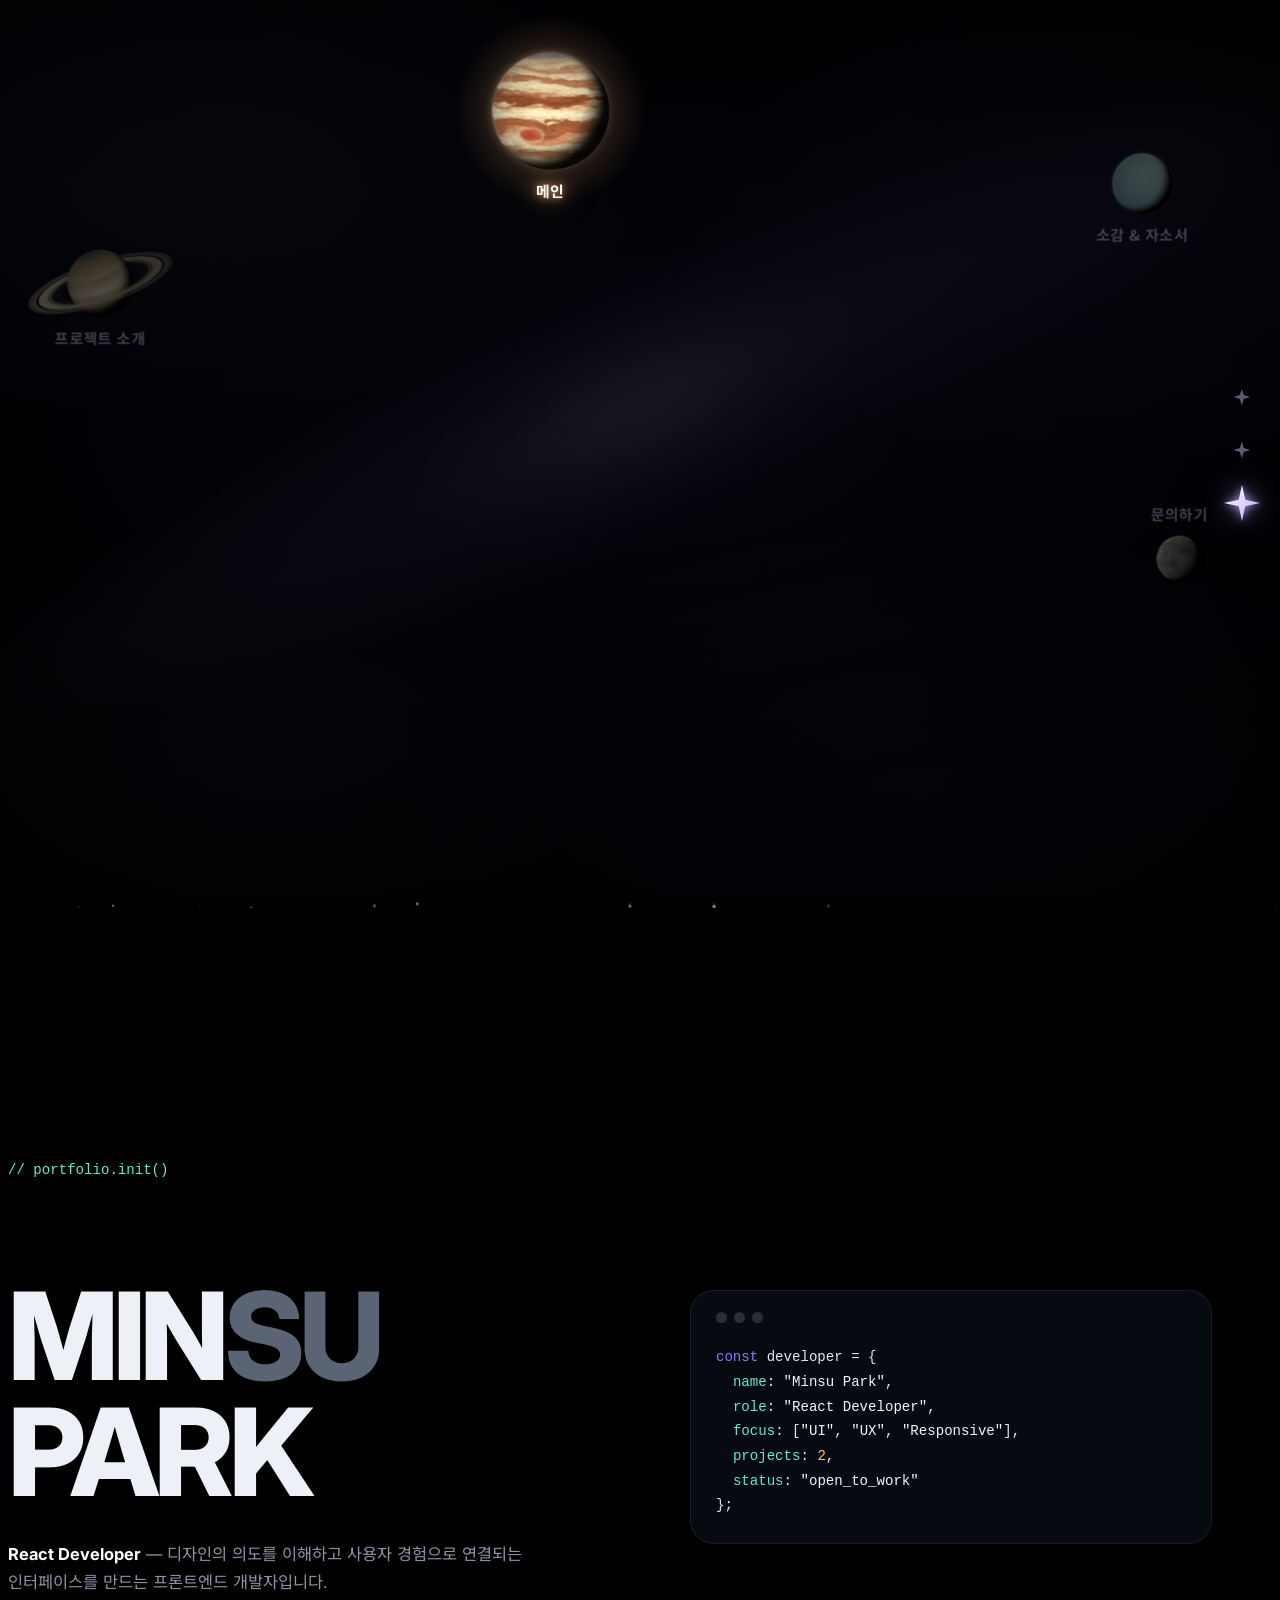
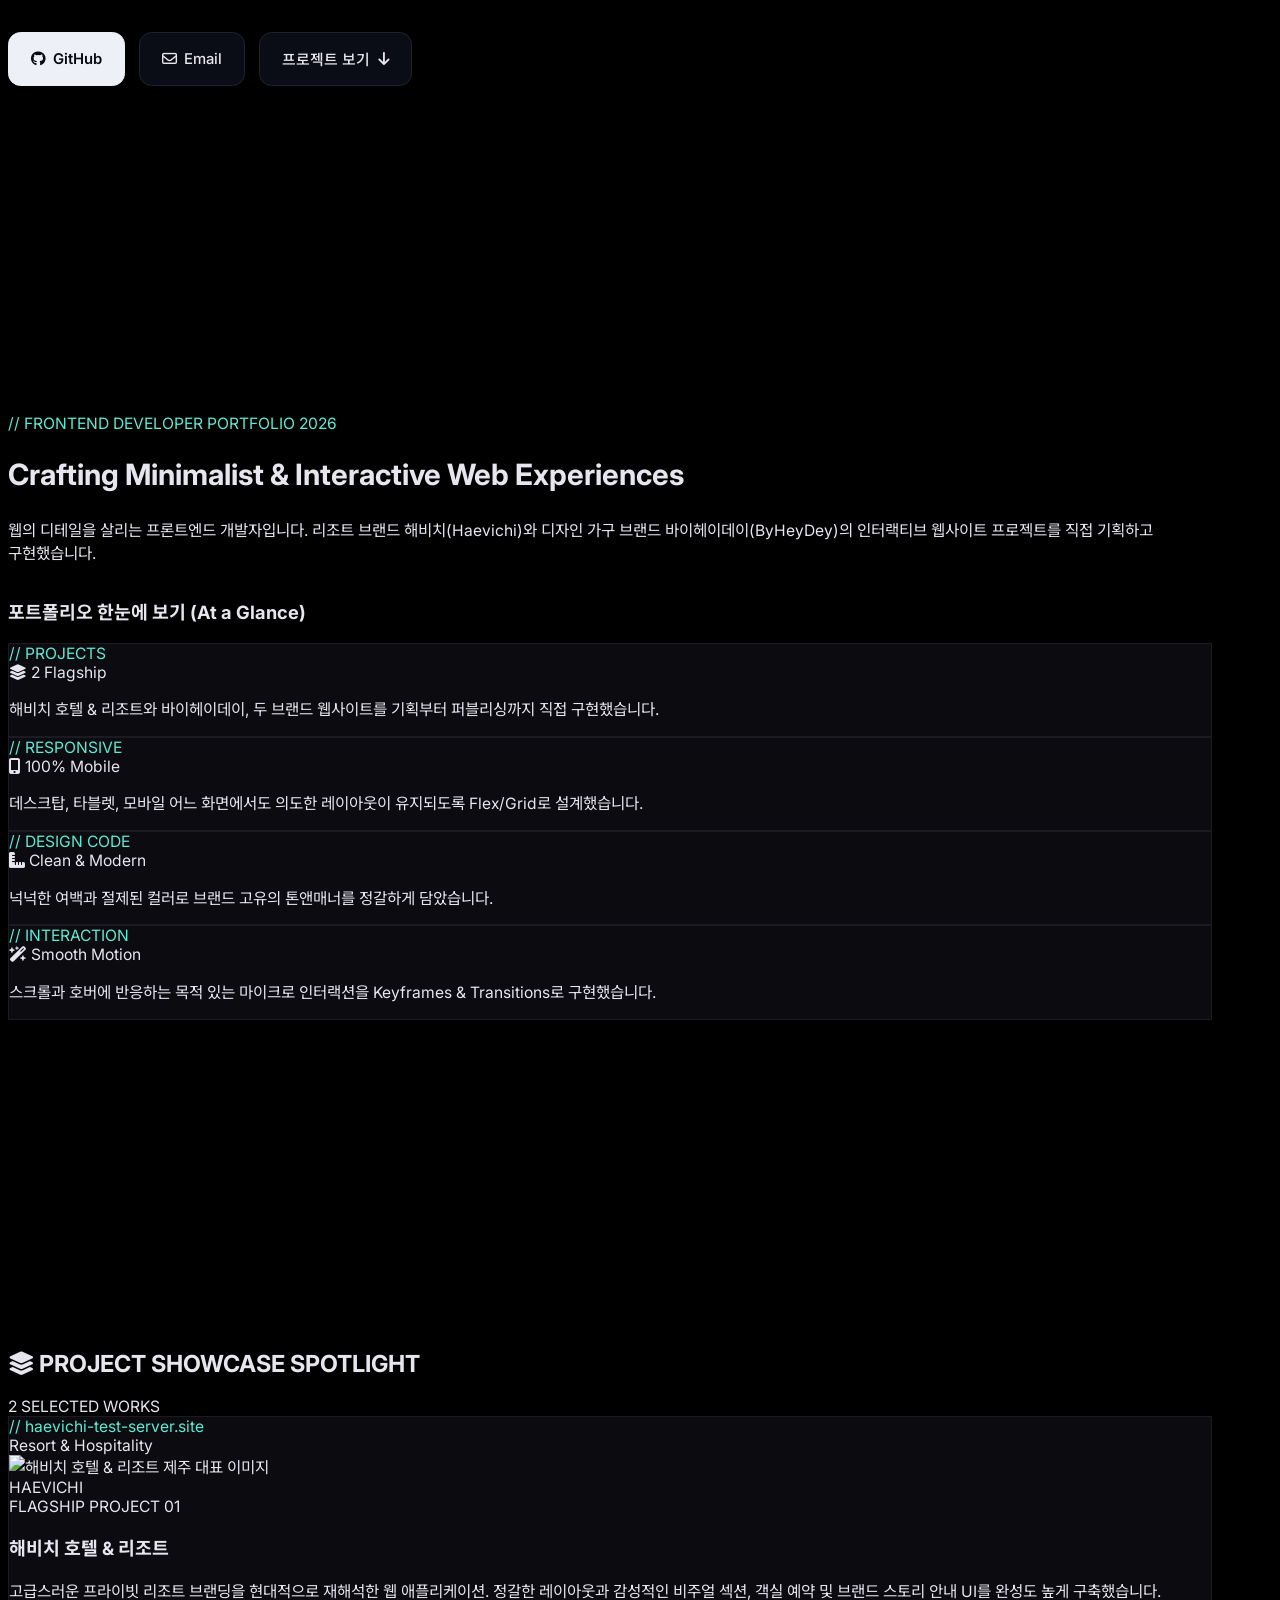
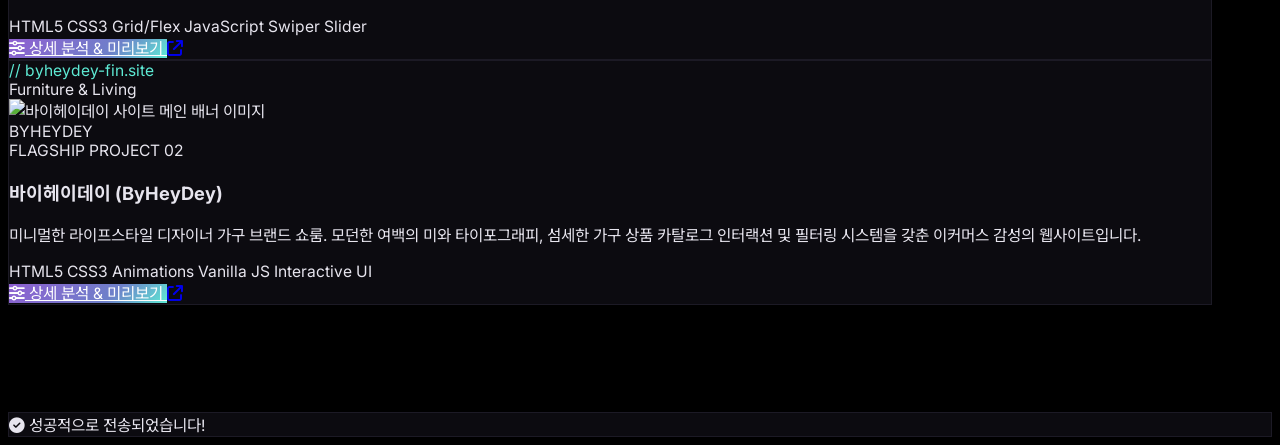
==== commit 317b9620: "오류 최척화 1차 완" ====
--- a/index.html
+++ b/index.html
@@ -330,8 +330,8 @@
         <i class="fa-solid fa-circle-check text-emerald-400 text-sm"></i>
         <span id="toastMessage">성공적으로 전송되었습니다!</span>
     </div>
-    <script defer src="./stars.js"></script>
-    <script defer src="./planets.js?v=20261016-wheel-slow"></script>
+    <script defer src="./stars.js?v=20261026-perf2"></script>
+    <script defer src="./planets.js?v=20261026-perf2"></script>
     <script defer="True" src="./index.js"></script>
 </body>
 
